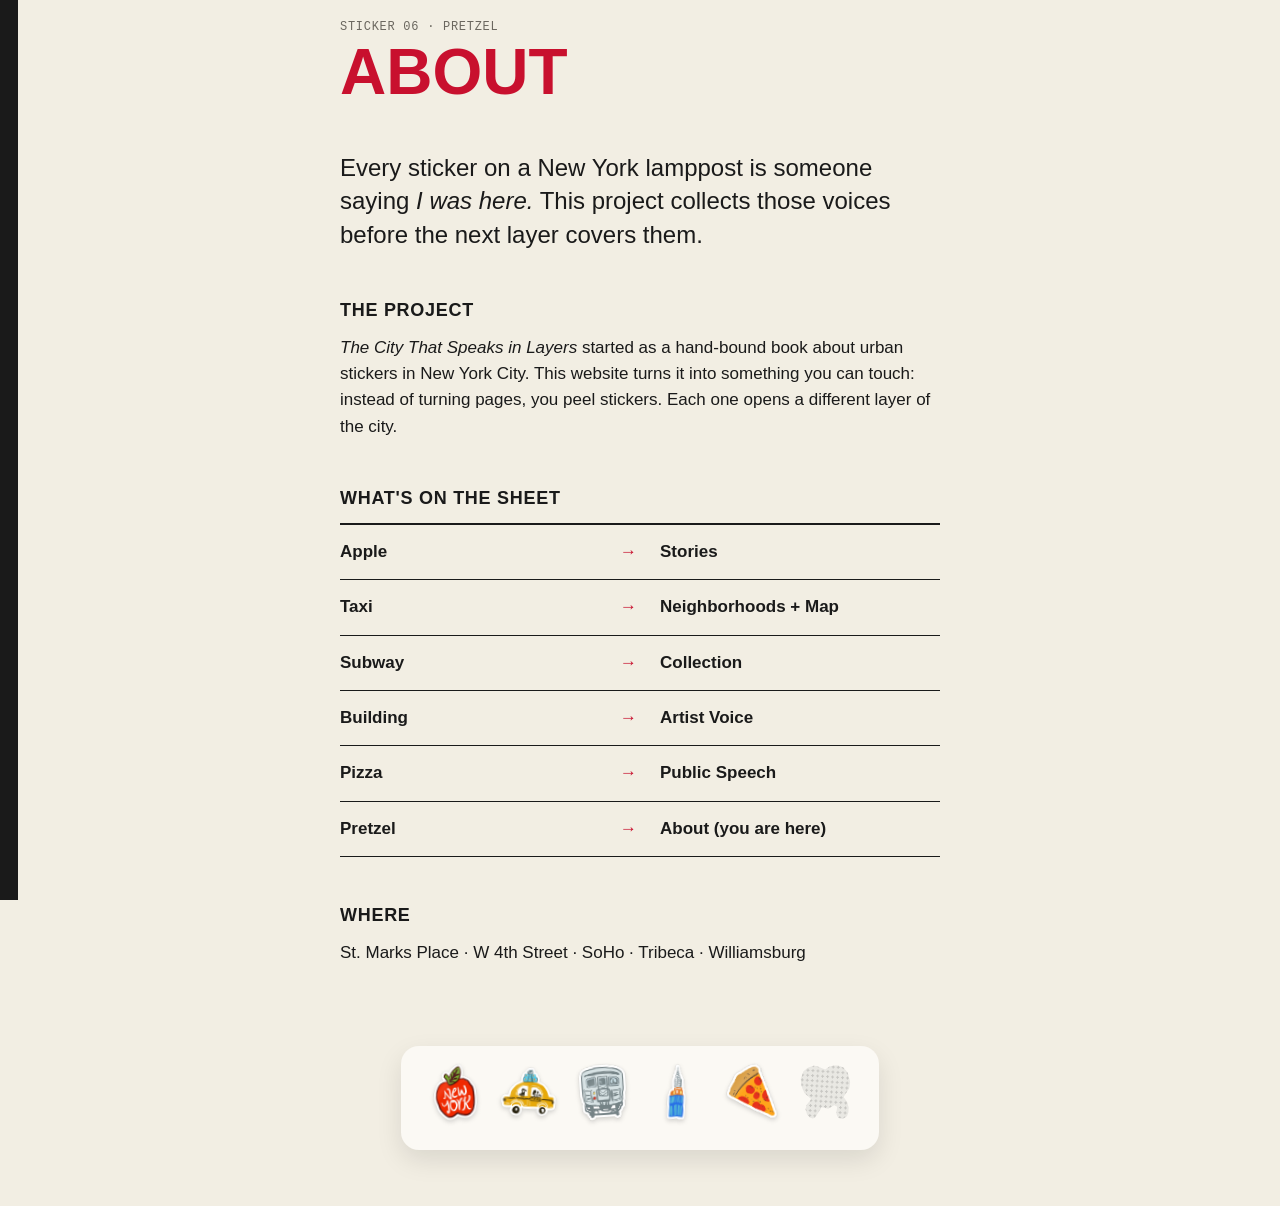
==== about.html @ 534bba57 "Update about.html to modify navigation and scripts Removed back link and added scripts for sticker s" ====
<!DOCTYPE html>
<html lang="en">
<head>
  <meta charset="UTF-8">
  <meta name="viewport" content="width=device-width, initial-scale=1.0">
  <title>About · The City That Speaks in Layers</title>
  <link rel="stylesheet" href="style.css">
</head>
<body>

  <div class="spine"></div>

  <main class="page">

    <!-- TITLE -->
    <header class="page-header">
      <p class="small-label">STICKER 06 · PRETZEL</p>
      <h1 class="red">ABOUT</h1>
    </header>

    <!-- STATEMENT -->
    <section class="page-section">
      <p class="lead">
        Every sticker on a New York lamppost is someone saying
        <em>I was here.</em> This project collects those voices
        before the next layer covers them.
      </p>
    </section>

    <!-- THE PROJECT -->
    <section class="page-section">
      <h2>THE PROJECT</h2>
      <p>
        <em>The City That Speaks in Layers</em> started as a hand-bound book
        about urban stickers in New York City. This website turns it into
        something you can touch: instead of turning pages, you peel stickers.
        Each one opens a different layer of the city.
      </p>
    </section>

    <!-- WHAT'S ON THE SHEET -->
    <section class="page-section">
      <h2>WHAT'S ON THE SHEET</h2>
      <div class="swap-table">
        <p><span>Apple</span><span class="red">→</span><span>Stories</span></p>
        <p><span>Taxi</span><span class="red">→</span><span>Neighborhoods + Map</span></p>
        <p><span>Subway</span><span class="red">→</span><span>Collection</span></p>
        <p><span>Building</span><span class="red">→</span><span>Artist Voice</span></p>
        <p><span>Pizza</span><span class="red">→</span><span>Public Speech</span></p>
        <p><span>Pretzel</span><span class="red">→</span><span>About (you are here)</span></p>
      </div>
    </section>

    <!-- WHERE -->
    <section class="page-section">
      <h2>WHERE</h2>
      <p>St. Marks Place · W 4th Street · SoHo · Tribeca · Williamsburg</p>
    </section>

  </main>

  <!-- MENU: mini sticker sheet. This page's sticker is an empty slot;
       click it to go back to the full sheet. -->
  <nav class="mini-sheet" data-current="pretzel"></nav>

  <script src="sticker-shapes.js"></script>
  <script src="menu.js"></script>
</body>
</html>
---- style.css ----
/* ---------- COLORS (from the book cover) ---------- */
:root {
  --paper: #F2EEE3;   /* background */
  --sheet: #FBF9F4;   /* sticker sheet backing */
  --ink:   #1A1A1A;   /* black, like the spine */
  --green: #2F5233;
  --red:   #C8102E;
  --grey:  #6B675F;
}

/* ---------- BASICS ---------- */
* {
  box-sizing: border-box;   /* padding doesn't make boxes bigger */
}

body {
  margin: 0;
  background: var(--paper);
  color: var(--ink);
  font-family: Arial, Helvetica, sans-serif;
}

img {
  max-width: 100%;          /* images never overflow their box */
  display: block;
}

a {
  color: inherit;
  text-decoration: none;
}

/* ---------- SPINE ---------- */
.spine {
  position: fixed;          /* stays put when you scroll */
  left: 0;
  top: 0;
  width: 18px;
  height: 100vh;            /* full screen height */
  background: var(--ink);
}

/* ---------- HEADER ---------- */
.site-header {
  max-width: 760px;
  margin: 0 auto;           /* centers it */
  padding: 40px 40px 24px;
  display: flex;
  flex-direction: column;   /* title on top, label underneath */
  align-items: center;
  gap: 12px;
  text-align: center;
}

.site-header h1 {
  margin: 0;
  font-size: 44px;
  font-weight: 900;
  line-height: 0.95;
}

.green { color: var(--green); }
.red   { color: var(--red); }

.small-label {
  margin: 0;
  font-family: "Courier New", monospace;
  font-size: 12px;
  letter-spacing: 0.06em;
  color: var(--grey);
}

/* ---------- LAYOUT: the sheet, centered ---------- */
.home {
  max-width: 760px;         /* how wide the sheet can get */
  min-height: 100vh;        /* full screen height */
  margin: 0 auto;           /* centers it left-right */
  padding: 40px;
  display: flex;
  align-items: center;      /* centers the sheet top-bottom */
}

.sheet {
  width: 100%;
}

/* ---------- STICKER SHEET ---------- */
.sheet {
  background: var(--sheet);
  border-radius: 22px;
  padding: 26px;
  box-shadow: 0 18px 40px rgba(0, 0, 0, 0.12);   /* soft shadow = paper */
}

.sheet-top {
  display: flex;
  justify-content: space-between;
  margin-bottom: 18px;
}

.sticker-grid {
  display: grid;
  grid-template-columns: repeat(3, 1fr);   /* 3 stickers per row */
  gap: 20px;
  justify-items: center;
}

.sticker-cell {
  display: flex;
  flex-direction: column;
  align-items: center;
  gap: 16px;
  padding: 16px 0;
  text-align: center;
}

/* ===================== STICKERS (peel.js) =====================
   Peel effect: peel.js by Andrew Plummer (MIT license)
   https://github.com/andrewplummer/peel-js */

.sticker-cell {
  height: 170px;                   /* every cell the same height */
  justify-content: center;
  -webkit-tap-highlight-color: transparent;
  animation: slap 450ms cubic-bezier(.2, 1.4, .4, 1) both;
}

/* sticker drops onto the sheet with a little bounce */
@keyframes slap {
  0%   { opacity: 0; transform: scale(1.5) rotate(-8deg); }
  60%  { opacity: 1; }
  100% { opacity: 1; transform: scale(1) rotate(0); }
}

/* the spot on the sheet where a sticker sits */
.slot {
  position: relative;
}

.sticker-cell .peel {
  position: relative;
  z-index: 2;
  cursor: grab;
}

/* sticky ghost mark: the glue left on the sheet, same shape as the sticker */
.ghost {
  position: absolute;
  inset: 0;
  z-index: 0;
  background-color: rgba(26, 26, 26, 0.06);
  background-image: radial-gradient(rgba(26, 26, 26, 0.12) 1px, transparent 1.4px);
  background-size: 6px 6px;      /* little dots, like dried glue */
}

/* thrown: the sticker flies off spinning */
.sticker-cell .peel.tumbling {
  transform: translate(var(--tx), var(--ty)) rotate(var(--spin));
  opacity: 0;
  transition: transform 550ms cubic-bezier(.3, .1, .6, 1), opacity 550ms ease-in;
}

/* demo: the sticker pops back on */
.sticker-cell .peel.pop {
  animation: slap 450ms cubic-bezier(.2, 1.4, .4, 1) both;
}

.sticker-cell .peel:active {
  cursor: grabbing;
}

/* front: the drawing */
.sticker-cell .peel-top {
  background-color: transparent;
  background-size: 100% 100%;
}

/* back of the sticker paper */
.sticker-cell .peel-back {
  background-color: #EFEAE0;
}

/* what's under the sticker: see-through, so the page name shows */
.sticker-cell .peel-bottom {
  background-color: transparent;
}

/* the page name hidden under each sticker */
.sticker-cell .under {
  position: absolute;
  top: 50%;
  left: 50%;
  transform: translate(-50%, -50%);
  z-index: 1;
  white-space: nowrap;
  font-family: "Courier New", monospace;
  font-size: 13px;
  font-weight: 700;
  letter-spacing: 0.06em;
  color: var(--red);
  opacity: 0;                      /* JavaScript fades it in as you peel */
  pointer-events: none;
}

/* ---------- PHONES ---------- */
@media (max-width: 800px) {
  .home {
    padding: 24px 12px 24px 30px;   /* extra left space for the spine */
  }
  .site-header h1 {
    font-size: 30px;
  }
  .sticker-grid {
    grid-template-columns: repeat(2, 1fr);   /* 2 stickers per row */
  }
}

/* ===================== INNER PAGES (About, Stories, etc.) ===================== */

/* "back to the sheet" link, bottom center */
.back-link {
  display: block;
  width: fit-content;       /* only as wide as the text */
  margin: 0 auto 48px;      /* auto = centered left-right */
  padding: 10px 18px;
  border: 1.5px solid var(--ink);
  border-radius: 999px;     /* pill shape */
}

.back-link:hover {
  color: var(--red);
  border-color: var(--red);
}

/* centered column for the page */
.page {
  max-width: 680px;
  margin: 0 auto;
  padding: 20px 40px 80px;
}

/* page title */
.page-header h1 {
  margin: 8px 0 0;
  font-size: 64px;
  font-weight: 900;
  line-height: 0.95;
}

/* space between sections */
.page-section {
  margin-top: 48px;
}

/* small section headings: THE PROJECT, WHERE... */
.page-section h2 {
  margin: 0 0 14px;
  font-size: 18px;
  font-weight: 900;
  letter-spacing: 0.04em;
}

/* normal paragraphs */
.page-section p {
  margin: 0;
  font-size: 17px;
  line-height: 1.55;
}

/* the big opening sentence */
.page-section .lead {
  font-size: 24px;
  line-height: 1.4;
  font-weight: 500;
}

/* "What's on the sheet" table: sticker -> page */
.swap-table p {
  display: grid;
  grid-template-columns: 1fr 40px 1fr;
  padding: 14px 0;
  border-bottom: 1px solid var(--ink);
  font-weight: 700;
}

.swap-table p:first-child {
  border-top: 2px solid var(--ink);
}

/* ---------- PHONES (inner pages) ---------- */
@media (max-width: 800px) {
  .page {
    padding: 20px 20px 60px 34px;   /* extra left space for the spine */
  }
  .page-header h1 {
    font-size: 9vw;                  /* shrinks with the screen so long titles fit */
  }
  .page-section .lead {
    font-size: 20px;
  }
}

/* ===================== ARTIST VOICE PAGE ===================== */

/* one artist: picture on the left, text on the right */
.artist {
  display: grid;
  grid-template-columns: 1fr 1fr;
  gap: 32px;
  align-items: start;
  margin-top: 48px;
  padding-top: 32px;
  border-top: 2px solid var(--ink);
}

/* picture space: shows a grey box until the image is added */
.artist-photo {
  margin: 0;
}

.artist-photo img {
  width: 100%;
  aspect-ratio: 4 / 5;             /* portrait-shaped box */
  object-fit: cover;               /* photo fills the box without stretching */
  background: #E1DCCF;             /* grey placeholder when there's no image yet */
  border-radius: 14px;
  margin-bottom: 8px;
}

.artist-text h2 {
  margin: 6px 0 14px;
  font-size: 32px;
  font-weight: 900;
  line-height: 1;
}

.artist-text p {
  margin: 0;
  font-size: 17px;
  line-height: 1.55;
}

.artist-text .small-label {
  font-size: 12px;                 /* keep "ARTIST 01" small */
}

/* phones: picture on top, text underneath */
@media (max-width: 800px) {
  .artist {
    grid-template-columns: 1fr;
  }
}

/* ===================== NEIGHBORHOODS PAGE ===================== */

/* this page is wider than the others, to fit the map */
.page-wide {
  max-width: 1040px;
}

/* map on the left, card on the right */
.hood-layout {
  display: grid;
  grid-template-columns: 1.4fr 1fr;
  gap: 32px;
  align-items: start;
  margin-top: 40px;
}

/* the map: pins are placed on top of it */
.map {
  position: relative;
  border-radius: 18px;
  overflow: hidden;
  box-shadow: 0 18px 40px rgba(0, 0, 0, 0.12);
}

.map-art {
  width: 100%;
}

/* a pin = a small round sticker */
.pin {
  position: absolute;
  width: 42px;
  height: 42px;
  margin: -21px 0 0 -21px;         /* so left/top point to the pin's center */
  border: 4px solid #ffffff;       /* white sticker edge */
  border-radius: 50%;
  background: var(--green);
  color: #ffffff;
  font-family: "Courier New", monospace;
  font-size: 16px;
  font-weight: 700;
  cursor: pointer;
  box-shadow: 0 3px 6px rgba(0, 0, 0, 0.25);
  transform: rotate(-6deg);
  transition: transform 200ms ease, box-shadow 200ms ease, background 200ms ease;
}

/* hover: the sticker lifts up a little */
.pin:hover {
  transform: rotate(4deg) translateY(-4px) scale(1.1);
  box-shadow: 0 8px 14px rgba(0, 0, 0, 0.25);
}

/* the pin you clicked */
.pin.active {
  background: var(--red);
  transform: scale(1.15);
}

/* cards: all hidden, except the one with class "show" */
.hood {
  display: none;
}

.hood.show {
  display: block;
  animation: hood-in 300ms ease;
}

@keyframes hood-in {
  from { opacity: 0; transform: translateY(10px); }
  to   { opacity: 1; transform: translateY(0); }
}

/* photo: grey box until you add the image */
.hood img {
  width: 100%;
  aspect-ratio: 4 / 3;
  object-fit: cover;
  background: #E1DCCF;
  border-radius: 14px;
  margin-bottom: 14px;
}

.hood h2 {
  margin: 6px 0 10px;
  font-size: 32px;
  font-weight: 900;
  line-height: 1;
}

.hood p {
  margin: 0;
  font-size: 17px;
  line-height: 1.5;
}

.hood .small-label {
  font-size: 12px;
}

/* little tags under the sentence */
.tags {
  display: flex;
  flex-wrap: wrap;
  gap: 8px;
  margin-top: 14px !important;
}

.tags span {
  padding: 4px 10px;
  border: 1.5px solid var(--ink);
  border-radius: 999px;
  font-family: "Courier New", monospace;
  font-size: 12px;
}

/* phones: map on top, card underneath */
@media (max-width: 800px) {
  .hood-layout {
    grid-template-columns: 1fr;
  }
  .pin {
    width: 34px;
    height: 34px;
    margin: -17px 0 0 -17px;
    font-size: 13px;
  }
}

/* ===================== STORIES PAGE ===================== */

/* the pole: every story sits in the same spot, stacked */
.pole {
  position: relative;
  width: 320px;
  height: 420px;
  margin: 48px auto 0;
}

.story {
  position: absolute;
  top: 0;
  left: 0;
  width: 320px;
  height: 420px;
  cursor: grab;
}

.story:active {
  cursor: grabbing;
}

/* each layer is a little off, like stickers stuck by different people */
.story:nth-of-type(1) { top: 10px;  left: -8px; }
.story:nth-of-type(2) { top: -6px;  left: 10px; }
.story:nth-of-type(3) { top: 6px;   left: 4px;  }
.story:nth-of-type(4) { top: 0;     left: 0;    }

/* a story that has been peeled off */
.story.gone {
  display: none;
}

/* the front of each story */
.story .peel-top {
  display: flex;
  flex-direction: column;
  gap: 14px;
  padding: 22px;
  box-sizing: border-box;
}

.story .peel-top img {
  width: 100%;
  height: 200px;
  object-fit: cover;
  background: rgba(0, 0, 0, 0.12);   /* placeholder until the photo is added */
  border-radius: 6px;
  pointer-events: none;
  -webkit-user-drag: none;
}

.story h2 {
  margin: 0;
  font-size: 24px;
  font-weight: 900;
  line-height: 1.15;
}

/* back of the sticker paper */
.story .peel-back {
  background-color: #F6F3EC;
}

/* a story lying flat: its back is hidden */
.story.flat .peel-back-outer-clip {
  visibility: hidden;
}

/* see-through underneath, so the next layer shows */
.story .peel-bottom {
  background-color: transparent;
}

/* paper colors for the layers */
.layer-red   { background-color: var(--red);   color: #ffffff; }
.layer-green { background-color: var(--green); color: #ffffff; }
.layer-ink   { background-color: var(--ink);   color: #ffffff; }
.layer-cream { background-color: #FBF9F4;      color: var(--ink); }

.layer-red .small-label,
.layer-green .small-label,
.layer-ink .small-label {
  color: rgba(255, 255, 255, 0.75);
}

/* the bare pole, under all the layers */
.bare {
  position: absolute;
  inset: 0;
  display: flex;
  flex-direction: column;
  align-items: center;
  justify-content: center;
  gap: 14px;
  padding: 30px;
  border: 2px dashed #CFC8B8;
  text-align: center;
}

.bare-text {
  margin: 0;
  font-size: 22px;
  line-height: 1.3;
}

.restick {
  padding: 10px 18px;
  border: 1.5px solid var(--ink);
  border-radius: 999px;
  background: transparent;
  cursor: pointer;
}

.restick:hover {
  color: var(--red);
  border-color: var(--red);
}

.pole-hint {
  margin: 28px 0 0;
  text-align: center;
}

/* phones: a little smaller */
@media (max-width: 800px) {
  .pole,
  .story {
    width: 280px;
    height: 380px;
  }
  .story .peel-top img {
    height: 170px;
  }
  .story h2 {
    font-size: 21px;
  }
}

/* ===================== MINI STICKER SHEET (menu) ===================== */

.mini-sheet {
  display: flex;
  justify-content: center;
  align-items: center;
  gap: 18px;
  width: fit-content;
  max-width: calc(100% - 48px);
  margin: 0 auto 56px;
  padding: 18px 26px 30px;
  background: var(--sheet);
  border-radius: 18px;
  box-shadow: 0 10px 26px rgba(0, 0, 0, 0.1);
}

.mini {
  position: relative;
  display: flex;
  align-items: center;
  justify-content: center;
  width: 56px;
  height: 56px;
  transform: rotate(var(--tilt));
  transition: transform 200ms ease;
}

.mini img {
  filter: drop-shadow(0 2px 2px rgba(0, 0, 0, 0.15));
  transition: filter 200ms ease;
}

/* hover: the sticker lifts */
.mini:hover {
  transform: rotate(0deg) translateY(-6px) scale(1.12);
}

.mini:hover img {
  filter: drop-shadow(0 8px 6px rgba(0, 0, 0, 0.22));
}

/* the page name shows under the sticker on hover */
.mini::after {
  content: attr(data-label);
  position: absolute;
  top: 100%;
  left: 50%;
  transform: translate(-50%, 6px);
  white-space: nowrap;
  font-family: "Courier New", monospace;
  font-size: 10px;
  font-weight: 700;
  letter-spacing: 0.06em;
  color: var(--red);
  opacity: 0;
  transition: opacity 200ms ease;
  pointer-events: none;
}

.mini:hover::after,
.mini:focus-visible::after {
  opacity: 1;
}

/* clicked: it peels up and flies away */
.mini.mini-off {
  transform: translate(10px, -40px) rotate(25deg) scale(0.9);
  opacity: 0;
  transition: transform 380ms ease-in, opacity 380ms ease-in;
}

/* "you are here": the empty glue mark */
.mini-ghost {
  display: block;
  background-color: rgba(26, 26, 26, 0.08);
  background-image: radial-gradient(rgba(26, 26, 26, 0.16) 1px, transparent 1.4px);
  background-size: 5px 5px;
}

.mini-here:hover {
  transform: rotate(0deg) scale(1.08);
}

/* phones: smaller gaps so all 6 fit */
@media (max-width: 800px) {
  .mini-sheet {
    gap: 6px;
    padding: 14px 12px 28px;
  }
  .mini {
    width: 44px;
    height: 56px;
  }
  .mini img,
  .mini-ghost {
    transform: scale(0.8);
  }
}
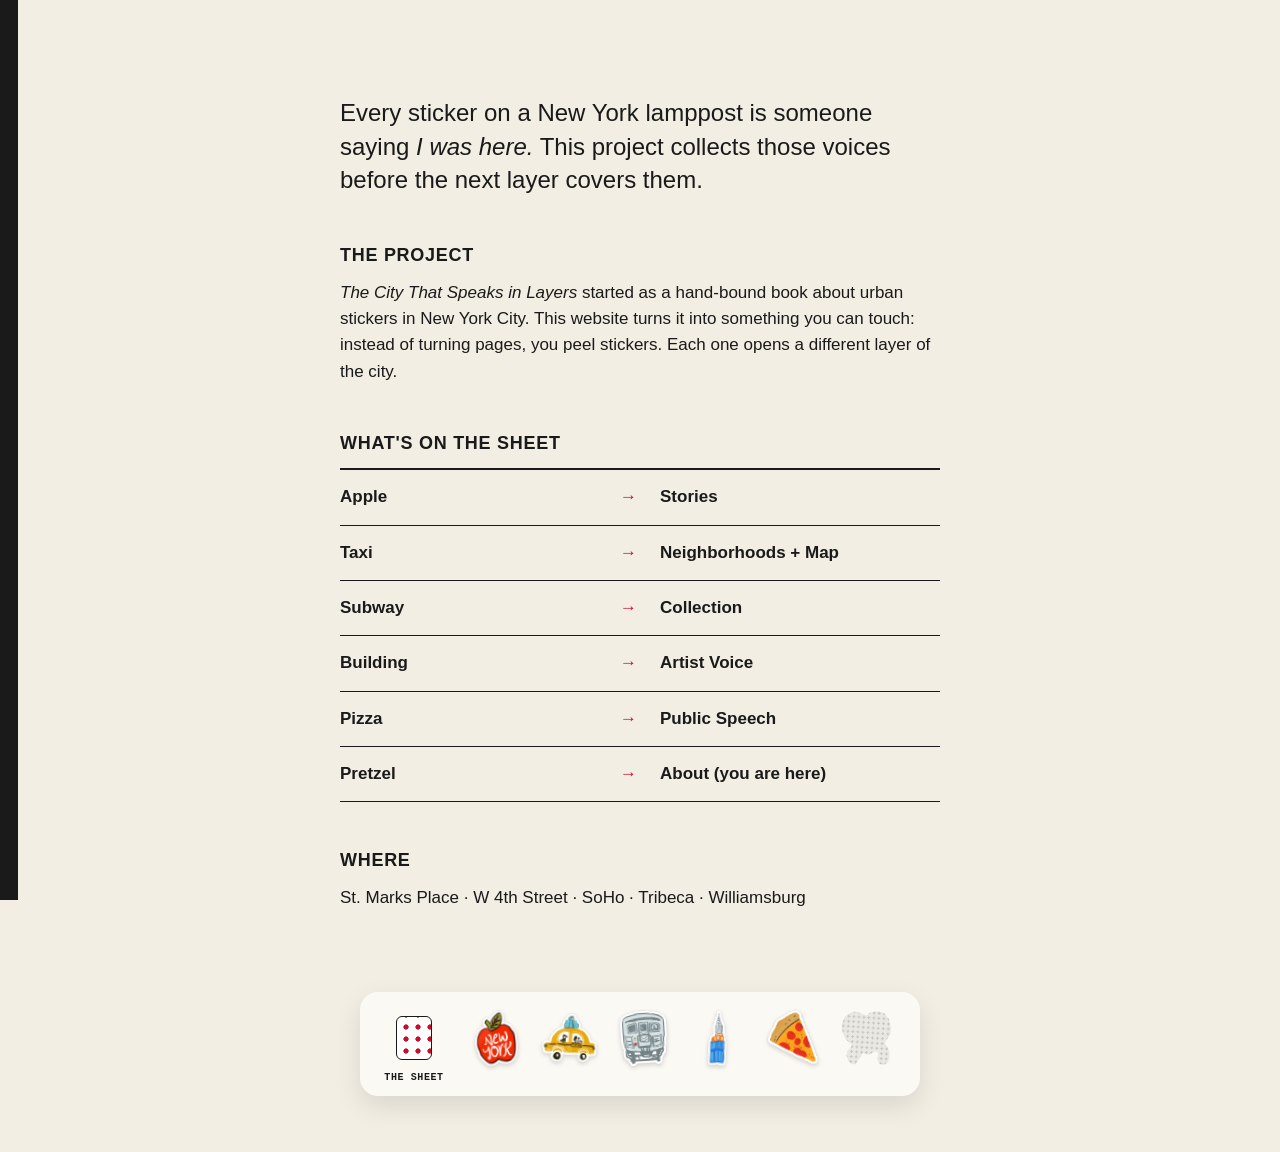
==== commit e24ca844: "Update about.html by modifying header and nav Removed header section and added navigation link to ho" ====
--- a/about.html
+++ b/about.html
@@ -11,12 +11,6 @@
   <div class="spine"></div>
 
   <main class="page">
-
-    <!-- TITLE -->
-    <header class="page-header">
-      <p class="small-label">STICKER 06 · PRETZEL</p>
-      <h1 class="red">ABOUT</h1>
-    </header>
 
     <!-- STATEMENT -->
     <section class="page-section">
@@ -61,7 +55,11 @@
 
   <!-- MENU: mini sticker sheet. This page's sticker is an empty slot;
        click it to go back to the full sheet. -->
-  <nav class="mini-sheet" data-current="pretzel"></nav>
+  <nav class="mini-sheet" data-current="pretzel">
+    <a class="mini mini-home" href="index.html" data-label="THE SHEET" aria-label="Back to the sticker sheet">
+      <span class="sheet-icon"></span>
+    </a>
+  </nav>
 
   <script src="sticker-shapes.js"></script>
   <script src="menu.js"></script>
--- a/style.css
+++ b/style.css
@@ -236,7 +236,7 @@
 .page {
   max-width: 680px;
   margin: 0 auto;
-  padding: 20px 40px 80px;
+  padding: 48px 40px 80px;
 }
 
 /* page title */
@@ -358,13 +358,66 @@
   max-width: 1040px;
 }
 
-/* map on the left, card on the right */
+/* map on the left, card on the right, same height */
 .hood-layout {
   display: grid;
-  grid-template-columns: 1.4fr 1fr;
-  gap: 32px;
-  align-items: start;
+  grid-template-columns: 1.3fr 1fr;
+  gap: 28px;
+  align-items: stretch;
   margin-top: 40px;
+}
+
+.map-col {
+  display: flex;
+  flex-direction: column;
+  gap: 14px;
+}
+
+/* names under the map */
+.hood-names {
+  display: grid;
+  grid-template-columns: repeat(5, 1fr);   /* 5 equal buttons in one row */
+  gap: 6px;
+}
+
+.hood-name {
+  padding: 7px 4px;
+  white-space: nowrap;
+  border: 1.5px solid var(--ink);
+  border-radius: 999px;
+  background: transparent;
+  font-family: "Courier New", monospace;
+  font-size: 11px;
+  font-weight: 700;
+  color: var(--ink);
+  cursor: pointer;
+}
+
+.hood-name b {
+  color: var(--green);
+  margin-right: 4px;
+}
+
+.hood-name:hover {
+  border-color: var(--red);
+  color: var(--red);
+}
+
+.hood-name.active {
+  background: var(--ink);
+  color: #ffffff;
+}
+
+.hood-name.active b {
+  color: #ffffff;
+}
+
+/* the card sits on a paper panel, like the sticker sheet */
+.hood-cards {
+  padding: 22px;
+  background: var(--sheet);
+  border-radius: 18px;
+  box-shadow: 0 18px 40px rgba(0, 0, 0, 0.12);
 }
 
 /* the map: pins are placed on top of it */
@@ -375,8 +428,13 @@
   box-shadow: 0 18px 40px rgba(0, 0, 0, 0.12);
 }
 
+/* the map keeps its shape even before it loads, so pins never pile up */
 .map-art {
+  display: block;
   width: 100%;
+  height: auto;
+  aspect-ratio: 6 / 5;
+  object-fit: cover;
 }
 
 /* a pin = a small round sticker */
@@ -452,6 +510,19 @@
   font-size: 12px;
 }
 
+/* the short line under the name */
+.hood .hood-lead {
+  font-weight: 700;
+}
+
+/* the longer text under it */
+.hood .hood-body {
+  margin-top: 10px;
+  font-size: 15px;
+  line-height: 1.55;
+  color: #3a3833;
+}
+
 /* little tags under the sentence */
 .tags {
   display: flex;
@@ -472,6 +543,9 @@
 @media (max-width: 800px) {
   .hood-layout {
     grid-template-columns: 1fr;
+  }
+  .hood-names {
+    grid-template-columns: repeat(3, 1fr);
   }
   .pin {
     width: 34px;
@@ -692,6 +766,29 @@
   transition: transform 380ms ease-in, opacity 380ms ease-in;
 }
 
+/* first item: a tiny sticker sheet = back to the homepage */
+.sheet-icon {
+  display: block;
+  width: 36px;
+  height: 44px;
+  border: 1.5px solid var(--ink);
+  border-radius: 6px;
+  background-color: #ffffff;
+  background-image: radial-gradient(var(--red) 2.4px, transparent 2.8px);
+  background-size: 12px 12px;           /* 3 x 3 little "stickers" */
+  background-position: 3px 4px;
+}
+
+/* its name is always visible, so people know how to get back */
+.mini-home::after {
+  opacity: 1;
+  color: var(--ink);
+}
+
+.mini-home {
+  margin-right: 8px;
+}
+
 /* "you are here": the empty glue mark */
 .mini-ghost {
   display: block;
@@ -707,15 +804,28 @@
 /* phones: smaller gaps so all 6 fit */
 @media (max-width: 800px) {
   .mini-sheet {
-    gap: 6px;
+    gap: 2px;
+    max-width: calc(100% - 40px);
     padding: 14px 12px 28px;
   }
   .mini {
-    width: 44px;
-    height: 56px;
+    width: 38px;
+    height: 50px;
   }
   .mini img,
   .mini-ghost {
-    transform: scale(0.8);
-  }
-}
+    transform: scale(0.68);
+  }
+  .sheet-icon {
+    width: 28px;
+    height: 34px;
+    background-size: 9px 9px;
+    background-position: 2px 3px;
+  }
+  .mini-home {
+    margin-right: 4px;
+  }
+  .mini::after {
+    font-size: 9px;
+  }
+}
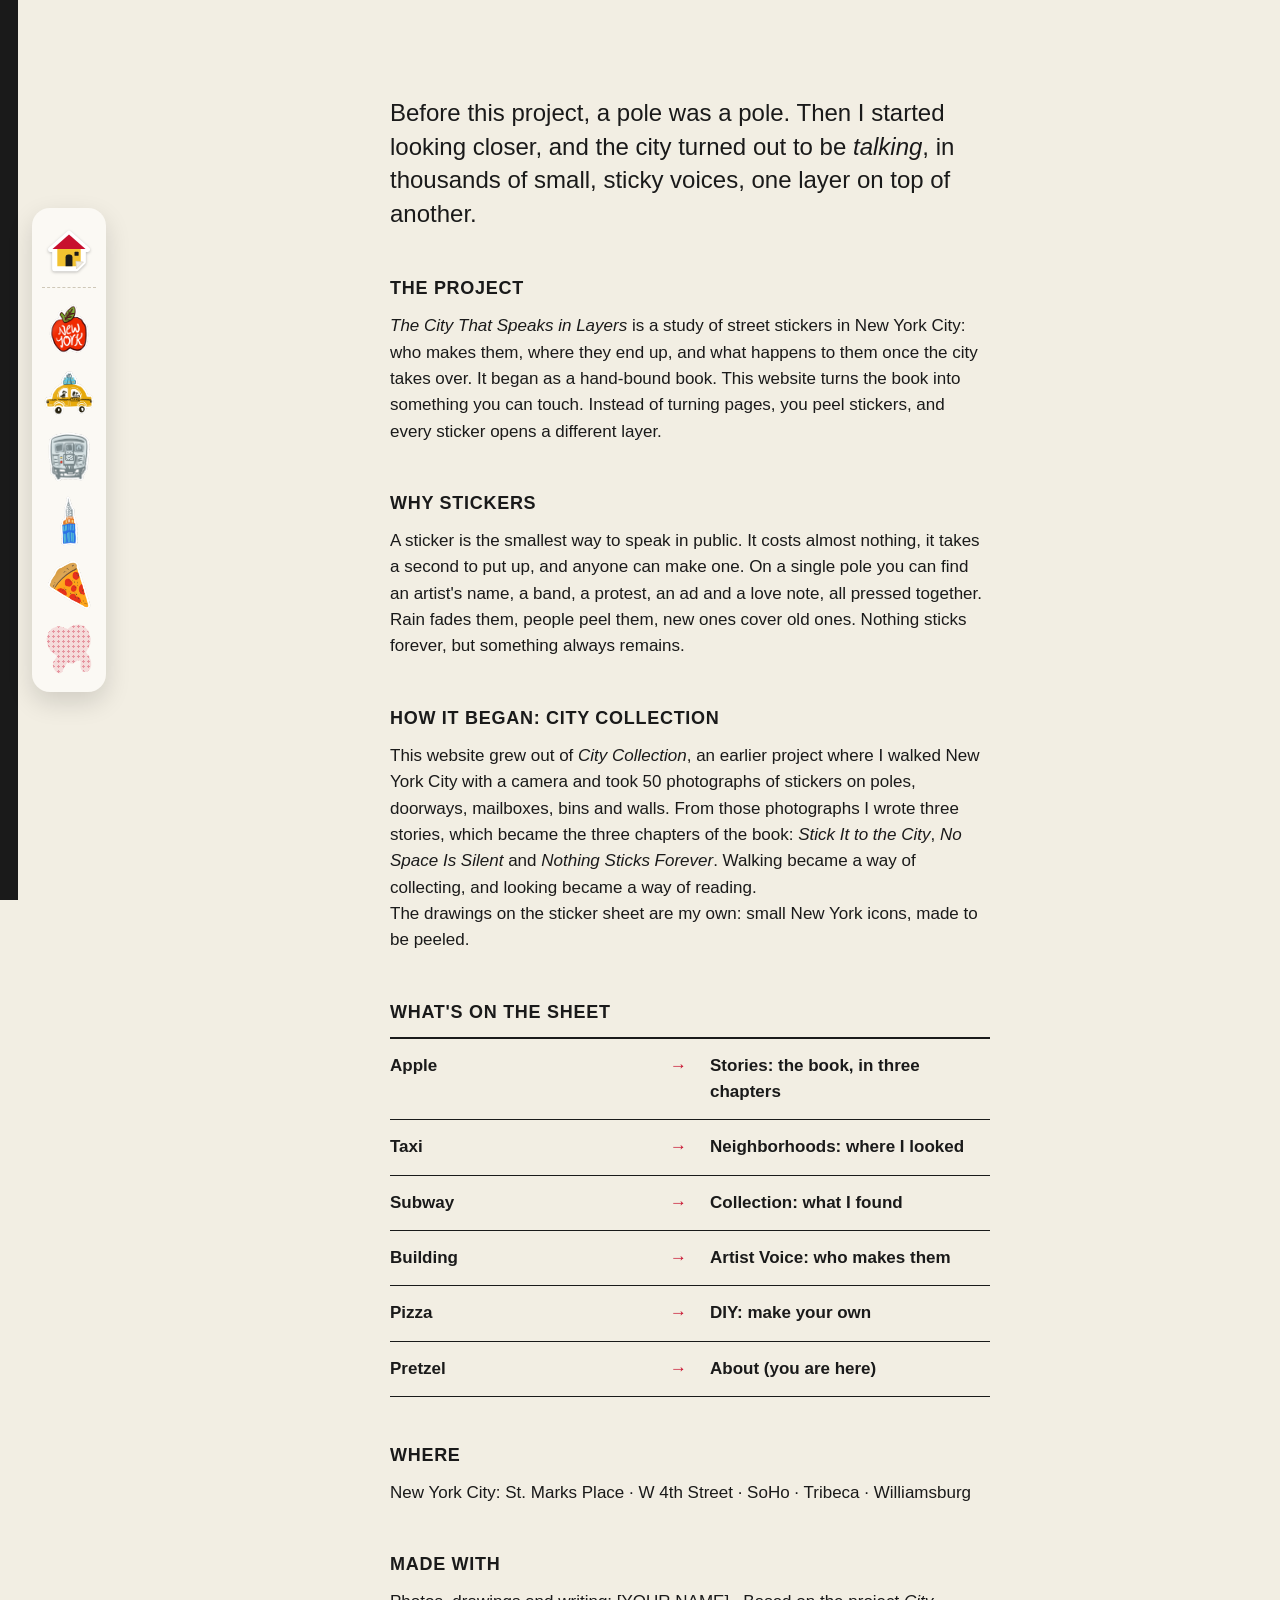
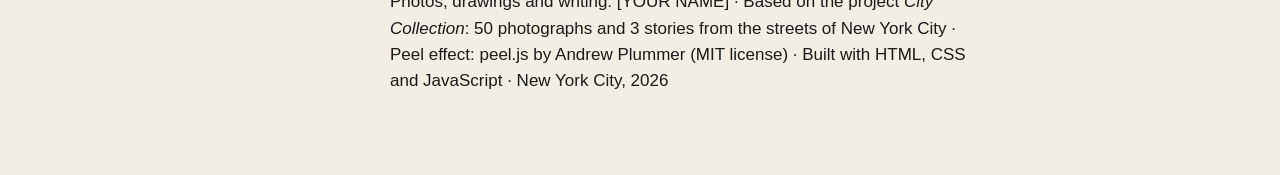
==== commit 3bf95dc5: "Revise About page content and add new sections Updated content and structure of the About page, incl" ====
--- a/about.html
+++ b/about.html
@@ -4,7 +4,8 @@
   <meta charset="UTF-8">
   <meta name="viewport" content="width=device-width, initial-scale=1.0">
   <title>About · The City That Speaks in Layers</title>
-  <link rel="stylesheet" href="style.css">
+  <link rel="stylesheet" href="peel.css">
+  <link rel="stylesheet" href="style.css?v=10">
 </head>
 <body>
 
@@ -15,9 +16,9 @@
     <!-- STATEMENT -->
     <section class="page-section">
       <p class="lead">
-        Every sticker on a New York lamppost is someone saying
-        <em>I was here.</em> This project collects those voices
-        before the next layer covers them.
+        Before this project, a pole was a pole. Then I started looking closer,
+        and the city turned out to be <em>talking</em>, in thousands of small,
+        sticky voices, one layer on top of another.
       </p>
     </section>
 
@@ -25,10 +26,42 @@
     <section class="page-section">
       <h2>THE PROJECT</h2>
       <p>
-        <em>The City That Speaks in Layers</em> started as a hand-bound book
-        about urban stickers in New York City. This website turns it into
-        something you can touch: instead of turning pages, you peel stickers.
-        Each one opens a different layer of the city.
+        <em>The City That Speaks in Layers</em> is a study of street stickers in
+        New York City: who makes them, where they end up, and what happens to
+        them once the city takes over. It began as a hand-bound book. This
+        website turns the book into something you can touch. Instead of turning
+        pages, you peel stickers, and every sticker opens a different layer.
+      </p>
+    </section>
+
+    <!-- WHY STICKERS -->
+    <section class="page-section">
+      <h2>WHY STICKERS</h2>
+      <p>
+        A sticker is the smallest way to speak in public. It costs almost
+        nothing, it takes a second to put up, and anyone can make one.
+        On a single pole you can find an artist's name, a band, a protest,
+        an ad and a love note, all pressed together. Rain fades them, people
+        peel them, new ones cover old ones. Nothing sticks forever, but
+        something always remains.
+      </p>
+    </section>
+
+    <!-- HOW I WORKED -->
+    <section class="page-section">
+      <h2>HOW IT BEGAN: CITY COLLECTION</h2>
+      <p>
+        This website grew out of <em>City Collection</em>, an earlier project
+        where I walked New York City with a camera and took 50 photographs of
+        stickers on poles, doorways, mailboxes, bins and walls. From those
+        photographs I wrote three stories, which became the three chapters of
+        the book: <em>Stick It to the City</em>, <em>No Space Is Silent</em> and
+        <em>Nothing Sticks Forever</em>. Walking became a way of collecting,
+        and looking became a way of reading.
+      </p>
+      <p>
+        The drawings on the sticker sheet are my own: small New York icons,
+        made to be peeled.
       </p>
     </section>
 
@@ -36,11 +69,11 @@
     <section class="page-section">
       <h2>WHAT'S ON THE SHEET</h2>
       <div class="swap-table">
-        <p><span>Apple</span><span class="red">→</span><span>Stories</span></p>
-        <p><span>Taxi</span><span class="red">→</span><span>Neighborhoods + Map</span></p>
-        <p><span>Subway</span><span class="red">→</span><span>Collection</span></p>
-        <p><span>Building</span><span class="red">→</span><span>Artist Voice</span></p>
-        <p><span>Pizza</span><span class="red">→</span><span>Public Speech</span></p>
+        <p><span>Apple</span><span class="red">→</span><span>Stories: the book, in three chapters</span></p>
+        <p><span>Taxi</span><span class="red">→</span><span>Neighborhoods: where I looked</span></p>
+        <p><span>Subway</span><span class="red">→</span><span>Collection: what I found</span></p>
+        <p><span>Building</span><span class="red">→</span><span>Artist Voice: who makes them</span></p>
+        <p><span>Pizza</span><span class="red">→</span><span>DIY: make your own</span></p>
         <p><span>Pretzel</span><span class="red">→</span><span>About (you are here)</span></p>
       </div>
     </section>
@@ -48,7 +81,19 @@
     <!-- WHERE -->
     <section class="page-section">
       <h2>WHERE</h2>
-      <p>St. Marks Place · W 4th Street · SoHo · Tribeca · Williamsburg</p>
+      <p>New York City: St. Marks Place · W 4th Street · SoHo · Tribeca · Williamsburg</p>
+    </section>
+
+    <!-- CREDITS -->
+    <section class="page-section">
+      <h2>MADE WITH</h2>
+      <p class="credits">
+        Photos, drawings and writing: [YOUR NAME] · Based on the project
+        <em>City Collection</em>: 50 photographs and 3 stories from the streets of
+        New York City · Peel effect:
+        <a href="https://github.com/andrewplummer/peel-js">peel.js</a> by Andrew Plummer (MIT license) ·
+        Built with HTML, CSS and JavaScript · New York City, 2026
+      </p>
     </section>
 
   </main>
@@ -56,12 +101,13 @@
   <!-- MENU: mini sticker sheet. This page's sticker is an empty slot;
        click it to go back to the full sheet. -->
   <nav class="mini-sheet" data-current="pretzel">
-    <a class="mini mini-home" href="index.html" data-label="THE SHEET" aria-label="Back to the sticker sheet">
+    <a class="mini mini-home" href="index.html" data-label="HOME" aria-label="Back to the sticker sheet">
       <span class="sheet-icon"></span>
     </a>
   </nav>
 
+  <script src="peel.js"></script>
   <script src="sticker-shapes.js"></script>
-  <script src="menu.js"></script>
+  <script src="menu.js?v=10"></script>
 </body>
 </html>
--- a/peel.css
+++ b/peel.css
@@ -0,0 +1,48 @@
+.peel {
+  position: relative;
+  opacity: 0;
+}
+
+.peel-ready {
+  opacity: 1;
+}
+
+.peel-svg-clip-element {
+  position: absolute;
+  top: -10000px;
+  left: -10000px;
+  width: 1px;
+  height: 1px;
+  opacity: 0;
+}
+
+.peel-layer {
+  position: absolute;
+  z-index: 1;
+  width: 100%;
+  height: 100%;
+  top: 0;
+  right: 0;
+  bottom: 0;
+  left: 0;
+  -webkit-user-select: none;
+  -moz-user-select: none;
+  user-select: none;
+  -webkit-transform-origin: top left;
+  -moz-transform-origin: top left;
+  transform-origin: top left;
+}
+
+/*------------] Some Defaults [------------*/
+
+.peel-top {
+  background-color: #81afcb;
+}
+
+.peel-back {
+  background-color: #a0c7df;
+}
+
+.peel-bottom {
+  background-color: #688394;
+}
--- a/style.css
+++ b/style.css
@@ -13,7 +13,14 @@
   box-sizing: border-box;   /* padding doesn't make boxes bigger */
 }
 
+/* peeled stickers can stick out past the screen edge: don't let that
+   make the page scroll sideways (important on phones) */
+html {
+  overflow-x: clip;
+}
+
 body {
+  overflow-x: hidden;
   margin: 0;
   background: var(--paper);
   color: var(--ink);
@@ -327,11 +334,20 @@
   margin-bottom: 8px;
 }
 
-.artist-text h2 {
+/* every artist name: exactly the same size, on one line */
+.artist h1,
+.artist h2,
+.artist h3,
+.artist-text h1,
+.artist-text h2,
+.artist-text h3 {
   margin: 6px 0 14px;
-  font-size: 32px;
+  font-size: 30px;
   font-weight: 900;
   line-height: 1;
+  letter-spacing: 0;
+  text-transform: uppercase;
+  white-space: nowrap;
 }
 
 .artist-text p {
@@ -348,6 +364,10 @@
 @media (max-width: 800px) {
   .artist {
     grid-template-columns: 1fr;
+  }
+  .artist h1, .artist h2, .artist h3 {
+    font-size: 26px;
+    white-space: normal;
   }
 }
 
@@ -483,14 +503,21 @@
   to   { opacity: 1; transform: translateY(0); }
 }
 
-/* photo: grey box until you add the image */
-.hood img {
+/* photo frame: every photo is cropped to the same shape,
+   whether it's tall or wide, so the layout never jumps */
+.hood-photo {
+  aspect-ratio: 4 / 3;
+  overflow: hidden;
+  border-radius: 14px;
+  background: #E1DCCF;              /* grey until the photo loads */
+  margin-bottom: 14px;
+}
+
+.hood-photo img {
   width: 100%;
-  aspect-ratio: 4 / 3;
-  object-fit: cover;
-  background: #E1DCCF;
-  border-radius: 14px;
-  margin-bottom: 14px;
+  height: 100%;
+  object-fit: cover;                /* fill the frame, crop the extra */
+  object-position: center;
 }
 
 .hood h2 {
@@ -555,14 +582,75 @@
   }
 }
 
-/* ===================== STORIES PAGE ===================== */
-
-/* the pole: every story sits in the same spot, stacked */
+/* ===================== STORIES PAGE (the book, as layers) ===================== */
+
+/* chapter tabs */
+.chapter-tabs {
+  display: flex;
+  flex-wrap: wrap;
+  justify-content: center;
+  gap: 8px;
+}
+
+.chapter-tab {
+  padding: 9px 16px;
+  border: 1.5px solid var(--ink);
+  border-radius: 999px;
+  background: transparent;
+  font-family: "Courier New", monospace;
+  font-size: 12px;
+  font-weight: 700;
+  letter-spacing: 0.04em;
+  color: var(--ink);
+  cursor: pointer;
+}
+
+.chapter-tab b {
+  color: var(--red);
+  margin-right: 4px;
+}
+
+.chapter-tab:hover {
+  border-color: var(--red);
+}
+
+.chapter-tab.active {
+  background: var(--ink);
+  color: #ffffff;
+}
+
+/* only one chapter shows at a time */
+.chapter {
+  display: none;
+}
+
+.chapter.active {
+  display: block;
+}
+
+.chapter-sub {
+  margin: 16px 0 36px;
+  font-size: 17px;
+  font-style: italic;
+  text-align: center;
+  color: var(--grey);
+}
+
+/* the stack on the left, the text on the right */
+.chapter-layout {
+  display: grid;
+  grid-template-columns: 340px 1fr;
+  gap: 56px;
+  align-items: start;
+  max-width: 900px;
+  margin: 0 auto;
+}
+
+/* the pole: every sticker sits in the same spot, stacked */
 .pole {
   position: relative;
   width: 320px;
   height: 420px;
-  margin: 48px auto 0;
 }
 
 .story {
@@ -578,41 +666,46 @@
   cursor: grabbing;
 }
 
-/* each layer is a little off, like stickers stuck by different people */
-.story:nth-of-type(1) { top: 10px;  left: -8px; }
-.story:nth-of-type(2) { top: -6px;  left: 10px; }
-.story:nth-of-type(3) { top: 6px;   left: 4px;  }
-.story:nth-of-type(4) { top: 0;     left: 0;    }
-
-/* a story that has been peeled off */
+/* a sticker that has been peeled off */
 .story.gone {
   display: none;
 }
 
-/* the front of each story */
+/* the front of each sticker: a poster with the big line */
 .story .peel-top {
   display: flex;
   flex-direction: column;
   gap: 14px;
-  padding: 22px;
+  padding: 26px;
   box-sizing: border-box;
 }
 
-.story .peel-top img {
-  width: 100%;
-  height: 200px;
-  object-fit: cover;
-  background: rgba(0, 0, 0, 0.12);   /* placeholder until the photo is added */
-  border-radius: 6px;
-  pointer-events: none;
-  -webkit-user-drag: none;
-}
-
-.story h2 {
+.story-title {
   margin: 0;
-  font-size: 24px;
+  font-family: "Courier New", monospace;
+  font-size: 14px;
+  font-weight: 700;
+  letter-spacing: 0.06em;
+  line-height: 1.3;
+}
+
+.story-punch {
+  margin: auto 0 0;
+  font-size: 30px;
   font-weight: 900;
-  line-height: 1.15;
+  line-height: 1.02;
+  letter-spacing: -0.01em;
+}
+
+/* big faint number in the corner */
+.story-num {
+  position: absolute;
+  top: 14px;
+  right: 20px;
+  font-size: 64px;
+  font-weight: 900;
+  line-height: 1;
+  opacity: 0.15;
 }
 
 /* back of the sticker paper */
@@ -620,7 +713,7 @@
   background-color: #F6F3EC;
 }
 
-/* a story lying flat: its back is hidden */
+/* a sticker lying flat: its back is hidden */
 .story.flat .peel-back-outer-clip {
   visibility: hidden;
 }
@@ -642,7 +735,7 @@
   color: rgba(255, 255, 255, 0.75);
 }
 
-/* the bare pole, under all the layers */
+/* the bare surface, under all the layers */
 .bare {
   position: absolute;
   inset: 0;
@@ -653,16 +746,19 @@
   gap: 14px;
   padding: 30px;
   border: 2px dashed #CFC8B8;
+  border-radius: 10px;
   text-align: center;
 }
 
 .bare-text {
   margin: 0;
-  font-size: 22px;
-  line-height: 1.3;
-}
-
-.restick {
+  font-size: 24px;
+  font-weight: 900;
+  line-height: 1.1;
+}
+
+.restick,
+.next-chapter {
   padding: 10px 18px;
   border: 1.5px solid var(--ink);
   border-radius: 999px;
@@ -670,162 +766,635 @@
   cursor: pointer;
 }
 
-.restick:hover {
-  color: var(--red);
+.next-chapter {
+  background: var(--ink);
+  color: #ffffff;
+}
+
+.restick:hover,
+.next-chapter:hover {
+  color: #ffffff;
+  background: var(--red);
   border-color: var(--red);
 }
 
+/* the text of the sticker on top */
+.story-reader {
+  padding-top: 8px;
+}
+
+.story-reader.fade-in {
+  animation: reader-in 400ms ease;
+}
+
+@keyframes reader-in {
+  from { opacity: 0; transform: translateY(8px); }
+  to   { opacity: 1; transform: translateY(0); }
+}
+
+.reader-title {
+  margin: 8px 0 18px;
+  font-size: 30px;
+  font-weight: 900;
+  line-height: 1.05;
+}
+
+.reader-text p {
+  margin: 0 0 12px;
+  font-size: 17px;
+  line-height: 1.6;
+}
+
 .pole-hint {
-  margin: 28px 0 0;
-  text-align: center;
-}
-
-/* phones: a little smaller */
+  margin-top: 26px;
+}
+
+/* phones: stack on top, text underneath */
 @media (max-width: 800px) {
+  .chapter-layout {
+    grid-template-columns: 1fr;
+    gap: 28px;
+    justify-items: center;
+  }
   .pole,
   .story {
     width: 280px;
     height: 380px;
   }
-  .story .peel-top img {
-    height: 170px;
-  }
-  .story h2 {
-    font-size: 21px;
-  }
-}
-
-/* ===================== MINI STICKER SHEET (menu) ===================== */
-
-.mini-sheet {
-  display: flex;
+  .story-punch {
+    font-size: 26px;
+  }
+  .chapter-tab {
+    padding: 7px 11px;
+    font-size: 10.5px;
+  }
+  .reader-title {
+    font-size: 24px;
+  }
+  .reader-text p {
+    font-size: 15px;
+  }
+}
+
+/* ===================== MINI STICKER SHEET (menu) =====================
+   The menu styles now live inside menu.js, so the menu always looks right
+   on every page, even if this file is an older copy. */
+
+/* ===================== COLLECTION PAGE ===================== */
+
+/* filter buttons */
+.filters {
+  display: flex;
+  flex-wrap: wrap;
   justify-content: center;
+  gap: 8px;
+  margin-bottom: 36px;
+}
+
+.filter {
+  padding: 8px 14px;
+  border: 1.5px solid var(--ink);
+  border-radius: 999px;
+  background: transparent;
+  font-family: "Courier New", monospace;
+  font-size: 12px;
+  font-weight: 700;
+  letter-spacing: 0.04em;
+  color: var(--ink);
+  cursor: pointer;
+}
+
+.filter:hover {
+  color: var(--red);
+  border-color: var(--red);
+}
+
+.filter.active {
+  background: var(--ink);
+  color: #ffffff;
+}
+
+/* the album page: cream paper, like the sticker sheet */
+.album {
+  display: grid;
+  grid-template-columns: repeat(3, 1fr);
+  gap: 34px 28px;
+  padding: 36px;
+  background: var(--sheet);
+  border-radius: 22px;
+  box-shadow: 0 18px 40px rgba(0, 0, 0, 0.12);
+}
+
+/* one photo, stuck on like a sticker with a white edge */
+.item {
+  display: block;
+  padding: 8px;
+  border: none;
+  border-radius: 12px;
+  background: #ffffff;
+  box-shadow: 0 3px 8px rgba(0, 0, 0, 0.15);
+  cursor: pointer;
+  opacity: 0;                                  /* hidden until it's slapped on */
+  transform: rotate(var(--tilt)) scale(1.3);
+  transition: transform 200ms ease, box-shadow 200ms ease;
+}
+
+.item[hidden] {
+  display: none;
+}
+
+/* slapped on when you scroll to it */
+.item.stuck {
+  opacity: 1;
+  transform: rotate(var(--tilt));
+  animation: slap-photo 450ms cubic-bezier(.2, 1.4, .4, 1);
+}
+
+@keyframes slap-photo {
+  from { opacity: 0; transform: rotate(var(--tilt)) scale(1.3); }
+  to   { opacity: 1; transform: rotate(var(--tilt)) scale(1); }
+}
+
+/* hover: it lifts off the page a little */
+.item.stuck:hover {
+  transform: rotate(0deg) translateY(-6px) scale(1.03);
+  box-shadow: 0 14px 24px rgba(0, 0, 0, 0.2);
+}
+
+.item img {
+  width: 100%;
+  aspect-ratio: 4 / 5;
+  object-fit: cover;
+  border-radius: 6px;
+}
+
+.item-title {
+  display: block;
+  padding: 8px 4px 2px;
+  font-family: "Courier New", monospace;
+  font-size: 12px;
+  font-weight: 700;
+  letter-spacing: 0.04em;
+  text-align: left;
+  text-transform: uppercase;
+  color: var(--ink);
+}
+
+/* note and place only show in the big view */
+.item-note,
+.item-place {
+  display: none;
+}
+
+.album-hint {
+  margin-top: 26px;
+  text-align: center;
+}
+
+/* ---------- the big view ---------- */
+.lightbox {
+  position: fixed;
+  inset: 0;
+  z-index: 100;
+  display: flex;
   align-items: center;
-  gap: 18px;
-  width: fit-content;
-  max-width: calc(100% - 48px);
-  margin: 0 auto 56px;
-  padding: 18px 26px 30px;
+  justify-content: center;
+  gap: 16px;
+  padding: 24px;
+  background: rgba(26, 26, 26, 0.88);
+}
+
+.lightbox[hidden] {
+  display: none;
+}
+
+.lb-card {
+  display: grid;
+  grid-template-columns: auto 300px;
+  gap: 24px;
+  max-width: 1000px;
+  max-height: 88vh;
+  margin: 0;
+  padding: 14px;
+  background: var(--sheet);
+  border-radius: 16px;
+  animation: slap 400ms cubic-bezier(.2, 1.4, .4, 1);
+}
+
+.lb-img {
+  max-width: 100%;
+  max-height: calc(88vh - 28px);
+  object-fit: contain;
+  border-radius: 8px;
+}
+
+.lb-card figcaption {
+  align-self: center;
+  padding-right: 10px;
+}
+
+.lb-title {
+  margin: 6px 0 12px;
+  font-size: 28px;
+  font-weight: 900;
+  line-height: 1.05;
+}
+
+.lb-note {
+  margin: 0;
+  font-size: 16px;
+  line-height: 1.55;
+}
+
+.lb-close,
+.lb-prev,
+.lb-next {
+  border: 1.5px solid #ffffff;
+  border-radius: 999px;
+  background: transparent;
+  color: #ffffff;
+  font-size: 22px;
+  width: 46px;
+  height: 46px;
+  cursor: pointer;
+  flex-shrink: 0;
+}
+
+.lb-close {
+  position: absolute;
+  top: 18px;
+  right: 18px;
+}
+
+.lb-close:hover,
+.lb-prev:hover,
+.lb-next:hover {
+  background: #ffffff;
+  color: var(--ink);
+}
+
+/* phones */
+@media (max-width: 800px) {
+  .album {
+    grid-template-columns: repeat(2, 1fr);
+    gap: 20px 14px;
+    padding: 18px;
+  }
+  .lightbox {
+    flex-wrap: wrap;
+    align-content: center;
+    padding: 70px 14px 20px;
+  }
+  .lb-card {
+    grid-template-columns: 1fr;
+    max-height: none;
+    order: -1;
+    width: 100%;
+    gap: 12px;
+  }
+  .lb-img {
+    max-height: 50vh;
+    margin: 0 auto;
+  }
+  .lb-title {
+    font-size: 22px;
+  }
+  .lb-note {
+    font-size: 14px;
+  }
+}
+
+/* ===================== DIY PAGE (make your own sticker) ===================== */
+
+.speech-intro {
+  max-width: 640px;
+  margin: 0 auto 32px;
+  font-size: 20px;
+  line-height: 1.45;
+  text-align: center;
+}
+
+.speech {
+  display: grid;
+  grid-template-columns: 280px 1fr;
+  gap: 28px;
+  align-items: start;
+}
+
+/* the sticker maker panel */
+.maker {
+  display: flex;
+  flex-direction: column;
+  gap: 10px;
+  padding: 22px;
   background: var(--sheet);
   border-radius: 18px;
-  box-shadow: 0 10px 26px rgba(0, 0, 0, 0.1);
-}
-
-.mini {
-  position: relative;
+  box-shadow: 0 18px 40px rgba(0, 0, 0, 0.12);
+}
+
+.maker .small-label {
+  margin-top: 6px;
+}
+
+.maker-text {
+  padding: 10px 12px;
+  border: 1.5px solid var(--ink);
+  border-radius: 8px;
+  background: #ffffff;
+  font-family: "Courier New", monospace;
+  font-size: 15px;
+  font-weight: 700;
+  text-transform: uppercase;
+}
+
+.maker-row {
+  display: flex;
+  gap: 8px;
+}
+
+.pick {
+  flex: 1;
+  padding: 8px 4px;
+  border: 1.5px solid var(--ink);
+  border-radius: 999px;
+  background: transparent;
+  font-family: "Courier New", monospace;
+  font-size: 11px;
+  font-weight: 700;
+  cursor: pointer;
+}
+
+.pick.active {
+  background: var(--ink);
+  color: #ffffff;
+}
+
+.swatch {
+  width: 34px;
+  height: 34px;
+  border: 2px solid #ffffff;
+  border-radius: 50%;
+  box-shadow: 0 0 0 1.5px #CFC8B8;
+  cursor: pointer;
+}
+
+.swatch.active {
+  box-shadow: 0 0 0 2.5px var(--ink);
+}
+
+.swatch[data-value="red"]    { background: var(--red); }
+.swatch[data-value="green"]  { background: var(--green); }
+.swatch[data-value="yellow"] { background: #F2C230; }
+.swatch[data-value="ink"]    { background: var(--ink); }
+.swatch[data-value="white"]  { background: #ffffff; }
+
+.maker-preview {
   display: flex;
   align-items: center;
   justify-content: center;
-  width: 56px;
-  height: 56px;
-  transform: rotate(var(--tilt));
-  transition: transform 200ms ease;
-}
-
-.mini img {
-  filter: drop-shadow(0 2px 2px rgba(0, 0, 0, 0.15));
-  transition: filter 200ms ease;
-}
-
-/* hover: the sticker lifts */
-.mini:hover {
-  transform: rotate(0deg) translateY(-6px) scale(1.12);
-}
-
-.mini:hover img {
-  filter: drop-shadow(0 8px 6px rgba(0, 0, 0, 0.22));
-}
-
-/* the page name shows under the sticker on hover */
-.mini::after {
-  content: attr(data-label);
+  min-height: 130px;
+  margin-top: 8px;
+  border: 1.5px dashed #CFC8B8;
+  border-radius: 12px;
+}
+
+.maker-preview .speech-sticker {
+  position: static;
+}
+
+.slap-btn {
+  padding: 14px;
+  border: none;
+  border-radius: 999px;
+  background: var(--red);
+  color: #ffffff;
+  font-family: "Courier New", monospace;
+  font-size: 13px;
+  font-weight: 700;
+  letter-spacing: 0.04em;
+  cursor: pointer;
+}
+
+.slap-btn:hover {
+  background: var(--ink);
+}
+
+.clear-btn {
+  border: none;
+  background: transparent;
+  cursor: pointer;
+  text-decoration: underline;
+}
+
+/* the wall: one of your photos, darkened a little (set by diy.js) */
+.wall {
+  position: relative;
+  min-height: 520px;
+  border-radius: 18px;
+  overflow: hidden;
+  background-color: #8A857B;
+  background-position: center;
+  background-size: cover;
+  box-shadow: 0 18px 40px rgba(0, 0, 0, 0.12);
+}
+
+/* blank wall option: plain painted concrete */
+.wall.plain {
+  background-color: #CFC8B8;
+}
+
+/* wall picker: little photo buttons */
+.wall-picker {
+  display: flex;
+  align-items: center;
+  flex-wrap: wrap;
+  gap: 8px;
+  margin-bottom: 12px;
+}
+
+.wall-pick {
+  width: 44px;
+  height: 44px;
+  border: 3px solid #ffffff;
+  border-radius: 10px;
+  background-size: cover;
+  background-position: center;
+  box-shadow: 0 0 0 1.5px #CFC8B8;
+  cursor: pointer;
+}
+
+.wall-pick.active {
+  box-shadow: 0 0 0 2.5px var(--ink);
+}
+
+.wall-plain {
+  background-color: #CFC8B8;
+}
+
+.wall-tools {
+  display: flex;
+  flex-wrap: wrap;
+  align-items: center;
+  gap: 14px;
+  margin-top: 12px;
+}
+
+.wall-tools .small-label:first-child {
+  flex: 1;
+}
+
+.reset-btn {
+  border: none;
+  background: transparent;
+  cursor: pointer;
+  text-decoration: underline;
+}
+
+.download-btn {
+  padding: 12px;
+  border: 1.5px solid var(--ink);
+  border-radius: 999px;
+  background: transparent;
+  font-family: "Courier New", monospace;
+  font-size: 13px;
+  font-weight: 700;
+  letter-spacing: 0.04em;
+  cursor: pointer;
+}
+
+.download-btn:hover {
+  background: var(--ink);
+  color: #ffffff;
+}
+
+/* every sticker on the wall can be moved */
+.wall .speech-sticker {
+  cursor: grab;
+  touch-action: none;
+}
+
+/* selected sticker: dashed outline + delete / download buttons */
+.wall .speech-sticker.selected {
+  outline: 2px dashed #ffffff;
+  outline-offset: 6px;
+  z-index: 5;
+}
+
+.sticker-tools {
   position: absolute;
-  top: 100%;
-  left: 50%;
-  transform: translate(-50%, 6px);
-  white-space: nowrap;
-  font-family: "Courier New", monospace;
-  font-size: 10px;
-  font-weight: 700;
-  letter-spacing: 0.06em;
-  color: var(--red);
+  top: -16px;
+  right: -16px;
+  display: none;
+  gap: 4px;
+}
+
+/* the × and ⬇ buttons show when you hover a sticker (or tap it on a phone) */
+.speech-sticker.selected .sticker-tools,
+.wall .speech-sticker:hover .sticker-tools {
+  display: flex;
+}
+
+.wall-pick[hidden] {
+  display: none;
+}
+
+.sticker-tools button {
+  width: 30px;
+  height: 30px;
+  border: 2px solid #ffffff;
+  border-radius: 50%;
+  background: var(--ink);
+  color: #ffffff;
+  font-size: 15px;
+  line-height: 1;
+  cursor: pointer;
+  box-shadow: 0 2px 6px rgba(0, 0, 0, 0.3);
+}
+
+.sticker-tools .tool-del {
+  background: var(--red);
+}
+
+/* deleted: peels up and fades */
+.speech-sticker.peeling {
+  transition: transform 300ms ease-in, opacity 300ms ease-in;
+  transform: rotate(calc(var(--tilt) + 20deg)) translateY(-30px) scale(0.8);
   opacity: 0;
-  transition: opacity 200ms ease;
-  pointer-events: none;
-}
-
-.mini:hover::after,
-.mini:focus-visible::after {
-  opacity: 1;
-}
-
-/* clicked: it peels up and flies away */
-.mini.mini-off {
-  transform: translate(10px, -40px) rotate(25deg) scale(0.9);
-  opacity: 0;
-  transition: transform 380ms ease-in, opacity 380ms ease-in;
-}
-
-/* first item: a tiny sticker sheet = back to the homepage */
-.sheet-icon {
-  display: block;
-  width: 36px;
-  height: 44px;
-  border: 1.5px solid var(--ink);
-  border-radius: 6px;
-  background-color: #ffffff;
-  background-image: radial-gradient(var(--red) 2.4px, transparent 2.8px);
-  background-size: 12px 12px;           /* 3 x 3 little "stickers" */
-  background-position: 3px 4px;
-}
-
-/* its name is always visible, so people know how to get back */
-.mini-home::after {
-  opacity: 1;
-  color: var(--ink);
-}
-
-.mini-home {
-  margin-right: 8px;
-}
-
-/* "you are here": the empty glue mark */
-.mini-ghost {
-  display: block;
-  background-color: rgba(26, 26, 26, 0.08);
-  background-image: radial-gradient(rgba(26, 26, 26, 0.16) 1px, transparent 1.4px);
-  background-size: 5px 5px;
-}
-
-.mini-here:hover {
-  transform: rotate(0deg) scale(1.08);
-}
-
-/* phones: smaller gaps so all 6 fit */
+}
+
+/* a sticker (made by you or an example) */
+.speech-sticker {
+  position: absolute;
+  display: flex;
+  align-items: center;
+  justify-content: center;
+  max-width: 200px;
+  padding: 12px 16px;
+  border: 4px solid #ffffff;           /* white die-cut edge */
+  font-family: Arial, Helvetica, sans-serif;
+  font-size: 16px;
+  font-weight: 900;
+  line-height: 1.1;
+  text-align: center;
+  overflow-wrap: break-word;
+  box-shadow: 0 4px 8px rgba(0, 0, 0, 0.3);
+  transform: rotate(var(--tilt, 0deg));
+  user-select: none;
+}
+
+/* shapes */
+.speech-sticker.label  { border-radius: 8px; }
+.speech-sticker.circle { width: 120px; height: 120px; padding: 14px; border-radius: 50%; }
+.speech-sticker.bubble { border-radius: 26px 26px 26px 4px; }
+
+/* colors */
+.speech-sticker.red    { background: var(--red);   color: #ffffff; }
+.speech-sticker.green  { background: var(--green); color: #ffffff; }
+.speech-sticker.yellow { background: #F2C230;      color: var(--ink); }
+.speech-sticker.ink    { background: var(--ink);   color: #ffffff; }
+.speech-sticker.white  { background: #ffffff;      color: var(--ink); border-color: #ffffff; outline: 1.5px solid #DDD6C8; }
+
+.speech-sticker.dragging {
+  cursor: grabbing;
+  z-index: 10;
+  box-shadow: 0 14px 22px rgba(0, 0, 0, 0.35);
+}
+
+/* slapped onto the wall with a bounce */
+.speech-sticker.slapped {
+  animation: slap-sticker 450ms cubic-bezier(.2, 1.4, .4, 1);
+}
+
+@keyframes slap-sticker {
+  from { opacity: 0; transform: rotate(var(--tilt)) scale(1.6); }
+  to   { opacity: 1; transform: rotate(var(--tilt)) scale(1); }
+}
+
+/* phones: maker on top, wall underneath */
 @media (max-width: 800px) {
-  .mini-sheet {
-    gap: 2px;
-    max-width: calc(100% - 40px);
-    padding: 14px 12px 28px;
-  }
-  .mini {
-    width: 38px;
-    height: 50px;
-  }
-  .mini img,
-  .mini-ghost {
-    transform: scale(0.68);
-  }
-  .sheet-icon {
-    width: 28px;
-    height: 34px;
-    background-size: 9px 9px;
-    background-position: 2px 3px;
-  }
-  .mini-home {
-    margin-right: 4px;
-  }
-  .mini::after {
-    font-size: 9px;
-  }
-}
+  .speech {
+    grid-template-columns: 1fr;
+  }
+  .wall {
+    min-height: 420px;
+  }
+  .speech-intro {
+    font-size: 17px;
+  }
+  .speech-sticker {
+    font-size: 13px;
+    max-width: 130px;
+    padding: 10px 12px;
+  }
+  .speech-sticker.circle {
+    width: 100px;
+    height: 100px;
+  }
+  .wall-pick {
+    width: 36px;
+    height: 36px;
+  }
+  .wall-picker {
+    gap: 6px;
+  }
+}
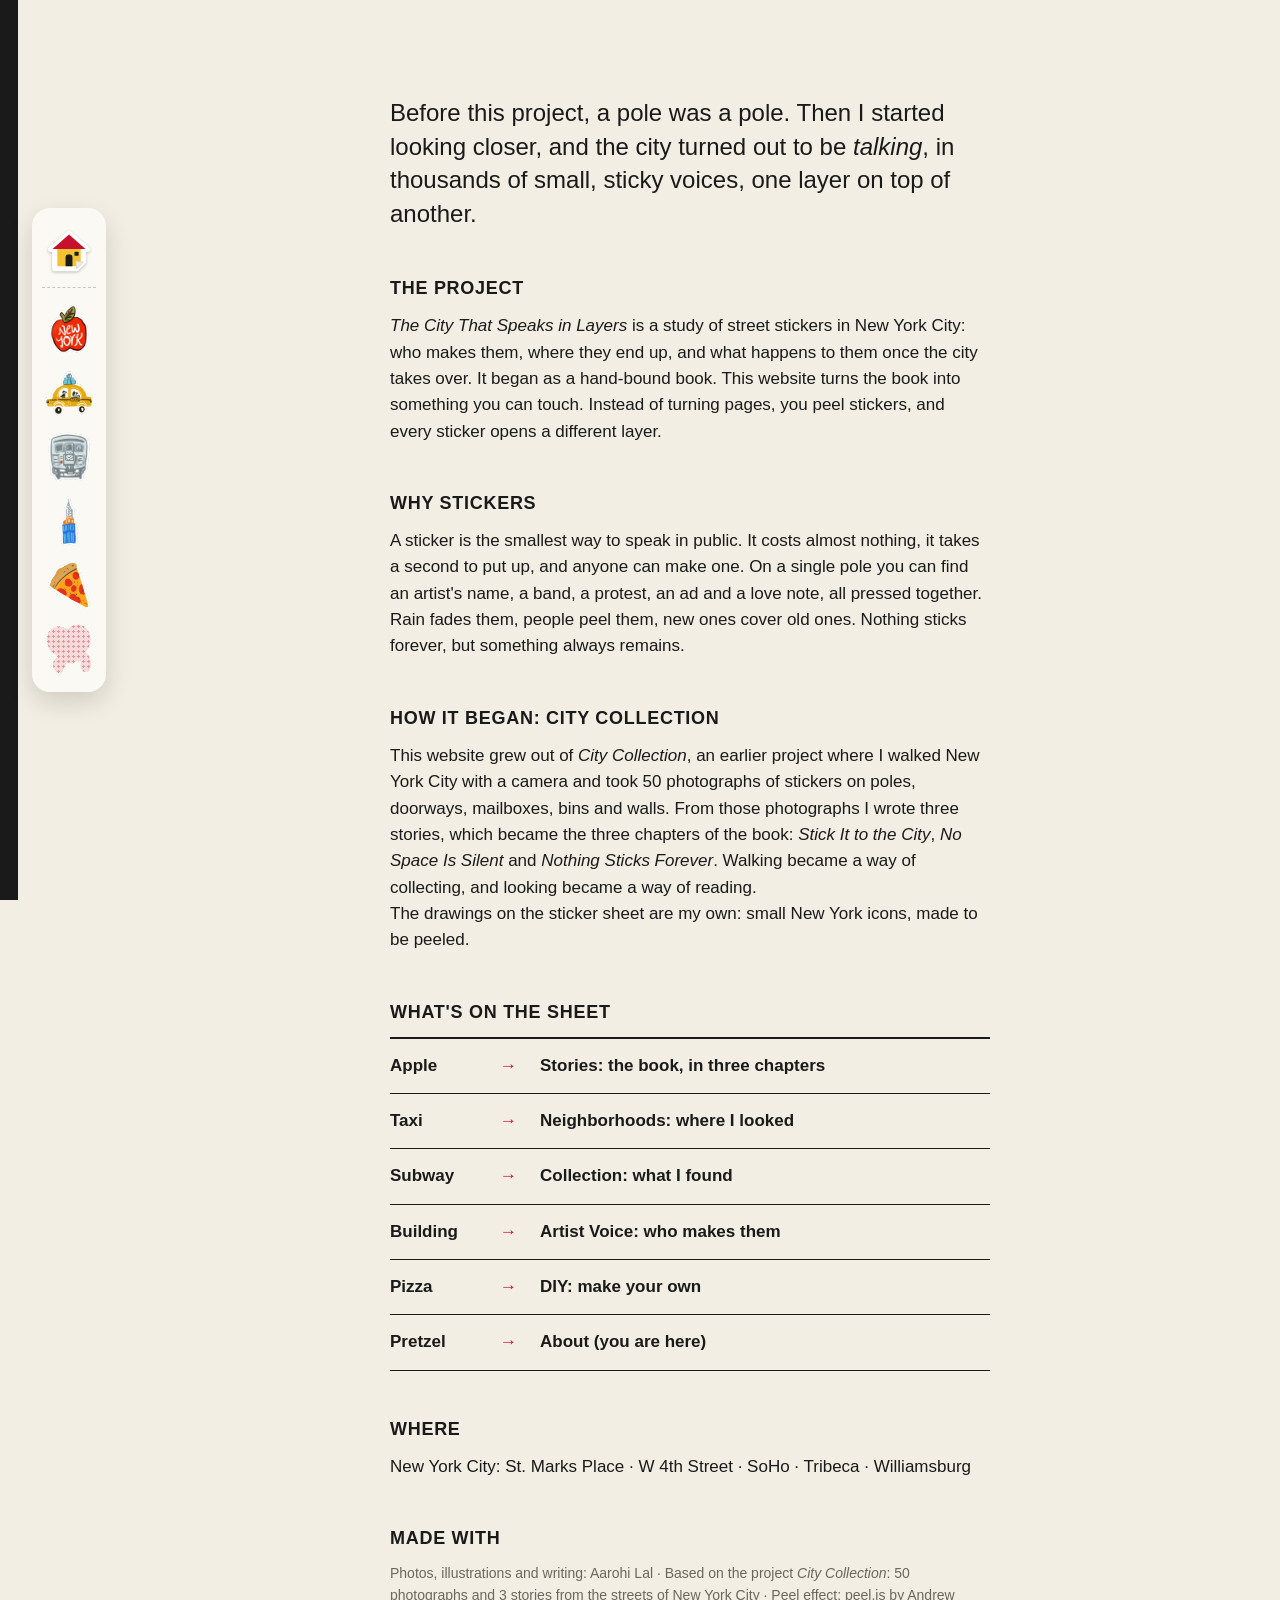
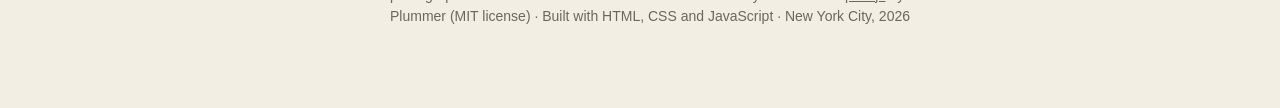
==== commit b576fdcd: "Update credits section with correct attribution" ====
--- a/about.html
+++ b/about.html
@@ -88,7 +88,7 @@
     <section class="page-section">
       <h2>MADE WITH</h2>
       <p class="credits">
-        Photos, drawings and writing: [YOUR NAME] · Based on the project
+        Photos, illustrations and writing: Aarohi Lal · Based on the project
         <em>City Collection</em>: 50 photographs and 3 stories from the streets of
         New York City · Peel effect:
         <a href="https://github.com/andrewplummer/peel-js">peel.js</a> by Andrew Plummer (MIT license) ·
--- a/style.css
+++ b/style.css
@@ -284,7 +284,7 @@
 /* "What's on the sheet" table: sticker -> page */
 .swap-table p {
   display: grid;
-  grid-template-columns: 1fr 40px 1fr;
+  grid-template-columns: 110px 40px 1fr;
   padding: 14px 0;
   border-bottom: 1px solid var(--ink);
   font-weight: 700;
@@ -1398,3 +1398,12 @@
     gap: 6px;
   }
 }
+
+/* About page: credits line */
+.page-section .credits {
+  font-size: 14px;
+  color: var(--grey);
+}
+.credits a {
+  text-decoration: underline;
+}
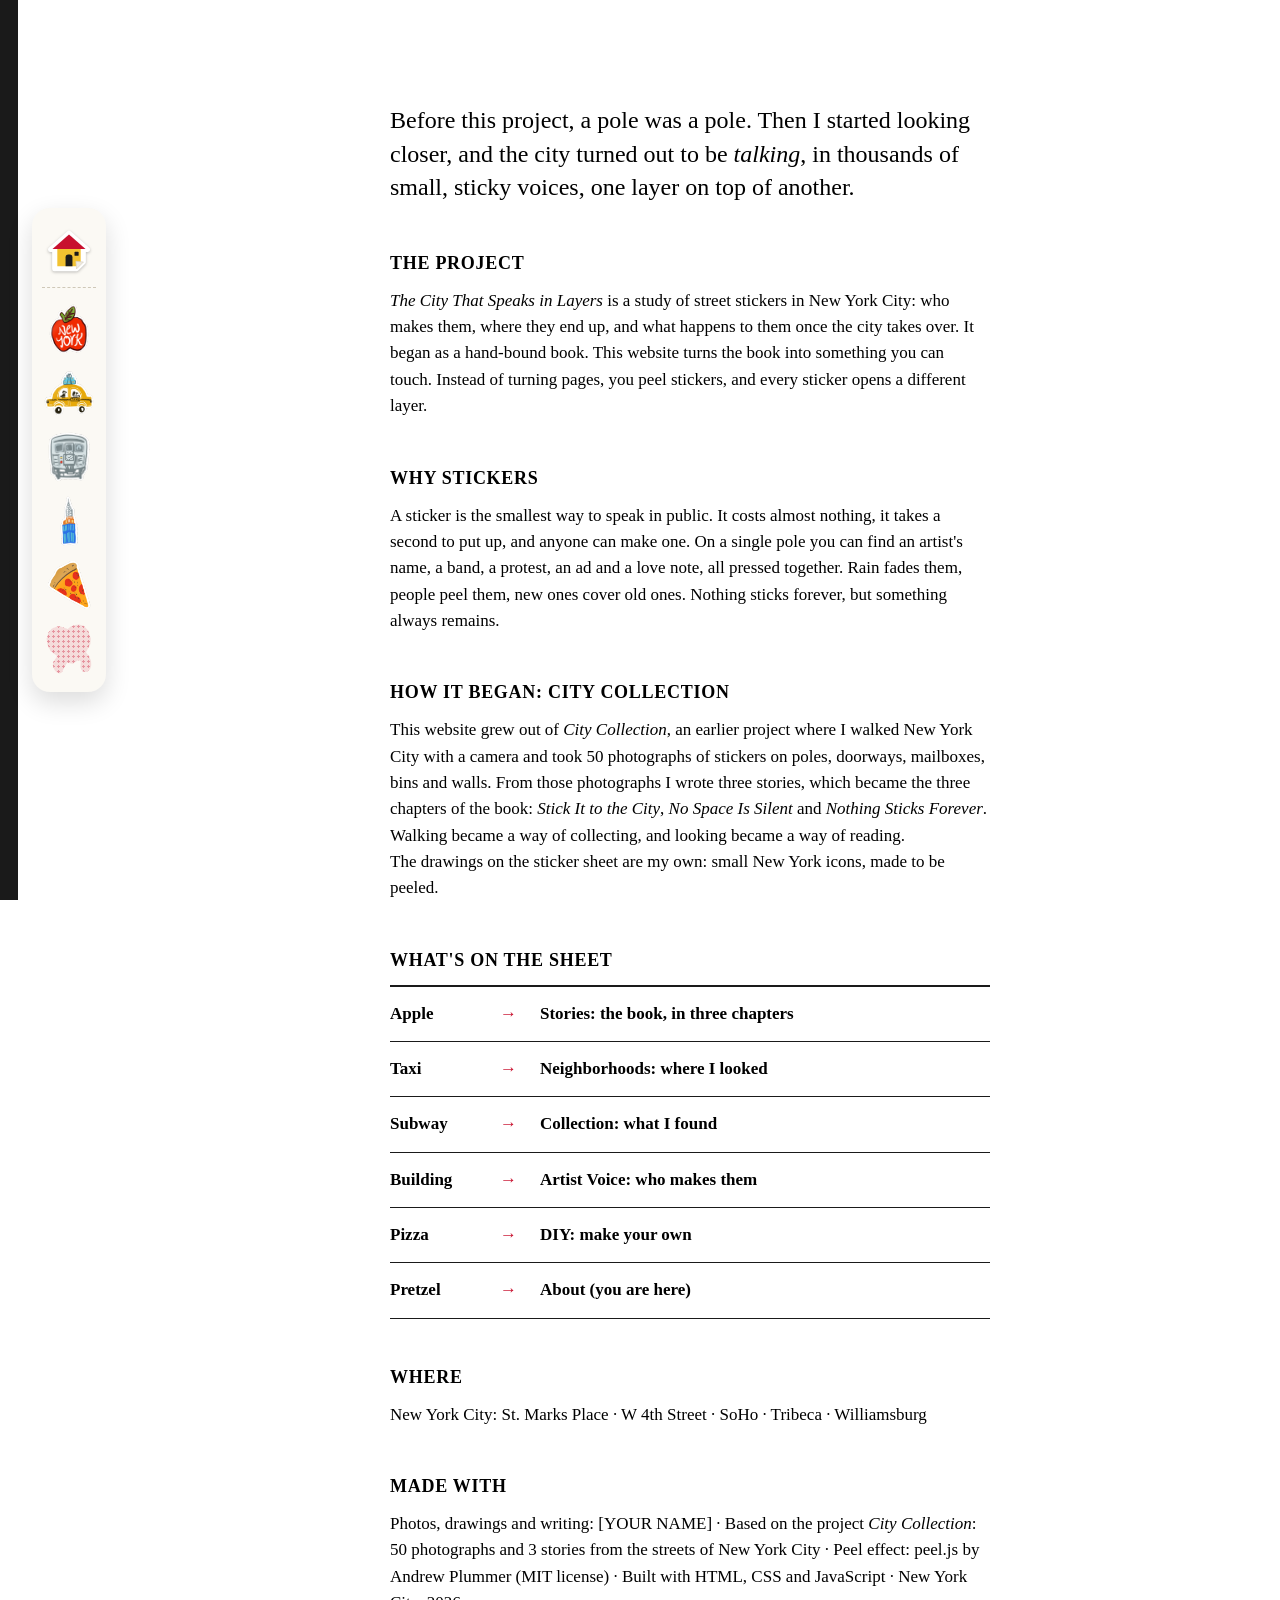
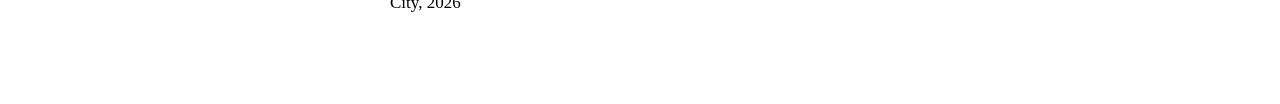
==== commit a3f4cb64: "Update stylesheet and script version numbers" ====
--- a/about.html
+++ b/about.html
@@ -5,7 +5,7 @@
   <meta name="viewport" content="width=device-width, initial-scale=1.0">
   <title>About · The City That Speaks in Layers</title>
   <link rel="stylesheet" href="peel.css">
-  <link rel="stylesheet" href="style.css?v=10">
+  <link rel="stylesheet" href="style.css?v=18">
 </head>
 <body>
 
@@ -88,7 +88,7 @@
     <section class="page-section">
       <h2>MADE WITH</h2>
       <p class="credits">
-        Photos, illustrations and writing: Aarohi Lal · Based on the project
+        Photos, drawings and writing: [YOUR NAME] · Based on the project
         <em>City Collection</em>: 50 photographs and 3 stories from the streets of
         New York City · Peel effect:
         <a href="https://github.com/andrewplummer/peel-js">peel.js</a> by Andrew Plummer (MIT license) ·
@@ -108,6 +108,6 @@
 
   <script src="peel.js"></script>
   <script src="sticker-shapes.js"></script>
-  <script src="menu.js?v=10"></script>
+  <script src="menu.js?v=18"></script>
 </body>
 </html>
--- a/style.css
+++ b/style.css
@@ -1,21 +1,16 @@
-/* ---------- COLORS (from the book cover) ---------- */
 :root {
-  --paper: #F2EEE3;   /* background */
-  --sheet: #FBF9F4;   /* sticker sheet backing */
-  --ink:   #1A1A1A;   /* black, like the spine */
+  --paper: #F2EEE3;  
+  --sheet: #FBF9F4;  
+  --ink:   #1A1A1A;  
   --green: #2F5233;
   --red:   #C8102E;
   --grey:  #6B675F;
 }
 
-/* ---------- BASICS ---------- */
 * {
-  box-sizing: border-box;   /* padding doesn't make boxes bigger */
-}
-
-/* peeled stickers can stick out past the screen edge: don't let that
-   make the page scroll sideways (important on phones) */
-html {
+  box-sizing: border-box;   
+}
+
   overflow-x: clip;
 }
 
@@ -28,7 +23,7 @@
 }
 
 img {
-  max-width: 100%;          /* images never overflow their box */
+  max-width: 100%;         
   display: block;
 }
 
@@ -37,23 +32,23 @@
   text-decoration: none;
 }
 
-/* ---------- SPINE ---------- */
+
 .spine {
-  position: fixed;          /* stays put when you scroll */
+  position: fixed;         
   left: 0;
   top: 0;
   width: 18px;
-  height: 100vh;            /* full screen height */
+  height: 100vh;            
   background: var(--ink);
 }
 
 /* ---------- HEADER ---------- */
 .site-header {
   max-width: 760px;
-  margin: 0 auto;           /* centers it */
+  margin: 0 auto;          
   padding: 40px 40px 24px;
   display: flex;
-  flex-direction: column;   /* title on top, label underneath */
+  flex-direction: column;  
   align-items: center;
   gap: 12px;
   text-align: center;
@@ -77,69 +72,57 @@
   color: var(--grey);
 }
 
-/* ---------- LAYOUT: the sheet, centered ---------- */
+/* ---------- LAYOUT: stickers stuck across a real sticker wall ---------- */
 .home {
-  max-width: 760px;         /* how wide the sheet can get */
-  min-height: 100vh;        /* full screen height */
-  margin: 0 auto;           /* centers it left-right */
-  padding: 40px;
-  display: flex;
-  align-items: center;      /* centers the sheet top-bottom */
-}
-
-.sheet {
-  width: 100%;
-}
-
-/* ---------- STICKER SHEET ---------- */
-.sheet {
-  background: var(--sheet);
-  border-radius: 22px;
-  padding: 26px;
-  box-shadow: 0 18px 40px rgba(0, 0, 0, 0.12);   /* soft shadow = paper */
-}
-
-.sheet-top {
-  display: flex;
-  justify-content: space-between;
-  margin-bottom: 18px;
-}
-
+  position: relative;      
+  min-height: 100vh;        
+  overflow: hidden;
+  
+  background:
+    linear-gradient(rgba(20, 20, 20, 0.55), rgba(20, 20, 20, 0.55)),
+    url("images/sticker-wall.jpg") center / cover no-repeat;
+}
+
+.sheet,
 .sticker-grid {
-  display: grid;
-  grid-template-columns: repeat(3, 1fr);   /* 3 stickers per row */
-  gap: 20px;
-  justify-items: center;
+  position: static;
 }
 
 .sticker-cell {
-  display: flex;
+  position: absolute;
+  left: var(--x);
+  top: var(--y);
+  translate: -50% -50%;    
+  rotate: var(--r);         
   flex-direction: column;
   align-items: center;
-  gap: 16px;
-  padding: 16px 0;
   text-align: center;
 }
+
+.sticker-cell[data-sticker="apple"]    { --x: 20%; --y: 30%; --r: -7deg; }
+.sticker-cell[data-sticker="taxi"]     { --x: 48%; --y: 20%; --r:  5deg; }
+.sticker-cell[data-sticker="subway"]   { --x: 78%; --y: 34%; --r: -3deg; }
+.sticker-cell[data-sticker="building"] { --x: 30%; --y: 72%; --r:  4deg; }
+.sticker-cell[data-sticker="pizza"]    { --x: 56%; --y: 60%; --r: -9deg; }
+.sticker-cell[data-sticker="pretzel"]  { --x: 82%; --y: 76%; --r:  7deg; }
 
 /* ===================== STICKERS (peel.js) =====================
    Peel effect: peel.js by Andrew Plummer (MIT license)
    https://github.com/andrewplummer/peel-js */
 
 .sticker-cell {
-  height: 170px;                   /* every cell the same height */
+  height: 170px;                   
   justify-content: center;
   -webkit-tap-highlight-color: transparent;
   animation: slap 450ms cubic-bezier(.2, 1.4, .4, 1) both;
 }
 
-/* sticker drops onto the sheet with a little bounce */
 @keyframes slap {
   0%   { opacity: 0; transform: scale(1.5) rotate(-8deg); }
   60%  { opacity: 1; }
   100% { opacity: 1; transform: scale(1) rotate(0); }
 }
 
-/* the spot on the sheet where a sticker sits */
 .slot {
   position: relative;
 }
@@ -148,26 +131,24 @@
   position: relative;
   z-index: 2;
   cursor: grab;
-}
-
-/* sticky ghost mark: the glue left on the sheet, same shape as the sticker */
+  filter: drop-shadow(0 6px 10px rgba(0, 0, 0, 0.45));  
+}
+
 .ghost {
   position: absolute;
   inset: 0;
   z-index: 0;
-  background-color: rgba(26, 26, 26, 0.06);
+  background-color: rgba(251, 249, 244, 0.88);   
   background-image: radial-gradient(rgba(26, 26, 26, 0.12) 1px, transparent 1.4px);
-  background-size: 6px 6px;      /* little dots, like dried glue */
-}
-
-/* thrown: the sticker flies off spinning */
+  background-size: 6px 6px;      
+}
+
 .sticker-cell .peel.tumbling {
   transform: translate(var(--tx), var(--ty)) rotate(var(--spin));
   opacity: 0;
   transition: transform 550ms cubic-bezier(.3, .1, .6, 1), opacity 550ms ease-in;
 }
 
-/* demo: the sticker pops back on */
 .sticker-cell .peel.pop {
   animation: slap 450ms cubic-bezier(.2, 1.4, .4, 1) both;
 }
@@ -176,23 +157,19 @@
   cursor: grabbing;
 }
 
-/* front: the drawing */
 .sticker-cell .peel-top {
   background-color: transparent;
   background-size: 100% 100%;
 }
 
-/* back of the sticker paper */
 .sticker-cell .peel-back {
   background-color: #EFEAE0;
 }
 
-/* what's under the sticker: see-through, so the page name shows */
 .sticker-cell .peel-bottom {
   background-color: transparent;
 }
 
-/* the page name hidden under each sticker */
 .sticker-cell .under {
   position: absolute;
   top: 50%;
@@ -205,21 +182,22 @@
   font-weight: 700;
   letter-spacing: 0.06em;
   color: var(--red);
-  opacity: 0;                      /* JavaScript fades it in as you peel */
+  opacity: 0;                      
   pointer-events: none;
 }
 
 /* ---------- PHONES ---------- */
 @media (max-width: 800px) {
-  .home {
-    padding: 24px 12px 24px 30px;   /* extra left space for the spine */
-  }
   .site-header h1 {
     font-size: 30px;
   }
-  .sticker-grid {
-    grid-template-columns: repeat(2, 1fr);   /* 2 stickers per row */
-  }
+  /* tall screen: 2 columns, 3 rows, still a bit messy */
+  .sticker-cell[data-sticker="apple"]    { --x: 30%; --y: 20%; }
+  .sticker-cell[data-sticker="taxi"]     { --x: 72%; --y: 26%; }
+  .sticker-cell[data-sticker="subway"]   { --x: 32%; --y: 48%; }
+  .sticker-cell[data-sticker="building"] { --x: 72%; --y: 54%; }
+  .sticker-cell[data-sticker="pizza"]    { --x: 30%; --y: 78%; }
+  .sticker-cell[data-sticker="pretzel"]  { --x: 70%; --y: 82%; }
 }
 
 /* ===================== INNER PAGES (About, Stories, etc.) ===================== */
@@ -227,11 +205,11 @@
 /* "back to the sheet" link, bottom center */
 .back-link {
   display: block;
-  width: fit-content;       /* only as wide as the text */
-  margin: 0 auto 48px;      /* auto = centered left-right */
+  width: fit-content;       
+  margin: 0 auto 48px;      
   padding: 10px 18px;
   border: 1.5px solid var(--ink);
-  border-radius: 999px;     /* pill shape */
+  border-radius: 999px;    
 }
 
 .back-link:hover {
@@ -239,14 +217,12 @@
   border-color: var(--red);
 }
 
-/* centered column for the page */
 .page {
   max-width: 680px;
   margin: 0 auto;
   padding: 48px 40px 80px;
 }
 
-/* page title */
 .page-header h1 {
   margin: 8px 0 0;
   font-size: 64px;
@@ -254,12 +230,10 @@
   line-height: 0.95;
 }
 
-/* space between sections */
 .page-section {
   margin-top: 48px;
 }
 
-/* small section headings: THE PROJECT, WHERE... */
 .page-section h2 {
   margin: 0 0 14px;
   font-size: 18px;
@@ -267,21 +241,18 @@
   letter-spacing: 0.04em;
 }
 
-/* normal paragraphs */
 .page-section p {
   margin: 0;
   font-size: 17px;
   line-height: 1.55;
 }
 
-/* the big opening sentence */
 .page-section .lead {
   font-size: 24px;
   line-height: 1.4;
   font-weight: 500;
 }
 
-/* "What's on the sheet" table: sticker -> page */
 .swap-table p {
   display: grid;
   grid-template-columns: 110px 40px 1fr;
@@ -297,10 +268,10 @@
 /* ---------- PHONES (inner pages) ---------- */
 @media (max-width: 800px) {
   .page {
-    padding: 20px 20px 60px 34px;   /* extra left space for the spine */
+    padding: 20px 20px 60px 34px;   
   }
   .page-header h1 {
-    font-size: 9vw;                  /* shrinks with the screen so long titles fit */
+    font-size: 9vw;                 
   }
   .page-section .lead {
     font-size: 20px;
@@ -320,34 +291,32 @@
   border-top: 2px solid var(--ink);
 }
 
-/* picture space: shows a grey box until the image is added */
 .artist-photo {
   margin: 0;
 }
 
 .artist-photo img {
   width: 100%;
-  aspect-ratio: 4 / 5;             /* portrait-shaped box */
-  object-fit: cover;               /* photo fills the box without stretching */
-  background: #E1DCCF;             /* grey placeholder when there's no image yet */
+  aspect-ratio: 4 / 5;             
+  object-fit: cover;               
+  background: #E1DCCF;            
   border-radius: 14px;
   margin-bottom: 8px;
 }
 
-/* every artist name: exactly the same size, on one line */
-.artist h1,
-.artist h2,
-.artist h3,
-.artist-text h1,
-.artist-text h2,
-.artist-text h3 {
-  margin: 6px 0 14px;
-  font-size: 30px;
-  font-weight: 900;
-  line-height: 1;
-  letter-spacing: 0;
-  text-transform: uppercase;
+.artist :is(h1, h2, h3, h4, h5, h6),
+.artist :is(h1, h2, h3, h4, h5, h6) * {
+  margin: 6px 0 14px !important;
+  font-family: Arial, Helvetica, sans-serif !important;
+  font-size: 30px !important;
+  font-weight: 900 !important;
+  line-height: 1 !important;
+  letter-spacing: 0 !important;
+  text-transform: uppercase !important;
   white-space: nowrap;
+}
+.artist :is(h1, h2, h3, h4, h5, h6) * {
+  margin: 0 !important;              
 }
 
 .artist-text p {
@@ -357,7 +326,7 @@
 }
 
 .artist-text .small-label {
-  font-size: 12px;                 /* keep "ARTIST 01" small */
+  font-size: 12px;                 
 }
 
 /* phones: picture on top, text underneath */
@@ -365,8 +334,9 @@
   .artist {
     grid-template-columns: 1fr;
   }
-  .artist h1, .artist h2, .artist h3 {
-    font-size: 26px;
+  .artist :is(h1, h2, h3, h4, h5, h6),
+  .artist :is(h1, h2, h3, h4, h5, h6) * {
+    font-size: 26px !important;
     white-space: normal;
   }
 }
@@ -378,7 +348,6 @@
   max-width: 1040px;
 }
 
-/* map on the left, card on the right, same height */
 .hood-layout {
   display: grid;
   grid-template-columns: 1.3fr 1fr;
@@ -393,10 +362,9 @@
   gap: 14px;
 }
 
-/* names under the map */
 .hood-names {
   display: grid;
-  grid-template-columns: repeat(5, 1fr);   /* 5 equal buttons in one row */
+  grid-template-columns: repeat(5, 1fr);  
   gap: 6px;
 }
 
@@ -432,7 +400,6 @@
   color: #ffffff;
 }
 
-/* the card sits on a paper panel, like the sticker sheet */
 .hood-cards {
   padding: 22px;
   background: var(--sheet);
@@ -440,7 +407,6 @@
   box-shadow: 0 18px 40px rgba(0, 0, 0, 0.12);
 }
 
-/* the map: pins are placed on top of it */
 .map {
   position: relative;
   border-radius: 18px;
@@ -448,7 +414,6 @@
   box-shadow: 0 18px 40px rgba(0, 0, 0, 0.12);
 }
 
-/* the map keeps its shape even before it loads, so pins never pile up */
 .map-art {
   display: block;
   width: 100%;
@@ -457,13 +422,12 @@
   object-fit: cover;
 }
 
-/* a pin = a small round sticker */
 .pin {
   position: absolute;
   width: 42px;
   height: 42px;
-  margin: -21px 0 0 -21px;         /* so left/top point to the pin's center */
-  border: 4px solid #ffffff;       /* white sticker edge */
+  margin: -21px 0 0 -21px;         
+  border: 4px solid #ffffff;       
   border-radius: 50%;
   background: var(--green);
   color: #ffffff;
@@ -476,19 +440,16 @@
   transition: transform 200ms ease, box-shadow 200ms ease, background 200ms ease;
 }
 
-/* hover: the sticker lifts up a little */
 .pin:hover {
   transform: rotate(4deg) translateY(-4px) scale(1.1);
   box-shadow: 0 8px 14px rgba(0, 0, 0, 0.25);
 }
 
-/* the pin you clicked */
 .pin.active {
   background: var(--red);
   transform: scale(1.15);
 }
 
-/* cards: all hidden, except the one with class "show" */
 .hood {
   display: none;
 }
@@ -505,19 +466,39 @@
 
 /* photo frame: every photo is cropped to the same shape,
    whether it's tall or wide, so the layout never jumps */
-.hood-photo {
+.hood-photo,
+.hood figure {
+  position: relative;
+  width: 100%;
   aspect-ratio: 4 / 3;
+  margin: 0 0 14px;
   overflow: hidden;
   border-radius: 14px;
-  background: #E1DCCF;              /* grey until the photo loads */
+  background: #E1DCCF;              
+
+/* ANY photo in a neighborhood card fills the same 4:3 frame.
+   tall or wide, the extra is cropped. !important beats
+   width="" / height="" typed on the <img> in the HTML. */
+.hood img {
+  display: block;
+  width: 100% !important;
+  height: auto !important;
+  max-width: none !important;
+  aspect-ratio: 4 / 3;
+  object-fit: cover;
+  object-position: center;
+  border-radius: 14px;
   margin-bottom: 14px;
 }
 
-.hood-photo img {
-  width: 100%;
-  height: 100%;
-  object-fit: cover;                /* fill the frame, crop the extra */
-  object-position: center;
+.hood-photo img,
+.hood figure img {
+  position: absolute;
+  inset: 0;
+  height: 100% !important;
+  aspect-ratio: auto;
+  border-radius: 0;
+  margin: 0;
 }
 
 .hood h2 {
@@ -537,12 +518,10 @@
   font-size: 12px;
 }
 
-/* the short line under the name */
 .hood .hood-lead {
   font-weight: 700;
 }
 
-/* the longer text under it */
 .hood .hood-body {
   margin-top: 10px;
   font-size: 15px;
@@ -550,7 +529,6 @@
   color: #3a3833;
 }
 
-/* little tags under the sentence */
 .tags {
   display: flex;
   flex-wrap: wrap;
@@ -566,7 +544,6 @@
   font-size: 12px;
 }
 
-/* phones: map on top, card underneath */
 @media (max-width: 800px) {
   .hood-layout {
     grid-template-columns: 1fr;
@@ -607,6 +584,11 @@
 
 .chapter-tab b {
   color: var(--red);
+}
+.chapter-tab[data-chapter="0"] b { color: #58212F; }
+.chapter-tab[data-chapter="1"] b { color: #123B4A; }
+.chapter-tab[data-chapter="2"] b { color: #F04B3A; }
+.chapter-tab.active b { color: #ffffff;
   margin-right: 4px;
 }
 
@@ -619,7 +601,6 @@
   color: #ffffff;
 }
 
-/* only one chapter shows at a time */
 .chapter {
   display: none;
 }
@@ -636,7 +617,6 @@
   color: var(--grey);
 }
 
-/* the stack on the left, the text on the right */
 .chapter-layout {
   display: grid;
   grid-template-columns: 340px 1fr;
@@ -682,6 +662,7 @@
 
 .story-title {
   margin: 0;
+  padding-right: 70px;            
   font-family: "Courier New", monospace;
   font-size: 14px;
   font-weight: 700;
@@ -697,7 +678,6 @@
   letter-spacing: -0.01em;
 }
 
-/* big faint number in the corner */
 .story-num {
   position: absolute;
   top: 14px;
@@ -708,20 +688,29 @@
   opacity: 0.15;
 }
 
-/* back of the sticker paper */
 .story .peel-back {
   background-color: #F6F3EC;
 }
 
-/* a sticker lying flat: its back is hidden */
 .story.flat .peel-back-outer-clip {
   visibility: hidden;
 }
 
-/* see-through underneath, so the next layer shows */
 .story .peel-bottom {
   background-color: transparent;
 }
+
+.layer-c1a { background-color: #58212F; color: #ffffff; }   
+.layer-c1b { background-color: #9A7610; color: #ffffff; }  
+.layer-c2a { background-color: #123B4A; color: #ffffff; }   
+.layer-c2b { background-color: #C9572D; color: #ffffff; }   
+.layer-c3a { background-color: #879F88; color: #1A1A1A; }   
+.layer-c3b { background-color: #F04B3A; color: #ffffff; }   
+
+.layer-c1a .small-label, .layer-c1b .small-label,
+.layer-c2a .small-label, .layer-c2b .small-label,
+.layer-c3b .small-label { color: rgba(255, 255, 255, 0.8); }
+.layer-c3a .small-label { color: rgba(26, 26, 26, 0.7); }
 
 /* paper colors for the layers */
 .layer-red   { background-color: var(--red);   color: #ffffff; }
@@ -778,7 +767,6 @@
   border-color: var(--red);
 }
 
-/* the text of the sticker on top */
 .story-reader {
   padding-top: 8px;
 }
@@ -790,6 +778,17 @@
 @keyframes reader-in {
   from { opacity: 0; transform: translateY(8px); }
   to   { opacity: 1; transform: translateY(0); }
+}
+
+.reader-label:empty,
+.reader-title:empty {
+  display: none;
+}
+
+.reader-end {
+  font-size: 24px !important;
+  font-weight: 900;
+  line-height: 1.2 !important;
 }
 
 .reader-title {
@@ -874,7 +873,6 @@
   color: #ffffff;
 }
 
-/* the album page: cream paper, like the sticker sheet */
 .album {
   display: grid;
   grid-template-columns: repeat(3, 1fr);
@@ -885,7 +883,6 @@
   box-shadow: 0 18px 40px rgba(0, 0, 0, 0.12);
 }
 
-/* one photo, stuck on like a sticker with a white edge */
 .item {
   display: block;
   padding: 8px;
@@ -894,7 +891,7 @@
   background: #ffffff;
   box-shadow: 0 3px 8px rgba(0, 0, 0, 0.15);
   cursor: pointer;
-  opacity: 0;                                  /* hidden until it's slapped on */
+  opacity: 0;                                  
   transform: rotate(var(--tilt)) scale(1.3);
   transition: transform 200ms ease, box-shadow 200ms ease;
 }
@@ -903,7 +900,6 @@
   display: none;
 }
 
-/* slapped on when you scroll to it */
 .item.stuck {
   opacity: 1;
   transform: rotate(var(--tilt));
@@ -915,7 +911,6 @@
   to   { opacity: 1; transform: rotate(var(--tilt)) scale(1); }
 }
 
-/* hover: it lifts off the page a little */
 .item.stuck:hover {
   transform: rotate(0deg) translateY(-6px) scale(1.03);
   box-shadow: 0 14px 24px rgba(0, 0, 0, 0.2);
@@ -1064,7 +1059,6 @@
   }
 }
 
-/* ===================== DIY PAGE (make your own sticker) ===================== */
 
 .speech-intro {
   max-width: 640px;
@@ -1081,7 +1075,6 @@
   align-items: start;
 }
 
-/* the sticker maker panel */
 .maker {
   display: flex;
   flex-direction: column;
@@ -1186,7 +1179,6 @@
   text-decoration: underline;
 }
 
-/* the wall: one of your photos, darkened a little (set by diy.js) */
 .wall {
   position: relative;
   min-height: 520px;
@@ -1198,12 +1190,10 @@
   box-shadow: 0 18px 40px rgba(0, 0, 0, 0.12);
 }
 
-/* blank wall option: plain painted concrete */
 .wall.plain {
   background-color: #CFC8B8;
 }
 
-/* wall picker: little photo buttons */
 .wall-picker {
   display: flex;
   align-items: center;
@@ -1267,13 +1257,11 @@
   color: #ffffff;
 }
 
-/* every sticker on the wall can be moved */
 .wall .speech-sticker {
   cursor: grab;
   touch-action: none;
 }
 
-/* selected sticker: dashed outline + delete / download buttons */
 .wall .speech-sticker.selected {
   outline: 2px dashed #ffffff;
   outline-offset: 6px;
@@ -1288,7 +1276,6 @@
   gap: 4px;
 }
 
-/* the × and ⬇ buttons show when you hover a sticker (or tap it on a phone) */
 .speech-sticker.selected .sticker-tools,
 .wall .speech-sticker:hover .sticker-tools {
   display: flex;
@@ -1315,14 +1302,12 @@
   background: var(--red);
 }
 
-/* deleted: peels up and fades */
 .speech-sticker.peeling {
   transition: transform 300ms ease-in, opacity 300ms ease-in;
   transform: rotate(calc(var(--tilt) + 20deg)) translateY(-30px) scale(0.8);
   opacity: 0;
 }
 
-/* a sticker (made by you or an example) */
 .speech-sticker {
   position: absolute;
   display: flex;
@@ -1330,7 +1315,7 @@
   justify-content: center;
   max-width: 200px;
   padding: 12px 16px;
-  border: 4px solid #ffffff;           /* white die-cut edge */
+  border: 4px solid #ffffff;          
   font-family: Arial, Helvetica, sans-serif;
   font-size: 16px;
   font-weight: 900;
@@ -1342,12 +1327,10 @@
   user-select: none;
 }
 
-/* shapes */
 .speech-sticker.label  { border-radius: 8px; }
 .speech-sticker.circle { width: 120px; height: 120px; padding: 14px; border-radius: 50%; }
 .speech-sticker.bubble { border-radius: 26px 26px 26px 4px; }
 
-/* colors */
 .speech-sticker.red    { background: var(--red);   color: #ffffff; }
 .speech-sticker.green  { background: var(--green); color: #ffffff; }
 .speech-sticker.yellow { background: #F2C230;      color: var(--ink); }
@@ -1360,7 +1343,6 @@
   box-shadow: 0 14px 22px rgba(0, 0, 0, 0.35);
 }
 
-/* slapped onto the wall with a bounce */
 .speech-sticker.slapped {
   animation: slap-sticker 450ms cubic-bezier(.2, 1.4, .4, 1);
 }
@@ -1370,7 +1352,6 @@
   to   { opacity: 1; transform: rotate(var(--tilt)) scale(1); }
 }
 
-/* phones: maker on top, wall underneath */
 @media (max-width: 800px) {
   .speech {
     grid-template-columns: 1fr;
@@ -1399,7 +1380,6 @@
   }
 }
 
-/* About page: credits line */
 .page-section .credits {
   font-size: 14px;
   color: var(--grey);
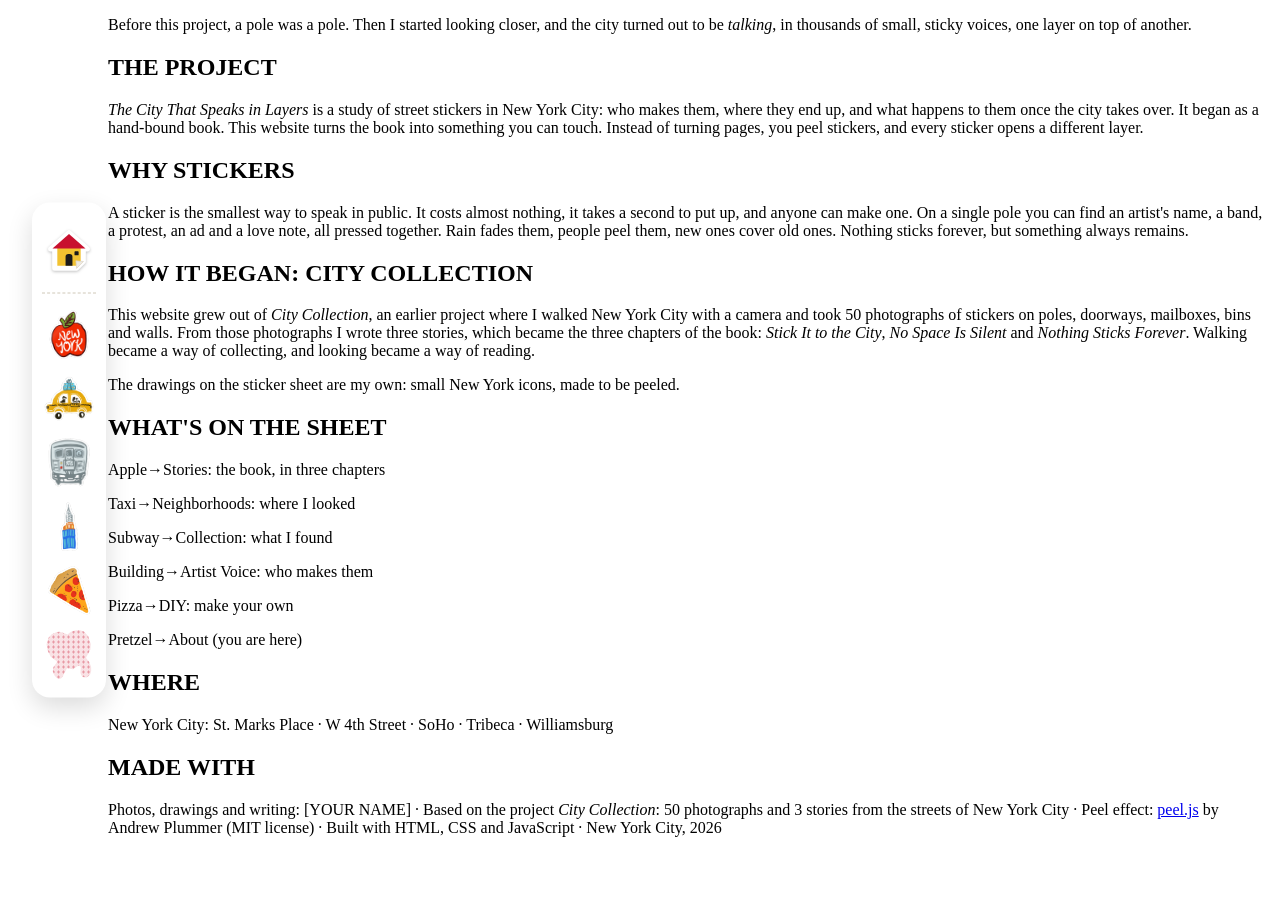
==== commit 19d8c4ba: "Update stylesheet and script version numbers" ====
--- a/about.html
+++ b/about.html
@@ -5,7 +5,7 @@
   <meta name="viewport" content="width=device-width, initial-scale=1.0">
   <title>About · The City That Speaks in Layers</title>
   <link rel="stylesheet" href="peel.css">
-  <link rel="stylesheet" href="style.css?v=18">
+  <link rel="stylesheet" href="style.css?v=19">
 </head>
 <body>
 
@@ -108,6 +108,6 @@
 
   <script src="peel.js"></script>
   <script src="sticker-shapes.js"></script>
-  <script src="menu.js?v=18"></script>
+  <script src="menu.js?v=19"></script>
 </body>
 </html>
--- a/style.css
+++ b/style.css
@@ -1,1389 +1,248 @@
-:root {
-  --paper: #F2EEE3;  
-  --sheet: #FBF9F4;  
-  --ink:   #1A1A1A;  
-  --green: #2F5233;
-  --red:   #C8102E;
-  --grey:  #6B675F;
+/* ===================== STICKER SHEET (homepage) =====================
+   Uses peel.js by Andrew Plummer (MIT license):
+   https://github.com/andrewplummer/peel-js
+
+   - hover:   the corner lifts a little
+   - drag:    peel the sticker with your mouse or finger
+   - let go early:  it springs back down with a bounce
+   - pull far / flick fast:  it tumbles away the way you threw it,
+                             leaving a sticky ghost mark, then the page opens
+   - tap:     it peels off by itself                                       */
+
+// set to true to stay on the sheet (stickers pop back instead of opening pages)
+const DEMO_MODE = document.body.dataset.demo === 'true';
+
+const cells = document.querySelectorAll('.sticker-cell');
+
+// stickers are bigger on a big screen (1 = normal size)
+const SIZE = window.innerWidth > 800 ? 1.4 : 1;
+
+// make a bigger copy of a sticker's size and outline
+function scaleShape(s) {
+  return {
+    file: s.file,
+    src: s.src,
+    w: Math.round(s.w * SIZE),
+    h: Math.round(s.h * SIZE),
+    points: s.points.split(' ').map(function (p) {
+      return p.split(',').map(function (n) { return (n * SIZE).toFixed(1); }).join(',');
+    }).join(' ')
+  };
 }
 
-* {
-  box-sizing: border-box;   
-}
-
-  overflow-x: clip;
-}
-
-body {
-  overflow-x: hidden;
-  margin: 0;
-  background: var(--paper);
-  color: var(--ink);
-  font-family: Arial, Helvetica, sans-serif;
-}
-
-img {
-  max-width: 100%;         
-  display: block;
-}
-
-a {
-  color: inherit;
-  text-decoration: none;
-}
-
-
-.spine {
-  position: fixed;         
-  left: 0;
-  top: 0;
-  width: 18px;
-  height: 100vh;            
-  background: var(--ink);
-}
-
-/* ---------- HEADER ---------- */
-.site-header {
-  max-width: 760px;
-  margin: 0 auto;          
-  padding: 40px 40px 24px;
-  display: flex;
-  flex-direction: column;  
-  align-items: center;
-  gap: 12px;
-  text-align: center;
-}
-
-.site-header h1 {
-  margin: 0;
-  font-size: 44px;
-  font-weight: 900;
-  line-height: 0.95;
-}
-
-.green { color: var(--green); }
-.red   { color: var(--red); }
-
-.small-label {
-  margin: 0;
-  font-family: "Courier New", monospace;
-  font-size: 12px;
-  letter-spacing: 0.06em;
-  color: var(--grey);
-}
-
-/* ---------- LAYOUT: stickers stuck across a real sticker wall ---------- */
-.home {
-  position: relative;      
-  min-height: 100vh;        
-  overflow: hidden;
-  
-  background:
-    linear-gradient(rgba(20, 20, 20, 0.55), rgba(20, 20, 20, 0.55)),
-    url("images/sticker-wall.jpg") center / cover no-repeat;
-}
-
-.sheet,
-.sticker-grid {
-  position: static;
-}
-
-.sticker-cell {
-  position: absolute;
-  left: var(--x);
-  top: var(--y);
-  translate: -50% -50%;    
-  rotate: var(--r);         
-  flex-direction: column;
-  align-items: center;
-  text-align: center;
-}
-
-.sticker-cell[data-sticker="apple"]    { --x: 20%; --y: 30%; --r: -7deg; }
-.sticker-cell[data-sticker="taxi"]     { --x: 48%; --y: 20%; --r:  5deg; }
-.sticker-cell[data-sticker="subway"]   { --x: 78%; --y: 34%; --r: -3deg; }
-.sticker-cell[data-sticker="building"] { --x: 30%; --y: 72%; --r:  4deg; }
-.sticker-cell[data-sticker="pizza"]    { --x: 56%; --y: 60%; --r: -9deg; }
-.sticker-cell[data-sticker="pretzel"]  { --x: 82%; --y: 76%; --r:  7deg; }
-
-/* ===================== STICKERS (peel.js) =====================
-   Peel effect: peel.js by Andrew Plummer (MIT license)
-   https://github.com/andrewplummer/peel-js */
-
-.sticker-cell {
-  height: 170px;                   
-  justify-content: center;
-  -webkit-tap-highlight-color: transparent;
-  animation: slap 450ms cubic-bezier(.2, 1.4, .4, 1) both;
-}
-
-@keyframes slap {
-  0%   { opacity: 0; transform: scale(1.5) rotate(-8deg); }
-  60%  { opacity: 1; }
-  100% { opacity: 1; transform: scale(1) rotate(0); }
-}
-
-.slot {
-  position: relative;
-}
-
-.sticker-cell .peel {
-  position: relative;
-  z-index: 2;
-  cursor: grab;
-  filter: drop-shadow(0 6px 10px rgba(0, 0, 0, 0.45));  
-}
-
-.ghost {
-  position: absolute;
-  inset: 0;
-  z-index: 0;
-  background-color: rgba(251, 249, 244, 0.88);   
-  background-image: radial-gradient(rgba(26, 26, 26, 0.12) 1px, transparent 1.4px);
-  background-size: 6px 6px;      
-}
-
-.sticker-cell .peel.tumbling {
-  transform: translate(var(--tx), var(--ty)) rotate(var(--spin));
-  opacity: 0;
-  transition: transform 550ms cubic-bezier(.3, .1, .6, 1), opacity 550ms ease-in;
-}
-
-.sticker-cell .peel.pop {
-  animation: slap 450ms cubic-bezier(.2, 1.4, .4, 1) both;
-}
-
-.sticker-cell .peel:active {
-  cursor: grabbing;
-}
-
-.sticker-cell .peel-top {
-  background-color: transparent;
-  background-size: 100% 100%;
-}
-
-.sticker-cell .peel-back {
-  background-color: #EFEAE0;
-}
-
-.sticker-cell .peel-bottom {
-  background-color: transparent;
-}
-
-.sticker-cell .under {
-  position: absolute;
-  top: 50%;
-  left: 50%;
-  transform: translate(-50%, -50%);
-  z-index: 1;
-  white-space: nowrap;
-  font-family: "Courier New", monospace;
-  font-size: 13px;
-  font-weight: 700;
-  letter-spacing: 0.06em;
-  color: var(--red);
-  opacity: 0;                      
-  pointer-events: none;
-}
-
-/* ---------- PHONES ---------- */
-@media (max-width: 800px) {
-  .site-header h1 {
-    font-size: 30px;
-  }
-  /* tall screen: 2 columns, 3 rows, still a bit messy */
-  .sticker-cell[data-sticker="apple"]    { --x: 30%; --y: 20%; }
-  .sticker-cell[data-sticker="taxi"]     { --x: 72%; --y: 26%; }
-  .sticker-cell[data-sticker="subway"]   { --x: 32%; --y: 48%; }
-  .sticker-cell[data-sticker="building"] { --x: 72%; --y: 54%; }
-  .sticker-cell[data-sticker="pizza"]    { --x: 30%; --y: 78%; }
-  .sticker-cell[data-sticker="pretzel"]  { --x: 70%; --y: 82%; }
-}
-
-/* ===================== INNER PAGES (About, Stories, etc.) ===================== */
-
-/* "back to the sheet" link, bottom center */
-.back-link {
-  display: block;
-  width: fit-content;       
-  margin: 0 auto 48px;      
-  padding: 10px 18px;
-  border: 1.5px solid var(--ink);
-  border-radius: 999px;    
-}
-
-.back-link:hover {
-  color: var(--red);
-  border-color: var(--red);
-}
-
-.page {
-  max-width: 680px;
-  margin: 0 auto;
-  padding: 48px 40px 80px;
-}
-
-.page-header h1 {
-  margin: 8px 0 0;
-  font-size: 64px;
-  font-weight: 900;
-  line-height: 0.95;
-}
-
-.page-section {
-  margin-top: 48px;
-}
-
-.page-section h2 {
-  margin: 0 0 14px;
-  font-size: 18px;
-  font-weight: 900;
-  letter-spacing: 0.04em;
-}
-
-.page-section p {
-  margin: 0;
-  font-size: 17px;
-  line-height: 1.55;
-}
-
-.page-section .lead {
-  font-size: 24px;
-  line-height: 1.4;
-  font-weight: 500;
-}
-
-.swap-table p {
-  display: grid;
-  grid-template-columns: 110px 40px 1fr;
-  padding: 14px 0;
-  border-bottom: 1px solid var(--ink);
-  font-weight: 700;
-}
-
-.swap-table p:first-child {
-  border-top: 2px solid var(--ink);
-}
-
-/* ---------- PHONES (inner pages) ---------- */
-@media (max-width: 800px) {
-  .page {
-    padding: 20px 20px 60px 34px;   
-  }
-  .page-header h1 {
-    font-size: 9vw;                 
-  }
-  .page-section .lead {
-    font-size: 20px;
-  }
-}
-
-/* ===================== ARTIST VOICE PAGE ===================== */
-
-/* one artist: picture on the left, text on the right */
-.artist {
-  display: grid;
-  grid-template-columns: 1fr 1fr;
-  gap: 32px;
-  align-items: start;
-  margin-top: 48px;
-  padding-top: 32px;
-  border-top: 2px solid var(--ink);
-}
-
-.artist-photo {
-  margin: 0;
-}
-
-.artist-photo img {
-  width: 100%;
-  aspect-ratio: 4 / 5;             
-  object-fit: cover;               
-  background: #E1DCCF;            
-  border-radius: 14px;
-  margin-bottom: 8px;
-}
-
-.artist :is(h1, h2, h3, h4, h5, h6),
-.artist :is(h1, h2, h3, h4, h5, h6) * {
-  margin: 6px 0 14px !important;
-  font-family: Arial, Helvetica, sans-serif !important;
-  font-size: 30px !important;
-  font-weight: 900 !important;
-  line-height: 1 !important;
-  letter-spacing: 0 !important;
-  text-transform: uppercase !important;
-  white-space: nowrap;
-}
-.artist :is(h1, h2, h3, h4, h5, h6) * {
-  margin: 0 !important;              
-}
-
-.artist-text p {
-  margin: 0;
-  font-size: 17px;
-  line-height: 1.55;
-}
-
-.artist-text .small-label {
-  font-size: 12px;                 
-}
-
-/* phones: picture on top, text underneath */
-@media (max-width: 800px) {
-  .artist {
-    grid-template-columns: 1fr;
-  }
-  .artist :is(h1, h2, h3, h4, h5, h6),
-  .artist :is(h1, h2, h3, h4, h5, h6) * {
-    font-size: 26px !important;
-    white-space: normal;
-  }
-}
-
-/* ===================== NEIGHBORHOODS PAGE ===================== */
-
-/* this page is wider than the others, to fit the map */
-.page-wide {
-  max-width: 1040px;
-}
-
-.hood-layout {
-  display: grid;
-  grid-template-columns: 1.3fr 1fr;
-  gap: 28px;
-  align-items: stretch;
-  margin-top: 40px;
-}
-
-.map-col {
-  display: flex;
-  flex-direction: column;
-  gap: 14px;
-}
-
-.hood-names {
-  display: grid;
-  grid-template-columns: repeat(5, 1fr);  
-  gap: 6px;
-}
-
-.hood-name {
-  padding: 7px 4px;
-  white-space: nowrap;
-  border: 1.5px solid var(--ink);
-  border-radius: 999px;
-  background: transparent;
-  font-family: "Courier New", monospace;
-  font-size: 11px;
-  font-weight: 700;
-  color: var(--ink);
-  cursor: pointer;
-}
-
-.hood-name b {
-  color: var(--green);
-  margin-right: 4px;
-}
-
-.hood-name:hover {
-  border-color: var(--red);
-  color: var(--red);
-}
-
-.hood-name.active {
-  background: var(--ink);
-  color: #ffffff;
-}
-
-.hood-name.active b {
-  color: #ffffff;
-}
-
-.hood-cards {
-  padding: 22px;
-  background: var(--sheet);
-  border-radius: 18px;
-  box-shadow: 0 18px 40px rgba(0, 0, 0, 0.12);
-}
-
-.map {
-  position: relative;
-  border-radius: 18px;
-  overflow: hidden;
-  box-shadow: 0 18px 40px rgba(0, 0, 0, 0.12);
-}
-
-.map-art {
-  display: block;
-  width: 100%;
-  height: auto;
-  aspect-ratio: 6 / 5;
-  object-fit: cover;
-}
-
-.pin {
-  position: absolute;
-  width: 42px;
-  height: 42px;
-  margin: -21px 0 0 -21px;         
-  border: 4px solid #ffffff;       
-  border-radius: 50%;
-  background: var(--green);
-  color: #ffffff;
-  font-family: "Courier New", monospace;
-  font-size: 16px;
-  font-weight: 700;
-  cursor: pointer;
-  box-shadow: 0 3px 6px rgba(0, 0, 0, 0.25);
-  transform: rotate(-6deg);
-  transition: transform 200ms ease, box-shadow 200ms ease, background 200ms ease;
-}
-
-.pin:hover {
-  transform: rotate(4deg) translateY(-4px) scale(1.1);
-  box-shadow: 0 8px 14px rgba(0, 0, 0, 0.25);
-}
-
-.pin.active {
-  background: var(--red);
-  transform: scale(1.15);
-}
-
-.hood {
-  display: none;
-}
-
-.hood.show {
-  display: block;
-  animation: hood-in 300ms ease;
-}
-
-@keyframes hood-in {
-  from { opacity: 0; transform: translateY(10px); }
-  to   { opacity: 1; transform: translateY(0); }
-}
-
-/* photo frame: every photo is cropped to the same shape,
-   whether it's tall or wide, so the layout never jumps */
-.hood-photo,
-.hood figure {
-  position: relative;
-  width: 100%;
-  aspect-ratio: 4 / 3;
-  margin: 0 0 14px;
-  overflow: hidden;
-  border-radius: 14px;
-  background: #E1DCCF;              
-
-/* ANY photo in a neighborhood card fills the same 4:3 frame.
-   tall or wide, the extra is cropped. !important beats
-   width="" / height="" typed on the <img> in the HTML. */
-.hood img {
-  display: block;
-  width: 100% !important;
-  height: auto !important;
-  max-width: none !important;
-  aspect-ratio: 4 / 3;
-  object-fit: cover;
-  object-position: center;
-  border-radius: 14px;
-  margin-bottom: 14px;
-}
-
-.hood-photo img,
-.hood figure img {
-  position: absolute;
-  inset: 0;
-  height: 100% !important;
-  aspect-ratio: auto;
-  border-radius: 0;
-  margin: 0;
-}
-
-.hood h2 {
-  margin: 6px 0 10px;
-  font-size: 32px;
-  font-weight: 900;
-  line-height: 1;
-}
-
-.hood p {
-  margin: 0;
-  font-size: 17px;
-  line-height: 1.5;
-}
-
-.hood .small-label {
-  font-size: 12px;
-}
-
-.hood .hood-lead {
-  font-weight: 700;
-}
-
-.hood .hood-body {
-  margin-top: 10px;
-  font-size: 15px;
-  line-height: 1.55;
-  color: #3a3833;
-}
-
-.tags {
-  display: flex;
-  flex-wrap: wrap;
-  gap: 8px;
-  margin-top: 14px !important;
-}
-
-.tags span {
-  padding: 4px 10px;
-  border: 1.5px solid var(--ink);
-  border-radius: 999px;
-  font-family: "Courier New", monospace;
-  font-size: 12px;
-}
-
-@media (max-width: 800px) {
-  .hood-layout {
-    grid-template-columns: 1fr;
-  }
-  .hood-names {
-    grid-template-columns: repeat(3, 1fr);
-  }
-  .pin {
-    width: 34px;
-    height: 34px;
-    margin: -17px 0 0 -17px;
-    font-size: 13px;
-  }
-}
-
-/* ===================== STORIES PAGE (the book, as layers) ===================== */
-
-/* chapter tabs */
-.chapter-tabs {
-  display: flex;
-  flex-wrap: wrap;
-  justify-content: center;
-  gap: 8px;
-}
-
-.chapter-tab {
-  padding: 9px 16px;
-  border: 1.5px solid var(--ink);
-  border-radius: 999px;
-  background: transparent;
-  font-family: "Courier New", monospace;
-  font-size: 12px;
-  font-weight: 700;
-  letter-spacing: 0.04em;
-  color: var(--ink);
-  cursor: pointer;
-}
-
-.chapter-tab b {
-  color: var(--red);
-}
-.chapter-tab[data-chapter="0"] b { color: #58212F; }
-.chapter-tab[data-chapter="1"] b { color: #123B4A; }
-.chapter-tab[data-chapter="2"] b { color: #F04B3A; }
-.chapter-tab.active b { color: #ffffff;
-  margin-right: 4px;
-}
-
-.chapter-tab:hover {
-  border-color: var(--red);
-}
-
-.chapter-tab.active {
-  background: var(--ink);
-  color: #ffffff;
-}
-
-.chapter {
-  display: none;
-}
-
-.chapter.active {
-  display: block;
-}
-
-.chapter-sub {
-  margin: 16px 0 36px;
-  font-size: 17px;
-  font-style: italic;
-  text-align: center;
-  color: var(--grey);
-}
-
-.chapter-layout {
-  display: grid;
-  grid-template-columns: 340px 1fr;
-  gap: 56px;
-  align-items: start;
-  max-width: 900px;
-  margin: 0 auto;
-}
-
-/* the pole: every sticker sits in the same spot, stacked */
-.pole {
-  position: relative;
-  width: 320px;
-  height: 420px;
-}
-
-.story {
-  position: absolute;
-  top: 0;
-  left: 0;
-  width: 320px;
-  height: 420px;
-  cursor: grab;
-}
-
-.story:active {
-  cursor: grabbing;
-}
-
-/* a sticker that has been peeled off */
-.story.gone {
-  display: none;
-}
-
-/* the front of each sticker: a poster with the big line */
-.story .peel-top {
-  display: flex;
-  flex-direction: column;
-  gap: 14px;
-  padding: 26px;
-  box-sizing: border-box;
-}
-
-.story-title {
-  margin: 0;
-  padding-right: 70px;            
-  font-family: "Courier New", monospace;
-  font-size: 14px;
-  font-weight: 700;
-  letter-spacing: 0.06em;
-  line-height: 1.3;
-}
-
-.story-punch {
-  margin: auto 0 0;
-  font-size: 30px;
-  font-weight: 900;
-  line-height: 1.02;
-  letter-spacing: -0.01em;
-}
-
-.story-num {
-  position: absolute;
-  top: 14px;
-  right: 20px;
-  font-size: 64px;
-  font-weight: 900;
-  line-height: 1;
-  opacity: 0.15;
-}
-
-.story .peel-back {
-  background-color: #F6F3EC;
-}
-
-.story.flat .peel-back-outer-clip {
-  visibility: hidden;
-}
-
-.story .peel-bottom {
-  background-color: transparent;
-}
-
-.layer-c1a { background-color: #58212F; color: #ffffff; }   
-.layer-c1b { background-color: #9A7610; color: #ffffff; }  
-.layer-c2a { background-color: #123B4A; color: #ffffff; }   
-.layer-c2b { background-color: #C9572D; color: #ffffff; }   
-.layer-c3a { background-color: #879F88; color: #1A1A1A; }   
-.layer-c3b { background-color: #F04B3A; color: #ffffff; }   
-
-.layer-c1a .small-label, .layer-c1b .small-label,
-.layer-c2a .small-label, .layer-c2b .small-label,
-.layer-c3b .small-label { color: rgba(255, 255, 255, 0.8); }
-.layer-c3a .small-label { color: rgba(26, 26, 26, 0.7); }
-
-/* paper colors for the layers */
-.layer-red   { background-color: var(--red);   color: #ffffff; }
-.layer-green { background-color: var(--green); color: #ffffff; }
-.layer-ink   { background-color: var(--ink);   color: #ffffff; }
-.layer-cream { background-color: #FBF9F4;      color: var(--ink); }
-
-.layer-red .small-label,
-.layer-green .small-label,
-.layer-ink .small-label {
-  color: rgba(255, 255, 255, 0.75);
-}
-
-/* the bare surface, under all the layers */
-.bare {
-  position: absolute;
-  inset: 0;
-  display: flex;
-  flex-direction: column;
-  align-items: center;
-  justify-content: center;
-  gap: 14px;
-  padding: 30px;
-  border: 2px dashed #CFC8B8;
-  border-radius: 10px;
-  text-align: center;
-}
-
-.bare-text {
-  margin: 0;
-  font-size: 24px;
-  font-weight: 900;
-  line-height: 1.1;
-}
-
-.restick,
-.next-chapter {
-  padding: 10px 18px;
-  border: 1.5px solid var(--ink);
-  border-radius: 999px;
-  background: transparent;
-  cursor: pointer;
-}
-
-.next-chapter {
-  background: var(--ink);
-  color: #ffffff;
-}
-
-.restick:hover,
-.next-chapter:hover {
-  color: #ffffff;
-  background: var(--red);
-  border-color: var(--red);
-}
-
-.story-reader {
-  padding-top: 8px;
-}
-
-.story-reader.fade-in {
-  animation: reader-in 400ms ease;
-}
-
-@keyframes reader-in {
-  from { opacity: 0; transform: translateY(8px); }
-  to   { opacity: 1; transform: translateY(0); }
-}
-
-.reader-label:empty,
-.reader-title:empty {
-  display: none;
-}
-
-.reader-end {
-  font-size: 24px !important;
-  font-weight: 900;
-  line-height: 1.2 !important;
-}
-
-.reader-title {
-  margin: 8px 0 18px;
-  font-size: 30px;
-  font-weight: 900;
-  line-height: 1.05;
-}
-
-.reader-text p {
-  margin: 0 0 12px;
-  font-size: 17px;
-  line-height: 1.6;
-}
-
-.pole-hint {
-  margin-top: 26px;
-}
-
-/* phones: stack on top, text underneath */
-@media (max-width: 800px) {
-  .chapter-layout {
-    grid-template-columns: 1fr;
-    gap: 28px;
-    justify-items: center;
-  }
-  .pole,
-  .story {
-    width: 280px;
-    height: 380px;
-  }
-  .story-punch {
-    font-size: 26px;
-  }
-  .chapter-tab {
-    padding: 7px 11px;
-    font-size: 10.5px;
-  }
-  .reader-title {
-    font-size: 24px;
-  }
-  .reader-text p {
-    font-size: 15px;
-  }
-}
-
-/* ===================== MINI STICKER SHEET (menu) =====================
-   The menu styles now live inside menu.js, so the menu always looks right
-   on every page, even if this file is an older copy. */
-
-/* ===================== COLLECTION PAGE ===================== */
-
-/* filter buttons */
-.filters {
-  display: flex;
-  flex-wrap: wrap;
-  justify-content: center;
-  gap: 8px;
-  margin-bottom: 36px;
-}
-
-.filter {
-  padding: 8px 14px;
-  border: 1.5px solid var(--ink);
-  border-radius: 999px;
-  background: transparent;
-  font-family: "Courier New", monospace;
-  font-size: 12px;
-  font-weight: 700;
-  letter-spacing: 0.04em;
-  color: var(--ink);
-  cursor: pointer;
-}
-
-.filter:hover {
-  color: var(--red);
-  border-color: var(--red);
-}
-
-.filter.active {
-  background: var(--ink);
-  color: #ffffff;
-}
-
-.album {
-  display: grid;
-  grid-template-columns: repeat(3, 1fr);
-  gap: 34px 28px;
-  padding: 36px;
-  background: var(--sheet);
-  border-radius: 22px;
-  box-shadow: 0 18px 40px rgba(0, 0, 0, 0.12);
-}
-
-.item {
-  display: block;
-  padding: 8px;
-  border: none;
-  border-radius: 12px;
-  background: #ffffff;
-  box-shadow: 0 3px 8px rgba(0, 0, 0, 0.15);
-  cursor: pointer;
-  opacity: 0;                                  
-  transform: rotate(var(--tilt)) scale(1.3);
-  transition: transform 200ms ease, box-shadow 200ms ease;
-}
-
-.item[hidden] {
-  display: none;
-}
-
-.item.stuck {
-  opacity: 1;
-  transform: rotate(var(--tilt));
-  animation: slap-photo 450ms cubic-bezier(.2, 1.4, .4, 1);
-}
-
-@keyframes slap-photo {
-  from { opacity: 0; transform: rotate(var(--tilt)) scale(1.3); }
-  to   { opacity: 1; transform: rotate(var(--tilt)) scale(1); }
-}
-
-.item.stuck:hover {
-  transform: rotate(0deg) translateY(-6px) scale(1.03);
-  box-shadow: 0 14px 24px rgba(0, 0, 0, 0.2);
-}
-
-.item img {
-  width: 100%;
-  aspect-ratio: 4 / 5;
-  object-fit: cover;
-  border-radius: 6px;
-}
-
-.item-title {
-  display: block;
-  padding: 8px 4px 2px;
-  font-family: "Courier New", monospace;
-  font-size: 12px;
-  font-weight: 700;
-  letter-spacing: 0.04em;
-  text-align: left;
-  text-transform: uppercase;
-  color: var(--ink);
-}
-
-/* note and place only show in the big view */
-.item-note,
-.item-place {
-  display: none;
-}
-
-.album-hint {
-  margin-top: 26px;
-  text-align: center;
-}
-
-/* ---------- the big view ---------- */
-.lightbox {
-  position: fixed;
-  inset: 0;
-  z-index: 100;
-  display: flex;
-  align-items: center;
-  justify-content: center;
-  gap: 16px;
-  padding: 24px;
-  background: rgba(26, 26, 26, 0.88);
-}
-
-.lightbox[hidden] {
-  display: none;
-}
-
-.lb-card {
-  display: grid;
-  grid-template-columns: auto 300px;
-  gap: 24px;
-  max-width: 1000px;
-  max-height: 88vh;
-  margin: 0;
-  padding: 14px;
-  background: var(--sheet);
-  border-radius: 16px;
-  animation: slap 400ms cubic-bezier(.2, 1.4, .4, 1);
-}
-
-.lb-img {
-  max-width: 100%;
-  max-height: calc(88vh - 28px);
-  object-fit: contain;
-  border-radius: 8px;
-}
-
-.lb-card figcaption {
-  align-self: center;
-  padding-right: 10px;
-}
-
-.lb-title {
-  margin: 6px 0 12px;
-  font-size: 28px;
-  font-weight: 900;
-  line-height: 1.05;
-}
-
-.lb-note {
-  margin: 0;
-  font-size: 16px;
-  line-height: 1.55;
-}
-
-.lb-close,
-.lb-prev,
-.lb-next {
-  border: 1.5px solid #ffffff;
-  border-radius: 999px;
-  background: transparent;
-  color: #ffffff;
-  font-size: 22px;
-  width: 46px;
-  height: 46px;
-  cursor: pointer;
-  flex-shrink: 0;
-}
-
-.lb-close {
-  position: absolute;
-  top: 18px;
-  right: 18px;
-}
-
-.lb-close:hover,
-.lb-prev:hover,
-.lb-next:hover {
-  background: #ffffff;
-  color: var(--ink);
-}
-
-/* phones */
-@media (max-width: 800px) {
-  .album {
-    grid-template-columns: repeat(2, 1fr);
-    gap: 20px 14px;
-    padding: 18px;
-  }
-  .lightbox {
-    flex-wrap: wrap;
-    align-content: center;
-    padding: 70px 14px 20px;
-  }
-  .lb-card {
-    grid-template-columns: 1fr;
-    max-height: none;
-    order: -1;
-    width: 100%;
-    gap: 12px;
-  }
-  .lb-img {
-    max-height: 50vh;
-    margin: 0 auto;
-  }
-  .lb-title {
-    font-size: 22px;
-  }
-  .lb-note {
-    font-size: 14px;
-  }
-}
-
-
-.speech-intro {
-  max-width: 640px;
-  margin: 0 auto 32px;
-  font-size: 20px;
-  line-height: 1.45;
-  text-align: center;
-}
-
-.speech {
-  display: grid;
-  grid-template-columns: 280px 1fr;
-  gap: 28px;
-  align-items: start;
-}
-
-.maker {
-  display: flex;
-  flex-direction: column;
-  gap: 10px;
-  padding: 22px;
-  background: var(--sheet);
-  border-radius: 18px;
-  box-shadow: 0 18px 40px rgba(0, 0, 0, 0.12);
-}
-
-.maker .small-label {
-  margin-top: 6px;
-}
-
-.maker-text {
-  padding: 10px 12px;
-  border: 1.5px solid var(--ink);
-  border-radius: 8px;
-  background: #ffffff;
-  font-family: "Courier New", monospace;
-  font-size: 15px;
-  font-weight: 700;
-  text-transform: uppercase;
-}
-
-.maker-row {
-  display: flex;
-  gap: 8px;
-}
-
-.pick {
-  flex: 1;
-  padding: 8px 4px;
-  border: 1.5px solid var(--ink);
-  border-radius: 999px;
-  background: transparent;
-  font-family: "Courier New", monospace;
-  font-size: 11px;
-  font-weight: 700;
-  cursor: pointer;
-}
-
-.pick.active {
-  background: var(--ink);
-  color: #ffffff;
-}
-
-.swatch {
-  width: 34px;
-  height: 34px;
-  border: 2px solid #ffffff;
-  border-radius: 50%;
-  box-shadow: 0 0 0 1.5px #CFC8B8;
-  cursor: pointer;
-}
-
-.swatch.active {
-  box-shadow: 0 0 0 2.5px var(--ink);
-}
-
-.swatch[data-value="red"]    { background: var(--red); }
-.swatch[data-value="green"]  { background: var(--green); }
-.swatch[data-value="yellow"] { background: #F2C230; }
-.swatch[data-value="ink"]    { background: var(--ink); }
-.swatch[data-value="white"]  { background: #ffffff; }
-
-.maker-preview {
-  display: flex;
-  align-items: center;
-  justify-content: center;
-  min-height: 130px;
-  margin-top: 8px;
-  border: 1.5px dashed #CFC8B8;
-  border-radius: 12px;
-}
-
-.maker-preview .speech-sticker {
-  position: static;
-}
-
-.slap-btn {
-  padding: 14px;
-  border: none;
-  border-radius: 999px;
-  background: var(--red);
-  color: #ffffff;
-  font-family: "Courier New", monospace;
-  font-size: 13px;
-  font-weight: 700;
-  letter-spacing: 0.04em;
-  cursor: pointer;
-}
-
-.slap-btn:hover {
-  background: var(--ink);
-}
-
-.clear-btn {
-  border: none;
-  background: transparent;
-  cursor: pointer;
-  text-decoration: underline;
-}
-
-.wall {
-  position: relative;
-  min-height: 520px;
-  border-radius: 18px;
-  overflow: hidden;
-  background-color: #8A857B;
-  background-position: center;
-  background-size: cover;
-  box-shadow: 0 18px 40px rgba(0, 0, 0, 0.12);
-}
-
-.wall.plain {
-  background-color: #CFC8B8;
-}
-
-.wall-picker {
-  display: flex;
-  align-items: center;
-  flex-wrap: wrap;
-  gap: 8px;
-  margin-bottom: 12px;
-}
-
-.wall-pick {
-  width: 44px;
-  height: 44px;
-  border: 3px solid #ffffff;
-  border-radius: 10px;
-  background-size: cover;
-  background-position: center;
-  box-shadow: 0 0 0 1.5px #CFC8B8;
-  cursor: pointer;
-}
-
-.wall-pick.active {
-  box-shadow: 0 0 0 2.5px var(--ink);
-}
-
-.wall-plain {
-  background-color: #CFC8B8;
-}
-
-.wall-tools {
-  display: flex;
-  flex-wrap: wrap;
-  align-items: center;
-  gap: 14px;
-  margin-top: 12px;
-}
-
-.wall-tools .small-label:first-child {
-  flex: 1;
-}
-
-.reset-btn {
-  border: none;
-  background: transparent;
-  cursor: pointer;
-  text-decoration: underline;
-}
-
-.download-btn {
-  padding: 12px;
-  border: 1.5px solid var(--ink);
-  border-radius: 999px;
-  background: transparent;
-  font-family: "Courier New", monospace;
-  font-size: 13px;
-  font-weight: 700;
-  letter-spacing: 0.04em;
-  cursor: pointer;
-}
-
-.download-btn:hover {
-  background: var(--ink);
-  color: #ffffff;
-}
-
-.wall .speech-sticker {
-  cursor: grab;
-  touch-action: none;
-}
-
-.wall .speech-sticker.selected {
-  outline: 2px dashed #ffffff;
-  outline-offset: 6px;
-  z-index: 5;
-}
-
-.sticker-tools {
-  position: absolute;
-  top: -16px;
-  right: -16px;
-  display: none;
-  gap: 4px;
-}
-
-.speech-sticker.selected .sticker-tools,
-.wall .speech-sticker:hover .sticker-tools {
-  display: flex;
-}
-
-.wall-pick[hidden] {
-  display: none;
-}
-
-.sticker-tools button {
-  width: 30px;
-  height: 30px;
-  border: 2px solid #ffffff;
-  border-radius: 50%;
-  background: var(--ink);
-  color: #ffffff;
-  font-size: 15px;
-  line-height: 1;
-  cursor: pointer;
-  box-shadow: 0 2px 6px rgba(0, 0, 0, 0.3);
-}
-
-.sticker-tools .tool-del {
-  background: var(--red);
-}
-
-.speech-sticker.peeling {
-  transition: transform 300ms ease-in, opacity 300ms ease-in;
-  transform: rotate(calc(var(--tilt) + 20deg)) translateY(-30px) scale(0.8);
-  opacity: 0;
-}
-
-.speech-sticker {
-  position: absolute;
-  display: flex;
-  align-items: center;
-  justify-content: center;
-  max-width: 200px;
-  padding: 12px 16px;
-  border: 4px solid #ffffff;          
-  font-family: Arial, Helvetica, sans-serif;
-  font-size: 16px;
-  font-weight: 900;
-  line-height: 1.1;
-  text-align: center;
-  overflow-wrap: break-word;
-  box-shadow: 0 4px 8px rgba(0, 0, 0, 0.3);
-  transform: rotate(var(--tilt, 0deg));
-  user-select: none;
-}
-
-.speech-sticker.label  { border-radius: 8px; }
-.speech-sticker.circle { width: 120px; height: 120px; padding: 14px; border-radius: 50%; }
-.speech-sticker.bubble { border-radius: 26px 26px 26px 4px; }
-
-.speech-sticker.red    { background: var(--red);   color: #ffffff; }
-.speech-sticker.green  { background: var(--green); color: #ffffff; }
-.speech-sticker.yellow { background: #F2C230;      color: var(--ink); }
-.speech-sticker.ink    { background: var(--ink);   color: #ffffff; }
-.speech-sticker.white  { background: #ffffff;      color: var(--ink); border-color: #ffffff; outline: 1.5px solid #DDD6C8; }
-
-.speech-sticker.dragging {
-  cursor: grabbing;
-  z-index: 10;
-  box-shadow: 0 14px 22px rgba(0, 0, 0, 0.35);
-}
-
-.speech-sticker.slapped {
-  animation: slap-sticker 450ms cubic-bezier(.2, 1.4, .4, 1);
-}
-
-@keyframes slap-sticker {
-  from { opacity: 0; transform: rotate(var(--tilt)) scale(1.6); }
-  to   { opacity: 1; transform: rotate(var(--tilt)) scale(1); }
-}
-
-@media (max-width: 800px) {
-  .speech {
-    grid-template-columns: 1fr;
-  }
-  .wall {
-    min-height: 420px;
-  }
-  .speech-intro {
-    font-size: 17px;
-  }
-  .speech-sticker {
-    font-size: 13px;
-    max-width: 130px;
-    padding: 10px 12px;
-  }
-  .speech-sticker.circle {
-    width: 100px;
-    height: 100px;
-  }
-  .wall-pick {
-    width: 36px;
-    height: 36px;
-  }
-  .wall-picker {
-    gap: 6px;
-  }
-}
-
-.page-section .credits {
-  font-size: 14px;
-  color: var(--grey);
-}
-.credits a {
-  text-decoration: underline;
-}
+cells.forEach(function (cell, i) {
+  const shape = scaleShape(STICKER_SHAPES[cell.dataset.sticker]);
+  const el    = cell.querySelector('.peel');
+  const under = cell.querySelector('.under');
+  const ghost = cell.querySelector('.ghost');
+
+  // 1. size the sticker and give it its drawing
+  const slot = cell.querySelector('.slot');
+  slot.style.width  = el.style.width  = shape.w + 'px';
+  slot.style.height = el.style.height = shape.h + 'px';
+  el.querySelector('.peel-top').style.backgroundImage = 'url("' + (shape.src || 'images/' + shape.file) + '")';
+
+  // the ghost mark has the same outline as the sticker
+  ghost.style.clipPath = 'polygon(' + shape.points.split(' ').map(function (p) {
+    const xy = p.split(',');
+    return xy[0] + 'px ' + xy[1] + 'px';
+  }).join(', ') + ')';
+
+  // 2. make it peelable, cut to the drawing's outline
+  // the box corner we peel from (set in index.html)...
+  const box = { TOP_LEFT: [0, 0], TOP_RIGHT: [shape.w, 0],
+                BOTTOM_LEFT: [0, shape.h], BOTTOM_RIGHT: [shape.w, shape.h] }[cell.dataset.corner];
+
+  // ...moved to the nearest point of the drawing's outline,
+  // so the curl is on the sticker itself, not on empty space
+  const start = { x: box[0], y: box[1] };
+  let best = Infinity;
+  shape.points.split(' ').forEach(function (p) {
+    const xy = p.split(',').map(Number);
+    const d = Math.hypot(xy[0] - box[0], xy[1] - box[1]);
+    if (d < best) { best = d; start.x = xy[0]; start.y = xy[1]; }
+  });
+
+  const peel = new Peel(el, {
+    corner: [start.x, start.y],
+    polygon: { points: shape.points },
+    topShadow: false,
+    bottomShadow: false,
+    backShadowAlpha: 0.15,
+    backReflection: true,          // the shine along the fold
+    backReflectionAlpha: 0.5,
+    backReflectionSize: 0.04
+  });
+
+  // direction from the corner toward the middle of the sticker
+  const mid  = { x: shape.w / 2, y: shape.h / 2 };
+  const dist = Math.hypot(mid.x - start.x, mid.y - start.y);
+  const dir  = { x: (mid.x - start.x) / dist, y: (mid.y - start.y) / dist };
+  function along(d) { return { x: start.x + dir.x * d, y: start.y + dir.y * d }; }
+
+  const small = Math.min(shape.w, shape.h);
+  const rest  = along(small * 0.22);   // resting: a corner already curled up, so people see it can peel
+  const lift  = along(small * 0.5);    // hover: it lifts more
+  const off   = along(dist * 4);       // all the way off
+
+  let pos = { x: rest.x, y: rest.y };
+  const fullDistance = Math.hypot(off.x - start.x, off.y - start.y);
+  const restAmount   = Math.hypot(rest.x - start.x, rest.y - start.y) / fullDistance;
+  let dragging = false;
+  let leaving  = false;
+  let anim     = null;
+  let trail    = [];   // the last few pointer positions, to measure the flick
+
+  // how far the sticker is peeled: 0 = stuck down, 1 = all the way off
+  function amountPeeled() {
+    const full = Math.hypot(off.x - start.x, off.y - start.y);
+    return Math.hypot(pos.x - start.x, pos.y - start.y) / full;
+  }
+
+  // move the peeled corner to (x, y)
+  function setPos(x, y) {
+    pos = { x: x, y: y };
+    peel.setPeelPosition(x, y);
+    // the page name only starts to show once you peel past the resting curl
+    under.style.opacity = Math.max(0, Math.min(1, (amountPeeled() - restAmount - 0.03) * 4));
+  }
+
+  // easing curves
+  function easeOut(t) { return 1 - Math.pow(1 - t, 3); }
+  function easeIn(t)  { return t * t; }
+  function springy(t) {                       // overshoots and wobbles
+    if (t === 0 || t === 1) return t;
+    return Math.pow(2, -9 * t) * Math.sin((t * 9 - 0.75) * (2 * Math.PI / 3)) + 1;
+  }
+
+  // smoothly move the corner to a point
+  function animateTo(target, ms, ease, done) {
+    cancelAnimationFrame(anim);
+    const from = { x: pos.x, y: pos.y };
+    const t0 = performance.now();
+    function step(now) {
+      const t = Math.min(1, (now - t0) / ms);
+      const e = ease(t);
+      setPos(from.x + (target.x - from.x) * e,
+             from.y + (target.y - from.y) * e);
+      if (t < 1) anim = requestAnimationFrame(step);
+      else if (done) done();
+    }
+    anim = requestAnimationFrame(step);
+  }
+
+  // let go too early: spring back down with a bounce
+  function snapBack() {
+    animateTo(rest, 750, springy);
+  }
+
+  // peel it off and throw it in direction (vx, vy)
+  function tumble(vx, vy) {
+    if (leaving) return;
+    leaving = true;
+    ghost.classList.add('show');               // sticky mark left behind
+
+    // finish peeling, then the whole sticker flies off spinning
+    animateTo(off, 380, easeIn, function () {
+      const speed = Math.max(1, Math.hypot(vx, vy));
+      const dx = (vx / speed) * 420;
+      const dy = (vy / speed) * 420 + 120;     // a little gravity
+      const spin = (vx >= 0 ? 1 : -1) * (160 + speed * 60);
+      el.style.setProperty('--tx', dx + 'px');
+      el.style.setProperty('--ty', dy + 'px');
+      el.style.setProperty('--spin', spin + 'deg');
+      el.classList.add('tumbling');
+
+      setTimeout(function () {
+        if (DEMO_MODE) respawn();
+        else window.location.href = cell.href;
+      }, 550);
+    });
+  }
+
+  // demo: the sticker pops back onto the sheet
+  function respawn() {
+    setTimeout(function () {
+      el.classList.remove('tumbling');
+      setPos(rest.x, rest.y);
+      el.classList.add('pop');
+      ghost.classList.remove('show');
+      setTimeout(function () { el.classList.remove('pop'); leaving = false; }, 450);
+    }, 700);
+  }
+
+  // tap: throw it away from the corner it peels from
+  function tapOff() {
+    tumble(dir.x, dir.y);
+  }
+
+  // hover: lift the corner a little
+  cell.addEventListener('mouseenter', function () {
+    if (!dragging && !leaving) animateTo(lift, 250, easeOut);
+  });
+  cell.addEventListener('mouseleave', function () {
+    if (!dragging && !leaving) animateTo(rest, 300, easeOut);
+  });
+
+  // drag: the corner follows the mouse / finger
+  peel.handleDrag(function (evt) {
+    if (leaving) return;
+    dragging = true;
+    cancelAnimationFrame(anim);
+    const p = evt.changedTouches ? evt.changedTouches[0] : evt;
+    const box = el.getBoundingClientRect();
+    setPos(p.clientX - box.left, p.clientY - box.top);
+
+    // remember where the pointer was, to know how fast it's moving
+    trail.push({ x: p.clientX, y: p.clientY, t: performance.now() });
+    if (trail.length > 5) trail.shift();
+  });
+
+  peel.handlePress(tapOff);
+
+  // let go after dragging
+  function release() {
+    if (!dragging) return;
+    dragging = false;
+
+    // flick speed (pixels per millisecond)
+    let vx = 0, vy = 0;
+    if (trail.length > 1) {
+      const a = trail[0], b = trail[trail.length - 1];
+      const dt = Math.max(1, b.t - a.t);
+      vx = (b.x - a.x) / dt;
+      vy = (b.y - a.y) / dt;
+    }
+    trail = [];
+    const flick = Math.hypot(vx, vy) > 0.8;
+
+    if (flick || amountPeeled() > 0.3) {
+      // thrown, or pulled far enough: off it goes
+      if (!flick) { vx = dir.x; vy = dir.y; }
+      tumble(vx, vy);
+    } else {
+      snapBack();
+    }
+  }
+  document.addEventListener('mouseup', release);
+  document.addEventListener('touchend', release);
+
+  // the link itself: JavaScript opens the page after the peel.
+  // (keyboard users pressing Enter still go straight to the page)
+  cell.addEventListener('click', function (evt) {
+    if (evt.detail !== 0) evt.preventDefault();
+  });
+
+  // coming back with the Back button: stick everything back down
+  window.addEventListener('pageshow', function () {
+    leaving = false;
+    dragging = false;
+    cancelAnimationFrame(anim);
+    el.classList.remove('tumbling');
+    ghost.classList.remove('show');
+    setPos(rest.x, rest.y);
+  });
+
+  // stickers get "slapped" onto the sheet one by one
+  cell.style.animationDelay = (i * 0.12) + 's';
+});
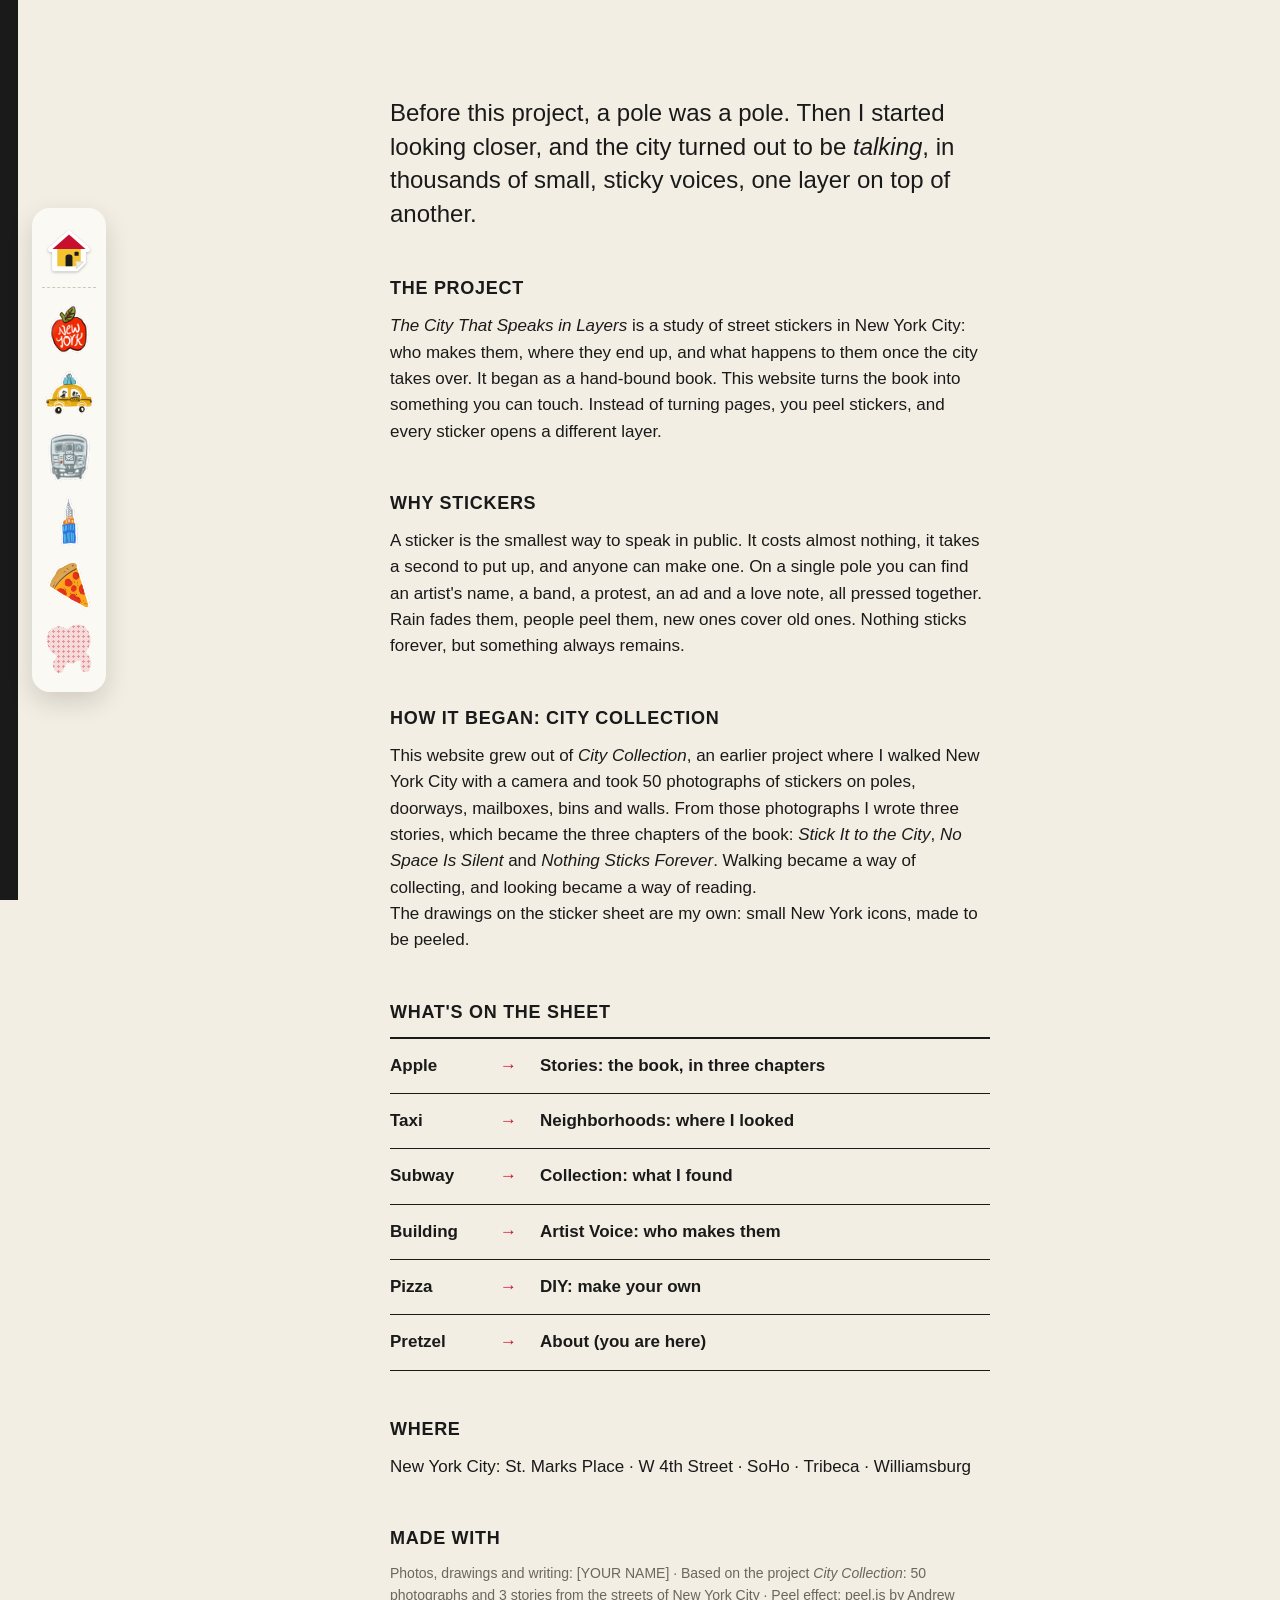
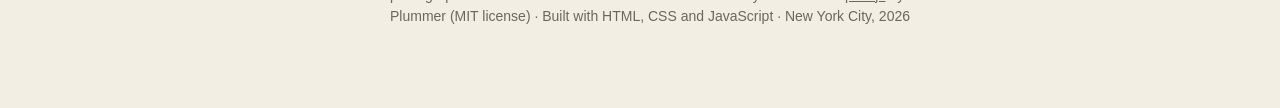
==== commit e7fd64bb: "Update stylesheet and script version numbers" ====
--- a/about.html
+++ b/about.html
@@ -5,7 +5,7 @@
   <meta name="viewport" content="width=device-width, initial-scale=1.0">
   <title>About · The City That Speaks in Layers</title>
   <link rel="stylesheet" href="peel.css">
-  <link rel="stylesheet" href="style.css?v=19">
+  <link rel="stylesheet" href="style.css?v=27">
 </head>
 <body>
 
@@ -108,6 +108,6 @@
 
   <script src="peel.js"></script>
   <script src="sticker-shapes.js"></script>
-  <script src="menu.js?v=19"></script>
+  <script src="menu.js?v=27"></script>
 </body>
 </html>
--- a/style.css
+++ b/style.css
@@ -1,248 +1,1460 @@
-/* ===================== STICKER SHEET (homepage) =====================
-   Uses peel.js by Andrew Plummer (MIT license):
-   https://github.com/andrewplummer/peel-js
-
-   - hover:   the corner lifts a little
-   - drag:    peel the sticker with your mouse or finger
-   - let go early:  it springs back down with a bounce
-   - pull far / flick fast:  it tumbles away the way you threw it,
-                             leaving a sticky ghost mark, then the page opens
-   - tap:     it peels off by itself                                       */
-
-// set to true to stay on the sheet (stickers pop back instead of opening pages)
-const DEMO_MODE = document.body.dataset.demo === 'true';
-
-const cells = document.querySelectorAll('.sticker-cell');
-
-// stickers are bigger on a big screen (1 = normal size)
-const SIZE = window.innerWidth > 800 ? 1.4 : 1;
-
-// make a bigger copy of a sticker's size and outline
-function scaleShape(s) {
-  return {
-    file: s.file,
-    src: s.src,
-    w: Math.round(s.w * SIZE),
-    h: Math.round(s.h * SIZE),
-    points: s.points.split(' ').map(function (p) {
-      return p.split(',').map(function (n) { return (n * SIZE).toFixed(1); }).join(',');
-    }).join(' ')
-  };
-}
-
-cells.forEach(function (cell, i) {
-  const shape = scaleShape(STICKER_SHAPES[cell.dataset.sticker]);
-  const el    = cell.querySelector('.peel');
-  const under = cell.querySelector('.under');
-  const ghost = cell.querySelector('.ghost');
-
-  // 1. size the sticker and give it its drawing
-  const slot = cell.querySelector('.slot');
-  slot.style.width  = el.style.width  = shape.w + 'px';
-  slot.style.height = el.style.height = shape.h + 'px';
-  el.querySelector('.peel-top').style.backgroundImage = 'url("' + (shape.src || 'images/' + shape.file) + '")';
-
-  // the ghost mark has the same outline as the sticker
-  ghost.style.clipPath = 'polygon(' + shape.points.split(' ').map(function (p) {
-    const xy = p.split(',');
-    return xy[0] + 'px ' + xy[1] + 'px';
-  }).join(', ') + ')';
-
-  // 2. make it peelable, cut to the drawing's outline
-  // the box corner we peel from (set in index.html)...
-  const box = { TOP_LEFT: [0, 0], TOP_RIGHT: [shape.w, 0],
-                BOTTOM_LEFT: [0, shape.h], BOTTOM_RIGHT: [shape.w, shape.h] }[cell.dataset.corner];
-
-  // ...moved to the nearest point of the drawing's outline,
-  // so the curl is on the sticker itself, not on empty space
-  const start = { x: box[0], y: box[1] };
-  let best = Infinity;
-  shape.points.split(' ').forEach(function (p) {
-    const xy = p.split(',').map(Number);
-    const d = Math.hypot(xy[0] - box[0], xy[1] - box[1]);
-    if (d < best) { best = d; start.x = xy[0]; start.y = xy[1]; }
-  });
-
-  const peel = new Peel(el, {
-    corner: [start.x, start.y],
-    polygon: { points: shape.points },
-    topShadow: false,
-    bottomShadow: false,
-    backShadowAlpha: 0.15,
-    backReflection: true,          // the shine along the fold
-    backReflectionAlpha: 0.5,
-    backReflectionSize: 0.04
-  });
-
-  // direction from the corner toward the middle of the sticker
-  const mid  = { x: shape.w / 2, y: shape.h / 2 };
-  const dist = Math.hypot(mid.x - start.x, mid.y - start.y);
-  const dir  = { x: (mid.x - start.x) / dist, y: (mid.y - start.y) / dist };
-  function along(d) { return { x: start.x + dir.x * d, y: start.y + dir.y * d }; }
-
-  const small = Math.min(shape.w, shape.h);
-  const rest  = along(small * 0.22);   // resting: a corner already curled up, so people see it can peel
-  const lift  = along(small * 0.5);    // hover: it lifts more
-  const off   = along(dist * 4);       // all the way off
-
-  let pos = { x: rest.x, y: rest.y };
-  const fullDistance = Math.hypot(off.x - start.x, off.y - start.y);
-  const restAmount   = Math.hypot(rest.x - start.x, rest.y - start.y) / fullDistance;
-  let dragging = false;
-  let leaving  = false;
-  let anim     = null;
-  let trail    = [];   // the last few pointer positions, to measure the flick
-
-  // how far the sticker is peeled: 0 = stuck down, 1 = all the way off
-  function amountPeeled() {
-    const full = Math.hypot(off.x - start.x, off.y - start.y);
-    return Math.hypot(pos.x - start.x, pos.y - start.y) / full;
-  }
-
-  // move the peeled corner to (x, y)
-  function setPos(x, y) {
-    pos = { x: x, y: y };
-    peel.setPeelPosition(x, y);
-    // the page name only starts to show once you peel past the resting curl
-    under.style.opacity = Math.max(0, Math.min(1, (amountPeeled() - restAmount - 0.03) * 4));
-  }
-
-  // easing curves
-  function easeOut(t) { return 1 - Math.pow(1 - t, 3); }
-  function easeIn(t)  { return t * t; }
-  function springy(t) {                       // overshoots and wobbles
-    if (t === 0 || t === 1) return t;
-    return Math.pow(2, -9 * t) * Math.sin((t * 9 - 0.75) * (2 * Math.PI / 3)) + 1;
-  }
-
-  // smoothly move the corner to a point
-  function animateTo(target, ms, ease, done) {
-    cancelAnimationFrame(anim);
-    const from = { x: pos.x, y: pos.y };
-    const t0 = performance.now();
-    function step(now) {
-      const t = Math.min(1, (now - t0) / ms);
-      const e = ease(t);
-      setPos(from.x + (target.x - from.x) * e,
-             from.y + (target.y - from.y) * e);
-      if (t < 1) anim = requestAnimationFrame(step);
-      else if (done) done();
-    }
-    anim = requestAnimationFrame(step);
-  }
-
-  // let go too early: spring back down with a bounce
-  function snapBack() {
-    animateTo(rest, 750, springy);
-  }
-
-  // peel it off and throw it in direction (vx, vy)
-  function tumble(vx, vy) {
-    if (leaving) return;
-    leaving = true;
-    ghost.classList.add('show');               // sticky mark left behind
-
-    // finish peeling, then the whole sticker flies off spinning
-    animateTo(off, 380, easeIn, function () {
-      const speed = Math.max(1, Math.hypot(vx, vy));
-      const dx = (vx / speed) * 420;
-      const dy = (vy / speed) * 420 + 120;     // a little gravity
-      const spin = (vx >= 0 ? 1 : -1) * (160 + speed * 60);
-      el.style.setProperty('--tx', dx + 'px');
-      el.style.setProperty('--ty', dy + 'px');
-      el.style.setProperty('--spin', spin + 'deg');
-      el.classList.add('tumbling');
-
-      setTimeout(function () {
-        if (DEMO_MODE) respawn();
-        else window.location.href = cell.href;
-      }, 550);
-    });
-  }
-
-  // demo: the sticker pops back onto the sheet
-  function respawn() {
-    setTimeout(function () {
-      el.classList.remove('tumbling');
-      setPos(rest.x, rest.y);
-      el.classList.add('pop');
-      ghost.classList.remove('show');
-      setTimeout(function () { el.classList.remove('pop'); leaving = false; }, 450);
-    }, 700);
-  }
-
-  // tap: throw it away from the corner it peels from
-  function tapOff() {
-    tumble(dir.x, dir.y);
-  }
-
-  // hover: lift the corner a little
-  cell.addEventListener('mouseenter', function () {
-    if (!dragging && !leaving) animateTo(lift, 250, easeOut);
-  });
-  cell.addEventListener('mouseleave', function () {
-    if (!dragging && !leaving) animateTo(rest, 300, easeOut);
-  });
-
-  // drag: the corner follows the mouse / finger
-  peel.handleDrag(function (evt) {
-    if (leaving) return;
-    dragging = true;
-    cancelAnimationFrame(anim);
-    const p = evt.changedTouches ? evt.changedTouches[0] : evt;
-    const box = el.getBoundingClientRect();
-    setPos(p.clientX - box.left, p.clientY - box.top);
-
-    // remember where the pointer was, to know how fast it's moving
-    trail.push({ x: p.clientX, y: p.clientY, t: performance.now() });
-    if (trail.length > 5) trail.shift();
-  });
-
-  peel.handlePress(tapOff);
-
-  // let go after dragging
-  function release() {
-    if (!dragging) return;
-    dragging = false;
-
-    // flick speed (pixels per millisecond)
-    let vx = 0, vy = 0;
-    if (trail.length > 1) {
-      const a = trail[0], b = trail[trail.length - 1];
-      const dt = Math.max(1, b.t - a.t);
-      vx = (b.x - a.x) / dt;
-      vy = (b.y - a.y) / dt;
-    }
-    trail = [];
-    const flick = Math.hypot(vx, vy) > 0.8;
-
-    if (flick || amountPeeled() > 0.3) {
-      // thrown, or pulled far enough: off it goes
-      if (!flick) { vx = dir.x; vy = dir.y; }
-      tumble(vx, vy);
-    } else {
-      snapBack();
-    }
-  }
-  document.addEventListener('mouseup', release);
-  document.addEventListener('touchend', release);
-
-  // the link itself: JavaScript opens the page after the peel.
-  // (keyboard users pressing Enter still go straight to the page)
-  cell.addEventListener('click', function (evt) {
-    if (evt.detail !== 0) evt.preventDefault();
-  });
-
-  // coming back with the Back button: stick everything back down
-  window.addEventListener('pageshow', function () {
-    leaving = false;
-    dragging = false;
-    cancelAnimationFrame(anim);
-    el.classList.remove('tumbling');
-    ghost.classList.remove('show');
-    setPos(rest.x, rest.y);
-  });
-
-  // stickers get "slapped" onto the sheet one by one
-  cell.style.animationDelay = (i * 0.12) + 's';
-});
+/* ---------- COLORS (from the book cover) ---------- */
+:root {
+  --paper: #F2EEE3;   /* background */
+  --sheet: #FBF9F4;   /* sticker sheet backing */
+  --ink:   #1A1A1A;   /* black, like the spine */
+  --green: #2F5233;
+  --red:   #C8102E;
+  --grey:  #6B675F;
+}
+
+/* ---------- BASICS ---------- */
+* {
+  box-sizing: border-box;   /* padding doesn't make boxes bigger */
+}
+
+/* peeled stickers can stick out past the screen edge: don't let that
+   make the page scroll sideways (important on phones) */
+html {
+  overflow-x: clip;
+}
+
+body {
+  overflow-x: hidden;
+  margin: 0;
+  background: var(--paper);
+  color: var(--ink);
+  font-family: Arial, Helvetica, sans-serif;
+}
+
+img {
+  max-width: 100%;          /* images never overflow their box */
+  display: block;
+}
+
+a {
+  color: inherit;
+  text-decoration: none;
+}
+
+/* ---------- SPINE ---------- */
+.spine {
+  position: fixed;          /* stays put when you scroll */
+  left: 0;
+  top: 0;
+  width: 18px;
+  height: 100vh;            /* full screen height */
+  background: var(--ink);
+}
+
+/* ---------- HEADER ---------- */
+.site-header {
+  max-width: 760px;
+  margin: 0 auto;           /* centers it */
+  padding: 40px 40px 24px;
+  display: flex;
+  flex-direction: column;   /* title on top, label underneath */
+  align-items: center;
+  gap: 12px;
+  text-align: center;
+}
+
+.site-header h1 {
+  margin: 0;
+  font-size: 44px;
+  font-weight: 900;
+  line-height: 0.95;
+}
+
+.green { color: var(--green); }
+.red   { color: var(--red); }
+
+.small-label {
+  margin: 0;
+  font-family: "Courier New", monospace;
+  font-size: 12px;
+  letter-spacing: 0.06em;
+  color: var(--grey);
+}
+
+/* ---------- LAYOUT: stickers stuck across a real sticker wall ---------- */
+.home {
+  position: relative;       /* the stickers are placed inside this box */
+  min-height: 100vh;        /* full screen */
+  overflow: hidden;
+  /* dark layer on top of the photo so my stickers stand out */
+  background:
+    linear-gradient(rgba(20, 20, 20, 0.3), rgba(20, 20, 20, 0.3)),
+    url("images/sticker-wall.jpg") center / cover no-repeat;
+}
+
+/* the old cream sheet is gone: the wall is the sheet now */
+.sheet,
+.sticker-grid {
+  position: static;
+}
+
+/* every sticker is placed by hand on the wall */
+.sticker-cell {
+  position: absolute;
+  left: var(--x);
+  top: var(--y);
+  translate: -50% -50%;     /* center the sticker on its spot */
+  rotate: var(--r);         /* a little tilt, like a real slap */
+  display: flex;
+  flex-direction: column;
+  align-items: center;
+  text-align: center;
+}
+
+/* where each sticker sits: x across, y down, tilt */
+.sticker-cell[data-sticker="apple"]    { --x: 20%; --y: 30%; --r: -7deg; }
+.sticker-cell[data-sticker="taxi"]     { --x: 48%; --y: 20%; --r:  5deg; }
+.sticker-cell[data-sticker="subway"]   { --x: 78%; --y: 34%; --r: -3deg; }
+.sticker-cell[data-sticker="building"] { --x: 30%; --y: 72%; --r:  4deg; }
+.sticker-cell[data-sticker="pizza"]    { --x: 56%; --y: 60%; --r: -9deg; }
+.sticker-cell[data-sticker="pretzel"]  { --x: 82%; --y: 76%; --r:  7deg; }
+
+/* ===================== STICKERS (peel.js) =====================
+   Peel effect: peel.js by Andrew Plummer (MIT license)
+   https://github.com/andrewplummer/peel-js */
+
+.sticker-cell {
+  height: 170px;                   /* every cell the same height */
+  justify-content: center;
+  -webkit-tap-highlight-color: transparent;
+  animation: slap 450ms cubic-bezier(.2, 1.4, .4, 1) both;
+}
+
+/* sticker drops onto the sheet with a little bounce */
+@keyframes slap {
+  0%   { opacity: 0; transform: scale(1.5) rotate(-8deg); }
+  60%  { opacity: 1; }
+  100% { opacity: 1; transform: scale(1) rotate(0); }
+}
+
+/* the spot on the sheet where a sticker sits */
+.slot {
+  position: relative;
+}
+
+.sticker-cell .peel {
+  position: relative;
+  z-index: 2;
+  cursor: grab;
+  filter: drop-shadow(0 6px 10px rgba(0, 0, 0, 0.45));   /* lifts it off the wall */
+}
+
+/* sticky ghost mark: the glue left on the sheet, same shape as the sticker */
+.ghost {
+  position: absolute;
+  inset: 0;
+  z-index: 0;
+  background-color: rgba(251, 249, 244, 0.88);   /* torn paper left on the wall */
+  background-image: radial-gradient(rgba(26, 26, 26, 0.12) 1px, transparent 1.4px);
+  background-size: 6px 6px;      /* little dots, like dried glue */
+}
+
+/* thrown: the sticker flies off spinning */
+.sticker-cell .peel.tumbling {
+  transform: translate(var(--tx), var(--ty)) rotate(var(--spin));
+  opacity: 0;
+  transition: transform 550ms cubic-bezier(.3, .1, .6, 1), opacity 550ms ease-in;
+}
+
+/* demo: the sticker pops back on */
+.sticker-cell .peel.pop {
+  animation: slap 450ms cubic-bezier(.2, 1.4, .4, 1) both;
+}
+
+.sticker-cell .peel:active {
+  cursor: grabbing;
+}
+
+/* front: the drawing */
+.sticker-cell .peel-top {
+  background-color: transparent;
+  background-size: 100% 100%;
+}
+
+/* back of the sticker paper */
+.sticker-cell .peel-back {
+  background-color: #EFEAE0;
+}
+
+/* what's under the sticker: see-through, so the page name shows */
+.sticker-cell .peel-bottom {
+  background-color: transparent;
+}
+
+/* the page name hidden under each sticker */
+.sticker-cell .under {
+  position: absolute;
+  top: 50%;
+  left: 50%;
+  transform: translate(-50%, -50%);
+  z-index: 1;
+  white-space: nowrap;
+  font-family: "Courier New", monospace;
+  font-size: 13px;
+  font-weight: 700;
+  letter-spacing: 0.06em;
+  color: var(--red);
+  opacity: 0;                      /* JavaScript fades it in as you peel */
+  pointer-events: none;
+}
+
+/* ---------- PHONES ---------- */
+@media (max-width: 800px) {
+  .site-header h1 {
+    font-size: 30px;
+  }
+  /* tall screen: 2 columns, 3 rows, still a bit messy */
+  .sticker-cell[data-sticker="apple"]    { --x: 30%; --y: 20%; }
+  .sticker-cell[data-sticker="taxi"]     { --x: 72%; --y: 26%; }
+  .sticker-cell[data-sticker="subway"]   { --x: 32%; --y: 48%; }
+  .sticker-cell[data-sticker="building"] { --x: 72%; --y: 54%; }
+  .sticker-cell[data-sticker="pizza"]    { --x: 30%; --y: 78%; }
+  .sticker-cell[data-sticker="pretzel"]  { --x: 70%; --y: 82%; }
+}
+
+/* ===================== INNER PAGES (About, Stories, etc.) ===================== */
+
+/* "back to the sheet" link, bottom center */
+.back-link {
+  display: block;
+  width: fit-content;       /* only as wide as the text */
+  margin: 0 auto 48px;      /* auto = centered left-right */
+  padding: 10px 18px;
+  border: 1.5px solid var(--ink);
+  border-radius: 999px;     /* pill shape */
+}
+
+.back-link:hover {
+  color: var(--red);
+  border-color: var(--red);
+}
+
+/* centered column for the page */
+.page {
+  max-width: 680px;
+  margin: 0 auto;
+  padding: 48px 40px 80px;
+}
+
+/* page title */
+.page-header h1 {
+  margin: 8px 0 0;
+  font-size: 64px;
+  font-weight: 900;
+  line-height: 0.95;
+}
+
+/* space between sections */
+.page-section {
+  margin-top: 48px;
+}
+
+/* small section headings: THE PROJECT, WHERE... */
+.page-section h2 {
+  margin: 0 0 14px;
+  font-size: 18px;
+  font-weight: 900;
+  letter-spacing: 0.04em;
+}
+
+/* normal paragraphs */
+.page-section p {
+  margin: 0;
+  font-size: 17px;
+  line-height: 1.55;
+}
+
+/* the big opening sentence */
+.page-section .lead {
+  font-size: 24px;
+  line-height: 1.4;
+  font-weight: 500;
+}
+
+/* "What's on the sheet" table: sticker -> page */
+.swap-table p {
+  display: grid;
+  grid-template-columns: 110px 40px 1fr;
+  padding: 14px 0;
+  border-bottom: 1px solid var(--ink);
+  font-weight: 700;
+}
+
+.swap-table p:first-child {
+  border-top: 2px solid var(--ink);
+}
+
+/* ---------- PHONES (inner pages) ---------- */
+@media (max-width: 800px) {
+  .page {
+    padding: 20px 20px 60px 34px;   /* extra left space for the spine */
+  }
+  .page-header h1 {
+    font-size: 9vw;                  /* shrinks with the screen so long titles fit */
+  }
+  .page-section .lead {
+    font-size: 20px;
+  }
+}
+
+/* ===================== ARTIST VOICE PAGE ===================== */
+
+/* one artist: picture on the left, text on the right */
+.artist {
+  display: grid;
+  grid-template-columns: minmax(0, 1fr) minmax(0, 1fr);   /* always two equal halves */
+  gap: 32px;
+  align-items: start;
+  margin-top: 48px;
+  padding-top: 32px;
+  border-top: 2px solid var(--ink);
+}
+
+/* picture space: shows a grey box until the image is added */
+.artist-photo {
+  margin: 0;
+}
+
+.artist-photo img {
+  width: 100%;
+  aspect-ratio: 4 / 5;             /* portrait-shaped box */
+  object-fit: cover;               /* photo fills the box without stretching */
+  background: #E1DCCF;             /* grey placeholder when there's no image yet */
+  border-radius: 14px;
+  margin-bottom: 8px;
+}
+
+/* every artist name: exactly the same size, on one line.
+   works for h1, h2, h3... and anything inside them (b, span, font).
+   !important wins over any other size, even one typed in the HTML. */
+.artist :is(h1, h2, h3, h4, h5, h6),
+.artist :is(h1, h2, h3, h4, h5, h6) * {
+  margin: 6px 0 14px !important;
+  font-family: Arial, Helvetica, sans-serif !important;
+  font-size: 30px !important;
+  font-weight: 900 !important;
+  line-height: 1 !important;
+  letter-spacing: 0 !important;
+  text-transform: uppercase !important;
+}
+.artist :is(h1, h2, h3, h4, h5, h6) * {
+  margin: 0 !important;               /* no extra space for the inside parts */
+}
+
+.artist-text p {
+  margin: 0;
+  font-size: 17px;
+  line-height: 1.55;
+}
+
+.artist-text .small-label {
+  font-size: 12px;                 /* keep "ARTIST 01" small */
+}
+
+/* phones: picture on top, text underneath */
+@media (max-width: 800px) {
+  .artist {
+    grid-template-columns: 1fr;
+  }
+  .artist :is(h1, h2, h3, h4, h5, h6),
+  .artist :is(h1, h2, h3, h4, h5, h6) * {
+    font-size: 26px !important;
+    white-space: normal;
+  }
+}
+
+/* ===================== NEIGHBORHOODS PAGE ===================== */
+
+/* this page is wider than the others, to fit the map */
+.page-wide {
+  max-width: 1040px;
+}
+
+/* map on the left, card on the right, same height */
+.hood-layout {
+  display: grid;
+  grid-template-columns: 1.3fr 1fr;
+  gap: 28px;
+  align-items: stretch;
+  margin-top: 40px;
+}
+
+.map-col {
+  display: flex;
+  flex-direction: column;
+  gap: 14px;
+}
+
+/* names under the map */
+.hood-names {
+  display: grid;
+  grid-template-columns: repeat(5, 1fr);   /* 5 equal buttons in one row */
+  gap: 6px;
+}
+
+.hood-name {
+  padding: 7px 4px;
+  white-space: nowrap;
+  border: 1.5px solid var(--ink);
+  border-radius: 999px;
+  background: transparent;
+  font-family: "Courier New", monospace;
+  font-size: 11px;
+  font-weight: 700;
+  color: var(--ink);
+  cursor: pointer;
+}
+
+.hood-name b {
+  color: var(--green);
+  margin-right: 4px;
+}
+
+.hood-name:hover {
+  border-color: var(--red);
+  color: var(--red);
+}
+
+.hood-name.active {
+  background: var(--ink);
+  color: #ffffff;
+}
+
+.hood-name.active b {
+  color: #ffffff;
+}
+
+/* the card sits on a paper panel, like the sticker sheet */
+.hood-cards {
+  padding: 22px;
+  background: var(--sheet);
+  border-radius: 18px;
+  box-shadow: 0 18px 40px rgba(0, 0, 0, 0.12);
+}
+
+/* the map: pins are placed on top of it */
+.map {
+  position: relative;
+  border-radius: 18px;
+  overflow: hidden;
+  box-shadow: 0 18px 40px rgba(0, 0, 0, 0.12);
+}
+
+/* the map keeps its shape even before it loads, so pins never pile up */
+.map-art {
+  display: block;
+  width: 100%;
+  height: auto;
+  aspect-ratio: 6 / 5;
+  object-fit: cover;
+}
+
+/* a pin = a small round sticker */
+.pin {
+  position: absolute;
+  width: 42px;
+  height: 42px;
+  margin: -21px 0 0 -21px;         /* so left/top point to the pin's center */
+  border: 4px solid #ffffff;       /* white sticker edge */
+  border-radius: 50%;
+  background: var(--green);
+  color: #ffffff;
+  font-family: "Courier New", monospace;
+  font-size: 16px;
+  font-weight: 700;
+  cursor: pointer;
+  box-shadow: 0 3px 6px rgba(0, 0, 0, 0.25);
+  transform: rotate(-6deg);
+  transition: transform 200ms ease, box-shadow 200ms ease, background 200ms ease;
+}
+
+/* hover: the sticker lifts up a little */
+.pin:hover {
+  transform: rotate(4deg) translateY(-4px) scale(1.1);
+  box-shadow: 0 8px 14px rgba(0, 0, 0, 0.25);
+}
+
+/* the pin you clicked */
+.pin.active {
+  background: var(--red);
+  transform: scale(1.15);
+}
+
+/* cards: all hidden, except the one with class "show" */
+.hood {
+  display: none;
+}
+
+.hood.show {
+  display: block;
+  animation: hood-in 300ms ease;
+}
+
+@keyframes hood-in {
+  from { opacity: 0; transform: translateY(10px); }
+  to   { opacity: 1; transform: translateY(0); }
+}
+
+/* photo frame: every photo is cropped to the same shape,
+   whether it's tall or wide, so the layout never jumps */
+.hood-photo,
+.hood figure {
+  position: relative;
+  width: 100%;
+  aspect-ratio: 3 / 4;   /* tall, like a phone photo, so it fits without cutting much */
+  margin: 0 0 14px;
+  overflow: hidden;
+  border-radius: 14px;
+  background: #E1DCCF;              /* grey until the photo loads */
+}
+
+/* ANY photo in a neighborhood card fills the same 4:3 frame.
+   tall or wide, the extra is cropped. !important beats
+   width="" / height="" typed on the <img> in the HTML. */
+.hood img {
+  display: block;
+  width: 100% !important;
+  height: auto !important;
+  max-width: none !important;
+  aspect-ratio: 3 / 4;   /* tall, like a phone photo, so it fits without cutting much */
+  object-fit: cover;
+  object-position: center;
+  border-radius: 14px;
+  margin-bottom: 14px;
+}
+
+/* inside a frame, the photo fills the frame exactly */
+.hood-photo img,
+.hood figure img {
+  position: absolute;
+  inset: 0;
+  height: 100% !important;
+  aspect-ratio: auto;
+  border-radius: 0;
+  margin: 0;
+}
+
+.hood h2 {
+  margin: 6px 0 10px;
+  font-size: 32px;
+  font-weight: 900;
+  line-height: 1;
+}
+
+.hood p {
+  margin: 0;
+  font-size: 17px;
+  line-height: 1.5;
+}
+
+.hood .small-label {
+  font-size: 12px;
+}
+
+/* the short line under the name */
+.hood .hood-lead {
+  font-weight: 700;
+}
+
+/* the longer text under it */
+.hood .hood-body {
+  margin-top: 10px;
+  font-size: 15px;
+  line-height: 1.55;
+  color: #3a3833;
+}
+
+/* little tags under the sentence */
+.tags {
+  display: flex;
+  flex-wrap: wrap;
+  gap: 8px;
+  margin-top: 14px !important;
+}
+
+.tags span {
+  padding: 4px 10px;
+  border: 1.5px solid var(--ink);
+  border-radius: 999px;
+  font-family: "Courier New", monospace;
+  font-size: 12px;
+}
+
+/* phones: map on top, card underneath */
+@media (max-width: 800px) {
+  .hood-layout {
+    grid-template-columns: 1fr;
+  }
+  .hood-names {
+    grid-template-columns: repeat(3, 1fr);
+  }
+  .pin {
+    width: 34px;
+    height: 34px;
+    margin: -17px 0 0 -17px;
+    font-size: 13px;
+  }
+}
+
+/* ===================== STORIES PAGE (the book, as layers) ===================== */
+
+/* chapter tabs */
+.chapter-tabs {
+  display: flex;
+  flex-wrap: wrap;
+  justify-content: center;
+  gap: 8px;
+}
+
+.chapter-tab {
+  padding: 9px 16px;
+  border: 1.5px solid var(--ink);
+  border-radius: 999px;
+  background: transparent;
+  font-family: "Courier New", monospace;
+  font-size: 12px;
+  font-weight: 700;
+  letter-spacing: 0.04em;
+  color: var(--ink);
+  cursor: pointer;
+}
+
+.chapter-tab b {
+  color: var(--red);
+}
+.chapter-tab[data-chapter="0"] b { color: #58212F; }
+.chapter-tab[data-chapter="1"] b { color: #123B4A; }
+.chapter-tab[data-chapter="2"] b { color: #F04B3A; }
+.chapter-tab.active b { color: #ffffff;
+  margin-right: 4px;
+}
+
+.chapter-tab:hover {
+  border-color: var(--red);
+}
+
+.chapter-tab.active {
+  background: var(--ink);
+  color: #ffffff;
+}
+
+/* only one chapter shows at a time */
+.chapter {
+  display: none;
+}
+
+.chapter.active {
+  display: block;
+}
+
+.chapter-sub {
+  margin: 16px 0 36px;
+  font-size: 17px;
+  font-style: italic;
+  text-align: center;
+  color: var(--grey);
+}
+
+/* the stack on the left, the text on the right */
+.chapter-layout {
+  display: grid;
+  grid-template-columns: 340px 1fr;
+  gap: 56px;
+  align-items: start;
+  max-width: 900px;
+  margin: 0 auto;
+}
+
+/* the pole: every sticker sits in the same spot, stacked */
+.pole {
+  position: relative;
+  width: 320px;
+  height: 420px;
+}
+
+.story {
+  position: absolute;
+  top: 0;
+  left: 0;
+  width: 320px;
+  height: 420px;
+  cursor: grab;
+}
+
+.story:active {
+  cursor: grabbing;
+}
+
+/* a sticker that has been peeled off */
+.story.gone {
+  display: none;
+}
+
+/* the front of each sticker: a poster with the big line */
+.story .peel-top {
+  display: flex;
+  flex-direction: column;
+  gap: 14px;
+  padding: 26px;
+  box-sizing: border-box;
+}
+
+.story-title {
+  margin: 0;
+  padding-right: 70px;            /* keep clear of the big number */
+  font-family: "Courier New", monospace;
+  font-size: 14px;
+  font-weight: 700;
+  letter-spacing: 0.06em;
+  line-height: 1.3;
+}
+
+.story-punch {
+  margin: auto 0 0;
+  font-size: 30px;
+  font-weight: 900;
+  line-height: 1.02;
+  letter-spacing: -0.01em;
+}
+
+/* big faint number in the corner */
+.story-num {
+  position: absolute;
+  top: 14px;
+  right: 20px;
+  font-size: 64px;
+  font-weight: 900;
+  line-height: 1;
+  opacity: 0.15;
+}
+
+/* back of the sticker paper */
+.story .peel-back {
+  background-color: #F6F3EC;
+}
+
+/* a sticker lying flat: its back is hidden */
+.story.flat .peel-back-outer-clip {
+  visibility: hidden;
+}
+
+/* see-through underneath, so the next layer shows */
+.story .peel-bottom {
+  background-color: transparent;
+}
+
+/* chapter colors for the story layers */
+.layer-c1a { background-color: #58212F; color: #ffffff; }   /* Windsor Wine */
+.layer-c1b { background-color: #9A7610; color: #ffffff; }   /* Dried Tobacco */
+.layer-c2a { background-color: #123B4A; color: #ffffff; }   /* Poseidon */
+.layer-c2b { background-color: #C9572D; color: #ffffff; }   /* Pureed Pumpkin */
+.layer-c3a { background-color: #879F88; color: #1A1A1A; }   /* Basil (dark text reads better) */
+.layer-c3b { background-color: #F04B3A; color: #ffffff; }   /* Cherry Tomato */
+
+.layer-c1a .small-label, .layer-c1b .small-label,
+.layer-c2a .small-label, .layer-c2b .small-label,
+.layer-c3b .small-label { color: rgba(255, 255, 255, 0.8); }
+.layer-c3a .small-label { color: rgba(26, 26, 26, 0.7); }
+
+/* paper colors for the layers */
+.layer-red   { background-color: var(--red);   color: #ffffff; }
+.layer-green { background-color: var(--green); color: #ffffff; }
+.layer-ink   { background-color: var(--ink);   color: #ffffff; }
+.layer-cream { background-color: #FBF9F4;      color: var(--ink); }
+
+.layer-red .small-label,
+.layer-green .small-label,
+.layer-ink .small-label {
+  color: rgba(255, 255, 255, 0.75);
+}
+
+/* the bare surface, under all the layers */
+.bare {
+  position: absolute;
+  inset: 0;
+  display: flex;
+  flex-direction: column;
+  align-items: center;
+  justify-content: center;
+  gap: 14px;
+  padding: 30px;
+  border: 2px dashed #CFC8B8;
+  border-radius: 10px;
+  text-align: center;
+}
+
+.bare-text {
+  margin: 0;
+  font-size: 24px;
+  font-weight: 900;
+  line-height: 1.1;
+}
+
+.restick,
+.next-chapter {
+  padding: 10px 18px;
+  border: 1.5px solid var(--ink);
+  border-radius: 999px;
+  background: transparent;
+  cursor: pointer;
+}
+
+.next-chapter {
+  background: var(--ink);
+  color: #ffffff;
+}
+
+.restick:hover,
+.next-chapter:hover {
+  color: #ffffff;
+  background: var(--red);
+  border-color: var(--red);
+}
+
+/* the text of the sticker on top */
+.story-reader {
+  padding-top: 8px;
+}
+
+.story-reader.fade-in {
+  animation: reader-in 400ms ease;
+}
+
+@keyframes reader-in {
+  from { opacity: 0; transform: translateY(8px); }
+  to   { opacity: 1; transform: translateY(0); }
+}
+
+/* label and title are on the sticker, so they're hidden beside it */
+.reader-label:empty,
+.reader-title:empty {
+  display: none;
+}
+
+.reader-end {
+  font-size: 24px !important;
+  font-weight: 900;
+  line-height: 1.2 !important;
+}
+
+.reader-title {
+  margin: 8px 0 18px;
+  font-size: 30px;
+  font-weight: 900;
+  line-height: 1.05;
+}
+
+.reader-text p {
+  margin: 0 0 12px;
+  font-size: 17px;
+  line-height: 1.6;
+}
+
+.pole-hint {
+  margin-top: 26px;
+}
+
+/* phones: stack on top, text underneath */
+@media (max-width: 800px) {
+  .chapter-layout {
+    grid-template-columns: 1fr;
+    gap: 28px;
+    justify-items: center;
+  }
+  .pole,
+  .story {
+    width: 280px;
+    height: 380px;
+  }
+  .story-punch {
+    font-size: 26px;
+  }
+  .chapter-tab {
+    padding: 7px 11px;
+    font-size: 10.5px;
+  }
+  .reader-title {
+    font-size: 24px;
+  }
+  .reader-text p {
+    font-size: 15px;
+  }
+}
+
+/* ===================== MINI STICKER SHEET (menu) =====================
+   The menu styles now live inside menu.js, so the menu always looks right
+   on every page, even if this file is an older copy. */
+
+/* ===================== COLLECTION PAGE ===================== */
+
+/* filter buttons */
+.filters {
+  display: flex;
+  flex-wrap: wrap;
+  justify-content: center;
+  gap: 8px;
+  margin-bottom: 36px;
+}
+
+.filter {
+  padding: 8px 14px;
+  border: 1.5px solid var(--ink);
+  border-radius: 999px;
+  background: transparent;
+  font-family: "Courier New", monospace;
+  font-size: 12px;
+  font-weight: 700;
+  letter-spacing: 0.04em;
+  color: var(--ink);
+  cursor: pointer;
+}
+
+.filter:hover {
+  color: var(--red);
+  border-color: var(--red);
+}
+
+.filter.active {
+  background: var(--ink);
+  color: #ffffff;
+}
+
+/* the album page: cream paper, like the sticker sheet */
+.album {
+  display: grid;
+  grid-template-columns: repeat(3, 1fr);
+  gap: 34px 28px;
+  padding: 36px;
+  background: var(--sheet);
+  border-radius: 22px;
+  box-shadow: 0 18px 40px rgba(0, 0, 0, 0.12);
+}
+
+/* one photo, stuck on like a sticker with a white edge */
+.item {
+  display: block;
+  padding: 8px;
+  border: none;
+  border-radius: 12px;
+  background: #ffffff;
+  box-shadow: 0 3px 8px rgba(0, 0, 0, 0.15);
+  cursor: pointer;
+  opacity: 0;                                  /* hidden until it's slapped on */
+  transform: rotate(var(--tilt)) scale(1.3);
+  transition: transform 200ms ease, box-shadow 200ms ease;
+}
+
+.item[hidden] {
+  display: none;
+}
+
+/* slapped on when you scroll to it */
+.item.stuck {
+  opacity: 1;
+  transform: rotate(var(--tilt));
+  animation: slap-photo 450ms cubic-bezier(.2, 1.4, .4, 1);
+}
+
+@keyframes slap-photo {
+  from { opacity: 0; transform: rotate(var(--tilt)) scale(1.3); }
+  to   { opacity: 1; transform: rotate(var(--tilt)) scale(1); }
+}
+
+/* hover: it lifts off the page a little */
+.item.stuck:hover {
+  transform: rotate(0deg) translateY(-6px) scale(1.03);
+  box-shadow: 0 14px 24px rgba(0, 0, 0, 0.2);
+}
+
+.item img {
+  width: 100%;
+  aspect-ratio: 4 / 5;
+  object-fit: cover;
+  border-radius: 6px;
+}
+
+.item-title {
+  display: block;
+  padding: 8px 4px 2px;
+  font-family: "Courier New", monospace;
+  font-size: 12px;
+  font-weight: 700;
+  letter-spacing: 0.04em;
+  text-align: left;
+  text-transform: uppercase;
+  color: var(--ink);
+}
+
+/* note and place only show in the big view */
+.item-note,
+.item-place {
+  display: none;
+}
+
+.album-hint {
+  margin-top: 26px;
+  text-align: center;
+}
+
+/* ---------- the big view ---------- */
+.lightbox {
+  position: fixed;
+  inset: 0;
+  z-index: 100;
+  display: flex;
+  align-items: center;
+  justify-content: center;
+  gap: 16px;
+  padding: 24px;
+  background: rgba(26, 26, 26, 0.88);
+}
+
+.lightbox[hidden] {
+  display: none;
+}
+
+.lb-card {
+  display: grid;
+  grid-template-columns: auto;     /* just the photo, with its name underneath */
+  justify-items: center;
+  gap: 10px;
+  max-width: 1000px;
+  max-height: 88vh;
+  margin: 0;
+  padding: 14px;
+  background: var(--sheet);
+  border-radius: 16px;
+  animation: slap 400ms cubic-bezier(.2, 1.4, .4, 1);
+}
+
+.lb-img {
+  max-width: 100%;
+  max-height: calc(88vh - 90px);   /* leaves room for the name underneath */
+  object-fit: contain;
+  border-radius: 8px;
+}
+
+.lb-card figcaption {
+  text-align: center;
+}
+
+.lb-title {
+  margin: 2px 0 4px;
+  font-size: 22px;
+  font-weight: 900;
+  line-height: 1.05;
+}
+
+.lb-note {
+  margin: 0;
+  font-size: 16px;
+  line-height: 1.55;
+}
+
+.lb-close,
+.lb-prev,
+.lb-next {
+  border: 1.5px solid #ffffff;
+  border-radius: 999px;
+  background: transparent;
+  color: #ffffff;
+  font-size: 22px;
+  width: 46px;
+  height: 46px;
+  cursor: pointer;
+  flex-shrink: 0;
+}
+
+.lb-close {
+  position: absolute;
+  top: 18px;
+  right: 18px;
+}
+
+.lb-close:hover,
+.lb-prev:hover,
+.lb-next:hover {
+  background: #ffffff;
+  color: var(--ink);
+}
+
+/* phones */
+@media (max-width: 800px) {
+  .album {
+    grid-template-columns: repeat(2, 1fr);
+    gap: 20px 14px;
+    padding: 18px;
+  }
+  .lightbox {
+    flex-wrap: wrap;
+    align-content: center;
+    padding: 70px 14px 20px;
+  }
+  .lb-card {
+    grid-template-columns: 1fr;
+    max-height: none;
+    order: -1;
+    width: 100%;
+    gap: 12px;
+  }
+  .lb-img {
+    max-height: 50vh;
+    margin: 0 auto;
+  }
+  .lb-title {
+    font-size: 22px;
+  }
+  .lb-note {
+    font-size: 14px;
+  }
+}
+
+/* ===================== DIY PAGE (make your own sticker) ===================== */
+
+.speech-intro {
+  max-width: 640px;
+  margin: 0 auto 32px;
+  font-size: 20px;
+  line-height: 1.45;
+  text-align: center;
+}
+
+.speech {
+  display: grid;
+  grid-template-columns: 280px 1fr;
+  gap: 28px;
+  align-items: start;
+}
+
+/* the sticker maker panel */
+.maker {
+  display: flex;
+  flex-direction: column;
+  gap: 10px;
+  padding: 22px;
+  background: var(--sheet);
+  border-radius: 18px;
+  box-shadow: 0 18px 40px rgba(0, 0, 0, 0.12);
+}
+
+.maker .small-label {
+  margin-top: 6px;
+}
+
+.maker-text {
+  padding: 10px 12px;
+  border: 1.5px solid var(--ink);
+  border-radius: 8px;
+  background: #ffffff;
+  font-family: "Courier New", monospace;
+  font-size: 15px;
+  font-weight: 700;
+  text-transform: uppercase;
+}
+
+.maker-row {
+  display: flex;
+  gap: 8px;
+}
+
+.pick {
+  flex: 1;
+  padding: 8px 4px;
+  border: 1.5px solid var(--ink);
+  border-radius: 999px;
+  background: transparent;
+  font-family: "Courier New", monospace;
+  font-size: 11px;
+  font-weight: 700;
+  cursor: pointer;
+}
+
+.pick.active {
+  background: var(--ink);
+  color: #ffffff;
+}
+
+.swatch {
+  width: 34px;
+  height: 34px;
+  border: 2px solid #ffffff;
+  border-radius: 50%;
+  box-shadow: 0 0 0 1.5px #CFC8B8;
+  cursor: pointer;
+}
+
+.swatch.active {
+  box-shadow: 0 0 0 2.5px var(--ink);
+}
+
+.swatch[data-value="red"]    { background: var(--red); }
+.swatch[data-value="green"]  { background: var(--green); }
+.swatch[data-value="yellow"] { background: #F2C230; }
+.swatch[data-value="ink"]    { background: var(--ink); }
+.swatch[data-value="white"]  { background: #ffffff; }
+
+.maker-preview {
+  display: flex;
+  align-items: center;
+  justify-content: center;
+  min-height: 130px;
+  margin-top: 8px;
+  border: 1.5px dashed #CFC8B8;
+  border-radius: 12px;
+}
+
+.maker-preview .speech-sticker {
+  position: static;
+}
+
+.slap-btn {
+  padding: 14px;
+  border: none;
+  border-radius: 999px;
+  background: var(--red);
+  color: #ffffff;
+  font-family: "Courier New", monospace;
+  font-size: 13px;
+  font-weight: 700;
+  letter-spacing: 0.04em;
+  cursor: pointer;
+}
+
+.slap-btn:hover {
+  background: var(--ink);
+}
+
+.clear-btn {
+  border: none;
+  background: transparent;
+  cursor: pointer;
+  text-decoration: underline;
+}
+
+/* the wall: one of your photos, darkened a little (set by diy.js) */
+.wall {
+  position: relative;
+  min-height: 520px;
+  border-radius: 18px;
+  overflow: hidden;
+  background-color: #8A857B;
+  background-position: center;
+  background-size: cover;
+  box-shadow: 0 18px 40px rgba(0, 0, 0, 0.12);
+}
+
+/* blank wall option: plain painted concrete */
+.wall.plain {
+  background-color: #CFC8B8;
+}
+
+/* wall picker: little photo buttons */
+.wall-picker {
+  display: flex;
+  align-items: center;
+  flex-wrap: wrap;
+  gap: 8px;
+  margin-bottom: 12px;
+}
+
+.wall-pick {
+  width: 44px;
+  height: 44px;
+  border: 3px solid #ffffff;
+  border-radius: 10px;
+  background-size: cover;
+  background-position: center;
+  box-shadow: 0 0 0 1.5px #CFC8B8;
+  cursor: pointer;
+}
+
+.wall-pick.active {
+  box-shadow: 0 0 0 2.5px var(--ink);
+}
+
+.wall-plain {
+  background-color: #CFC8B8;
+}
+
+.wall-tools {
+  display: flex;
+  flex-wrap: wrap;
+  align-items: center;
+  gap: 14px;
+  margin-top: 12px;
+}
+
+.wall-tools .small-label:first-child {
+  flex: 1;
+}
+
+.reset-btn {
+  border: none;
+  background: transparent;
+  cursor: pointer;
+  text-decoration: underline;
+}
+
+.download-btn {
+  padding: 12px;
+  border: 1.5px solid var(--ink);
+  border-radius: 999px;
+  background: transparent;
+  font-family: "Courier New", monospace;
+  font-size: 13px;
+  font-weight: 700;
+  letter-spacing: 0.04em;
+  cursor: pointer;
+}
+
+.download-btn:hover {
+  background: var(--ink);
+  color: #ffffff;
+}
+
+/* every sticker on the wall can be moved */
+.wall .speech-sticker {
+  cursor: grab;
+  touch-action: none;
+}
+
+/* selected sticker: dashed outline + delete / download buttons */
+.wall .speech-sticker.selected {
+  outline: 2px dashed #ffffff;
+  outline-offset: 6px;
+  z-index: 5;
+}
+
+.sticker-tools {
+  position: absolute;
+  top: -16px;
+  right: -16px;
+  display: none;
+  gap: 4px;
+}
+
+/* the × and ⬇ buttons show when you hover a sticker (or tap it on a phone) */
+.speech-sticker.selected .sticker-tools,
+.wall .speech-sticker:hover .sticker-tools {
+  display: flex;
+}
+
+.wall-pick[hidden] {
+  display: none;
+}
+
+.sticker-tools button {
+  width: 30px;
+  height: 30px;
+  border: 2px solid #ffffff;
+  border-radius: 50%;
+  background: var(--ink);
+  color: #ffffff;
+  font-size: 15px;
+  line-height: 1;
+  cursor: pointer;
+  box-shadow: 0 2px 6px rgba(0, 0, 0, 0.3);
+}
+
+.sticker-tools .tool-del {
+  background: var(--red);
+}
+
+/* deleted: peels up and fades */
+.speech-sticker.peeling {
+  transition: transform 300ms ease-in, opacity 300ms ease-in;
+  transform: rotate(calc(var(--tilt) + 20deg)) translateY(-30px) scale(0.8);
+  opacity: 0;
+}
+
+/* a sticker (made by you or an example) */
+.speech-sticker {
+  position: absolute;
+  display: flex;
+  align-items: center;
+  justify-content: center;
+  max-width: 200px;
+  padding: 12px 16px;
+  border: 4px solid #ffffff;           /* white die-cut edge */
+  font-family: Arial, Helvetica, sans-serif;
+  font-size: 16px;
+  font-weight: 900;
+  line-height: 1.1;
+  text-align: center;
+  overflow-wrap: break-word;
+  box-shadow: 0 4px 8px rgba(0, 0, 0, 0.3);
+  transform: rotate(var(--tilt, 0deg));
+  user-select: none;
+}
+
+/* shapes */
+.speech-sticker.label  { border-radius: 8px; }
+.speech-sticker.circle { width: 120px; height: 120px; padding: 14px; border-radius: 50%; }
+.speech-sticker.bubble { border-radius: 26px 26px 26px 4px; }
+
+/* colors */
+.speech-sticker.red    { background: var(--red);   color: #ffffff; }
+.speech-sticker.green  { background: var(--green); color: #ffffff; }
+.speech-sticker.yellow { background: #F2C230;      color: var(--ink); }
+.speech-sticker.ink    { background: var(--ink);   color: #ffffff; }
+.speech-sticker.white  { background: #ffffff;      color: var(--ink); border-color: #ffffff; outline: 1.5px solid #DDD6C8; }
+
+.speech-sticker.dragging {
+  cursor: grabbing;
+  z-index: 10;
+  box-shadow: 0 14px 22px rgba(0, 0, 0, 0.35);
+}
+
+/* slapped onto the wall with a bounce */
+.speech-sticker.slapped {
+  animation: slap-sticker 450ms cubic-bezier(.2, 1.4, .4, 1);
+}
+
+@keyframes slap-sticker {
+  from { opacity: 0; transform: rotate(var(--tilt)) scale(1.6); }
+  to   { opacity: 1; transform: rotate(var(--tilt)) scale(1); }
+}
+
+/* phones: maker on top, wall underneath */
+@media (max-width: 800px) {
+  .speech {
+    grid-template-columns: 1fr;
+  }
+  .wall {
+    min-height: 420px;
+  }
+  .speech-intro {
+    font-size: 17px;
+  }
+  .speech-sticker {
+    font-size: 13px;
+    max-width: 130px;
+    padding: 10px 12px;
+  }
+  .speech-sticker.circle {
+    width: 100px;
+    height: 100px;
+  }
+  .wall-pick {
+    width: 36px;
+    height: 36px;
+  }
+  .wall-picker {
+    gap: 6px;
+  }
+}
+
+/* About page: credits line */
+.page-section .credits {
+  font-size: 14px;
+  color: var(--grey);
+}
+.credits a {
+  text-decoration: underline;
+}
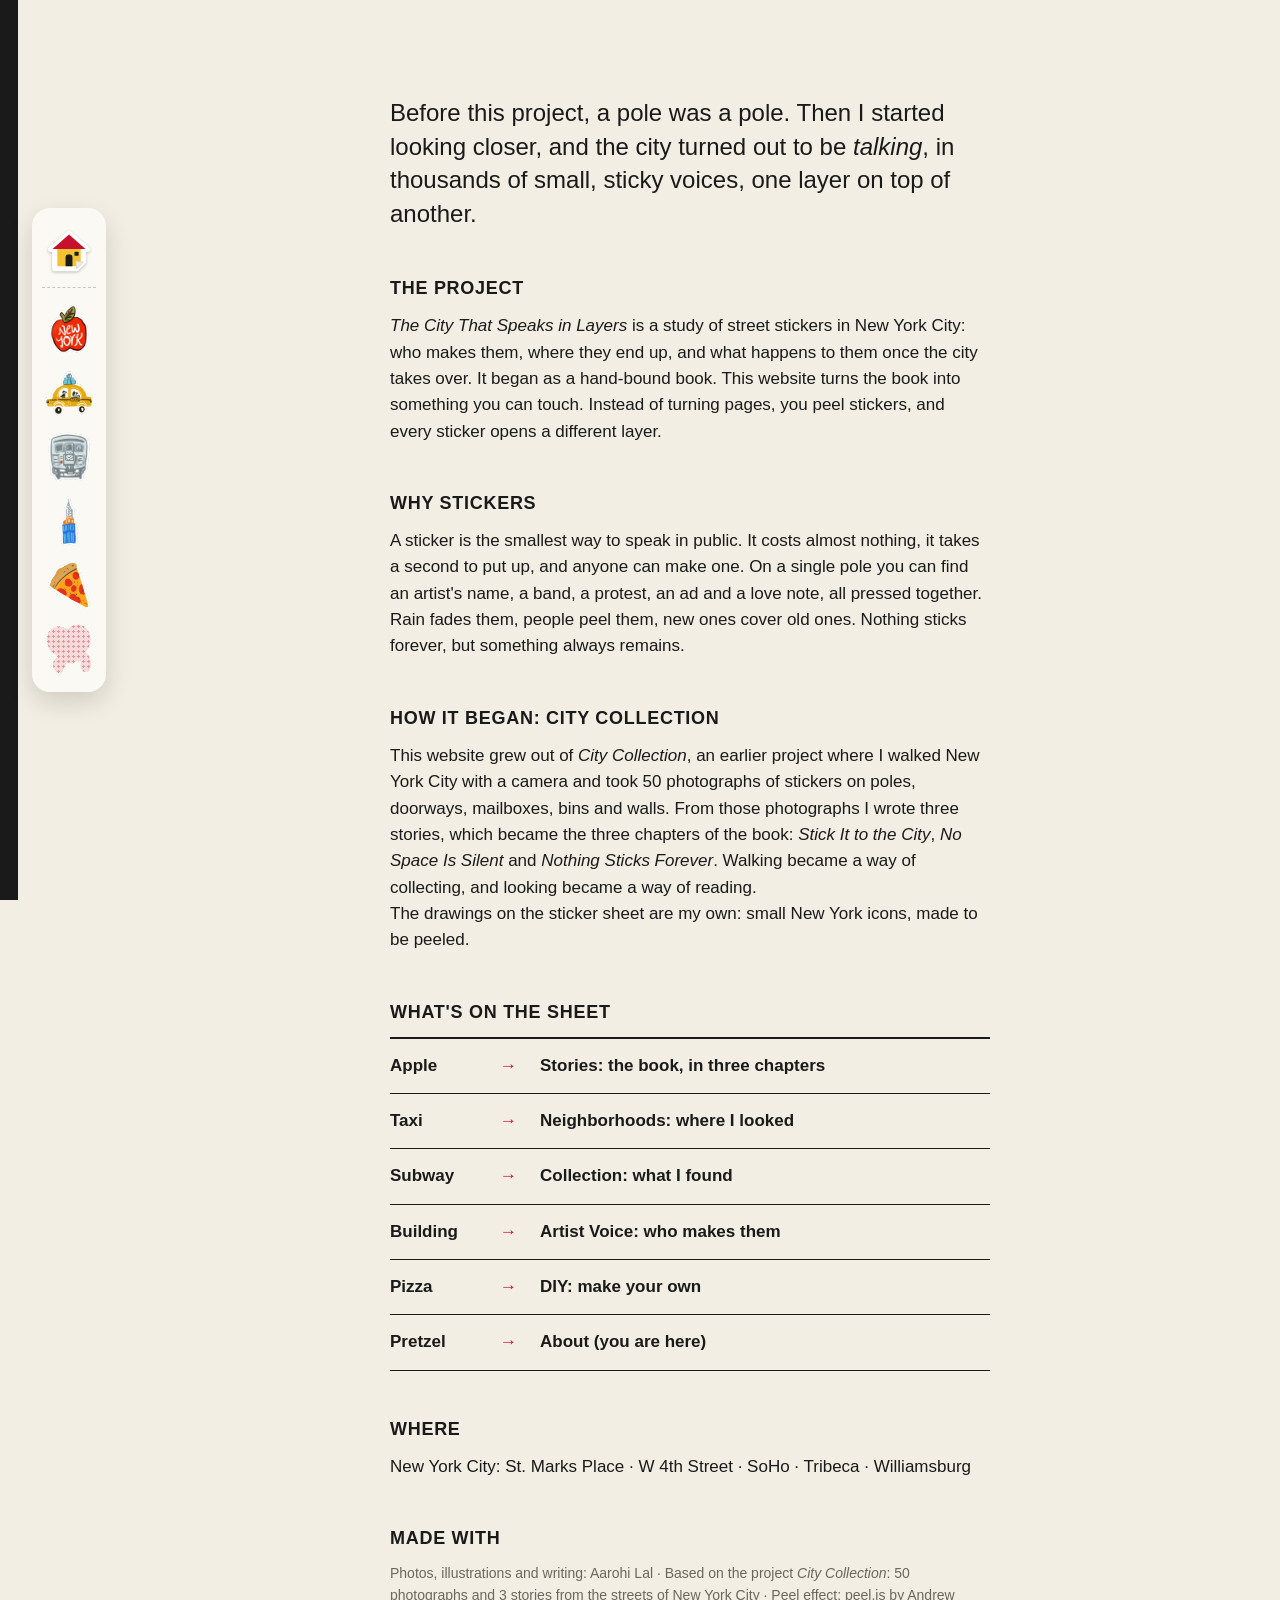
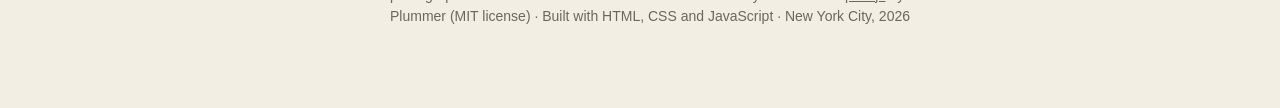
==== commit 467ccd2e: "Update credits section with correct name" ====
--- a/about.html
+++ b/about.html
@@ -88,7 +88,7 @@
     <section class="page-section">
       <h2>MADE WITH</h2>
       <p class="credits">
-        Photos, drawings and writing: [YOUR NAME] · Based on the project
+        Photos, illustrations and writing: Aarohi Lal · Based on the project
         <em>City Collection</em>: 50 photographs and 3 stories from the streets of
         New York City · Peel effect:
         <a href="https://github.com/andrewplummer/peel-js">peel.js</a> by Andrew Plummer (MIT license) ·
